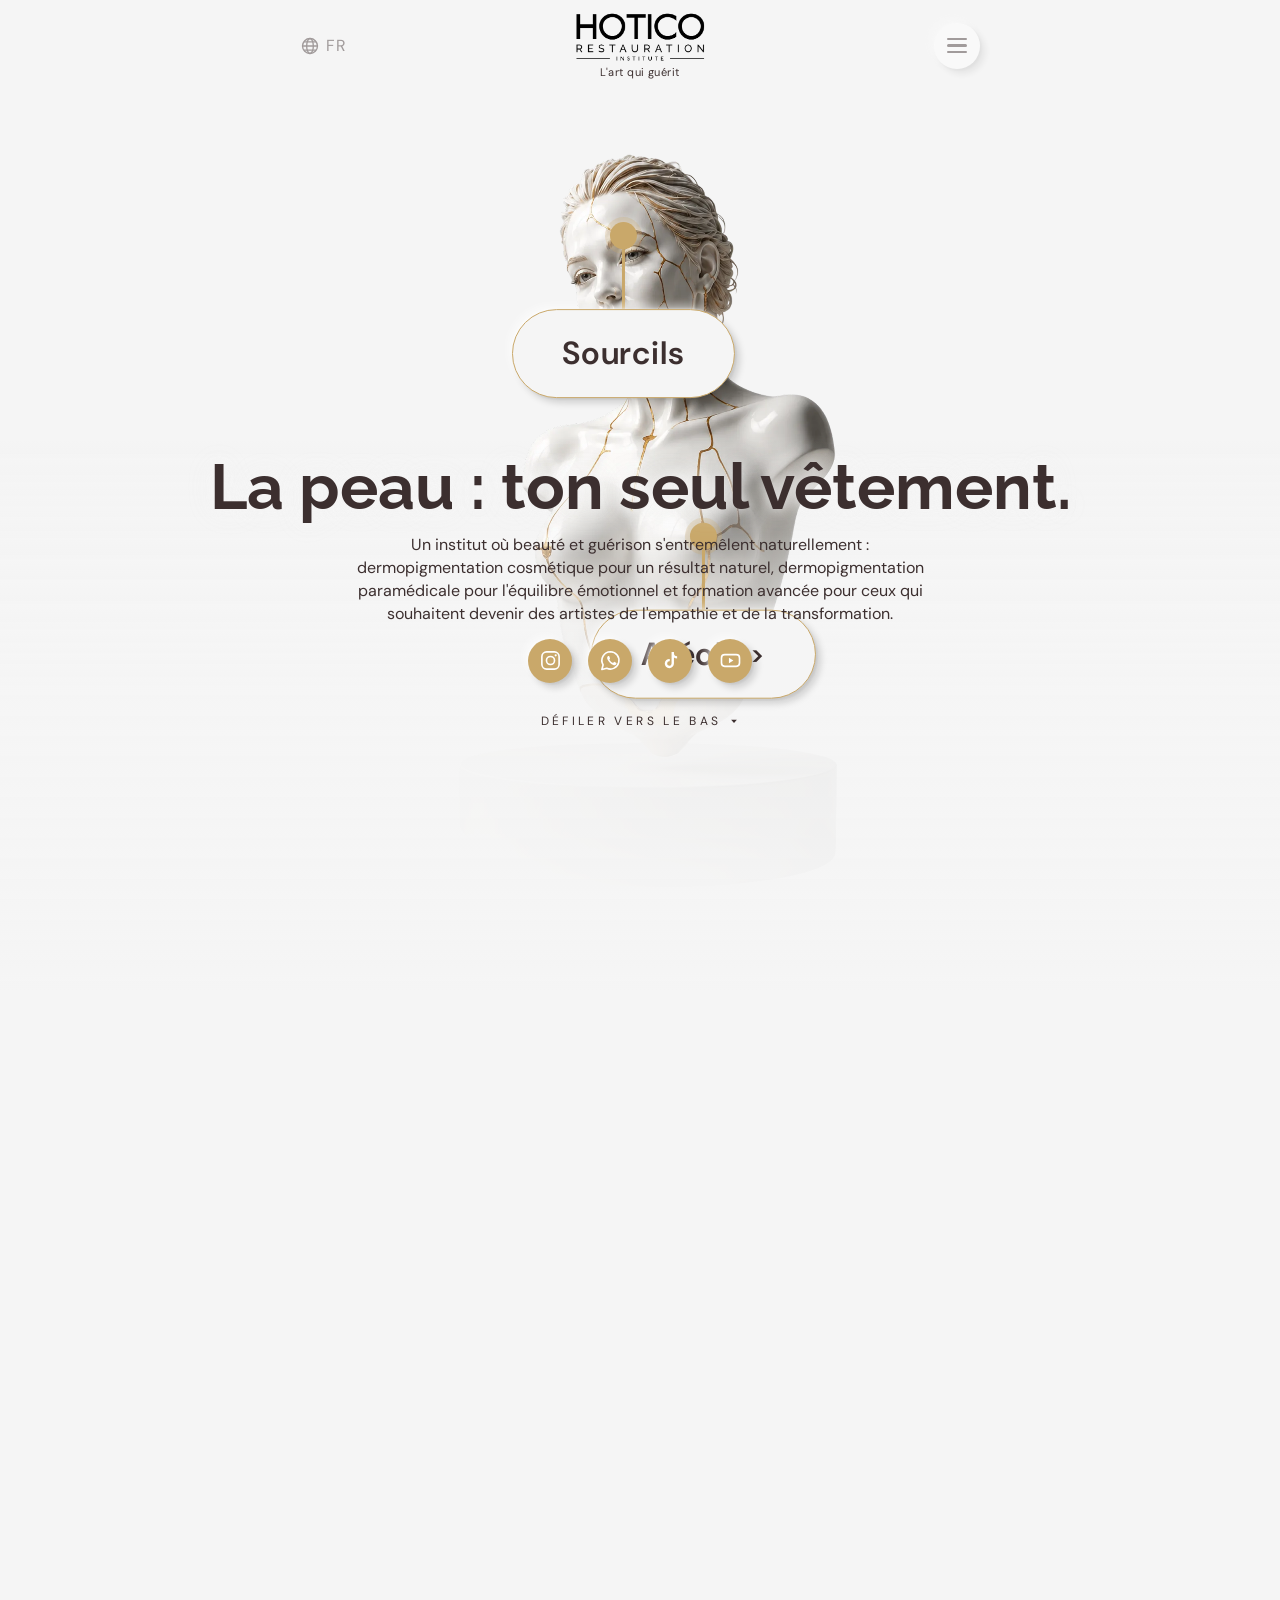
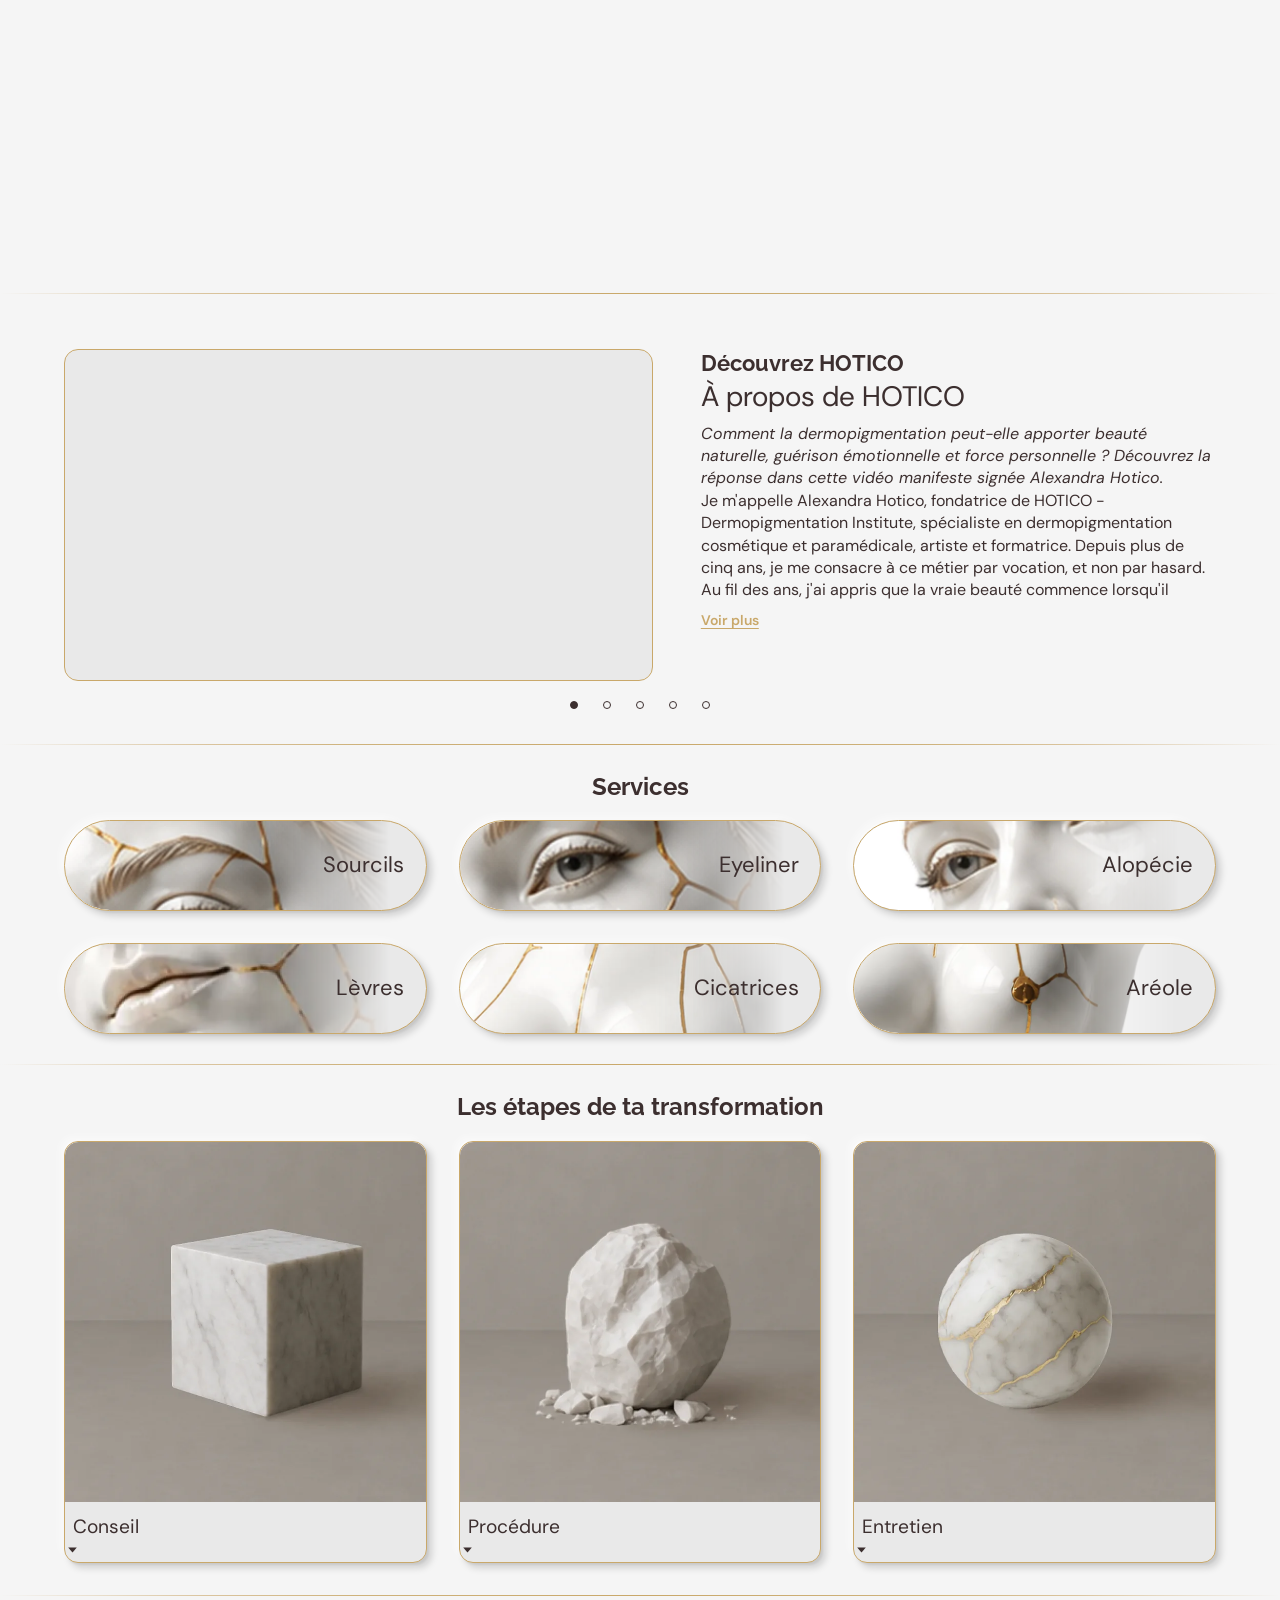
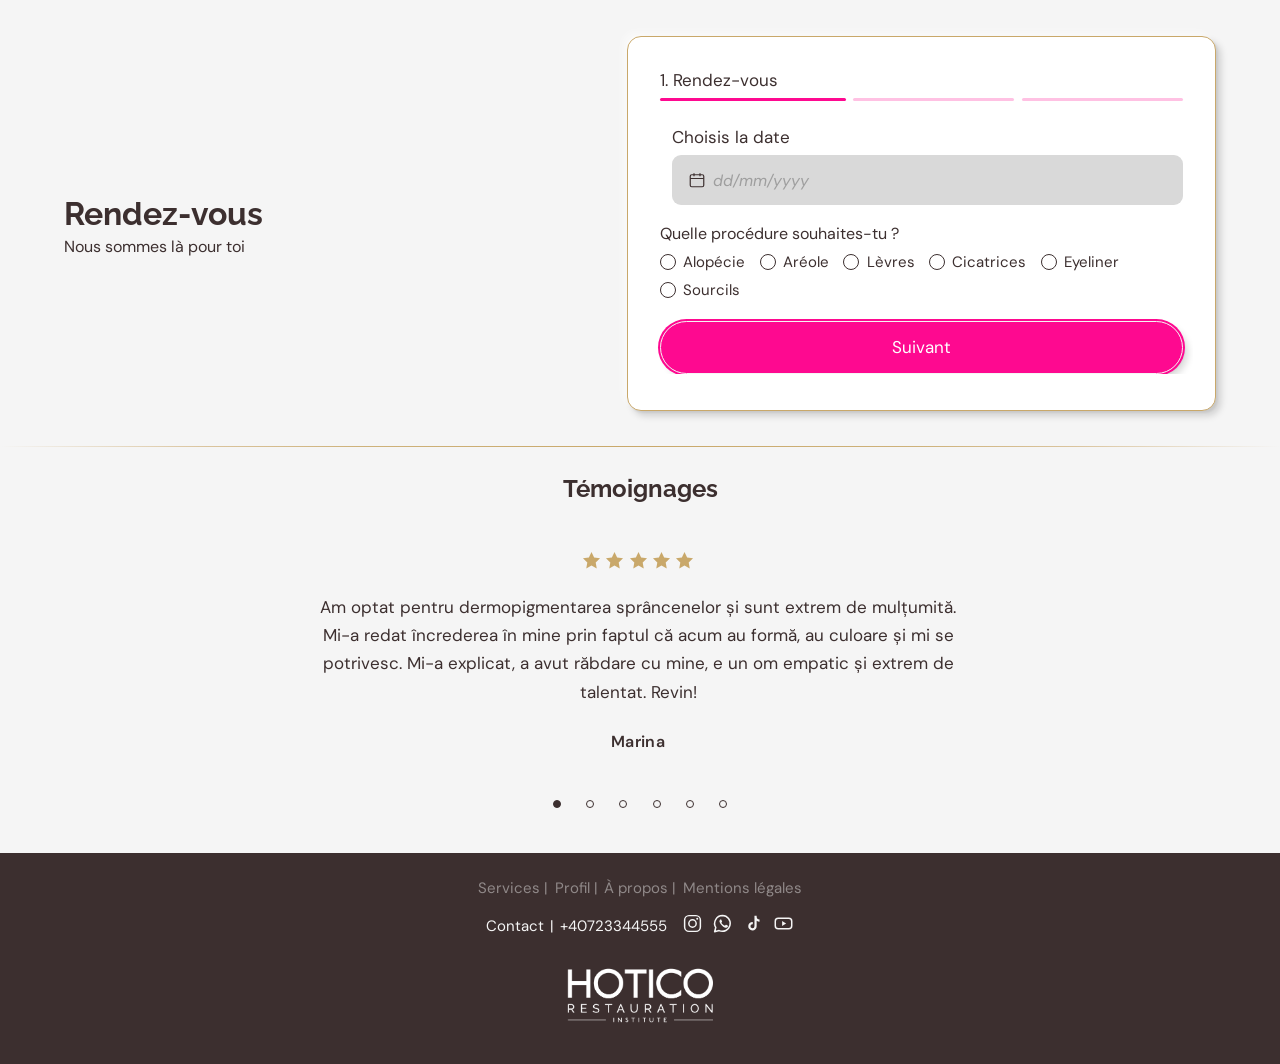
==== index.html @ 6eb9f05f "LAP F-2d: cream rejected — confirmation inherits ivory; in-curand skew repair Cream ground was off-c" ====
<!DOCTYPE html>
<html lang="fr">
<head>
  <meta charset="utf-8">
  <meta name="viewport" content="width=device-width, initial-scale=1">
  <meta name="robots" content="noindex,nofollow">
  <title>HOTICO — prototype</title>
  <!-- K-1: gate class set before paint so the static/no-JS baseline never
       flashes into the scrub-enhanced layout. -->
  <script>(function(){try{if(!window.matchMedia('(prefers-reduced-motion: reduce)').matches){document.documentElement.classList.add('js-kh');}}catch(e){}}());</script>
  <link rel="preload" as="image" href="assets/img/statue-kintsugi-v3.webp" type="image/webp">
  <link rel="preconnect" href="https://fonts.googleapis.com">
  <link rel="preconnect" href="https://fonts.gstatic.com" crossorigin>
  <link href="https://fonts.googleapis.com/css2?family=Raleway:wght@300;500;600;700&family=DM+Sans:wght@400;500;600&display=swap" rel="stylesheet">
  <link rel="stylesheet" href="css/tokens.css?v=10">
  <link rel="stylesheet" href="css/main.css?v=46">
</head>
<body>

  <!-- a. HEADER -->
  <header class="hdr">
    <button class="hdr__lang is-deferred" type="button" aria-disabled="true" title="Langue : Français">
      <svg viewBox="0 0 24 24" aria-hidden="true" focusable="false">
        <circle cx="12" cy="12" r="9"/>
        <ellipse cx="12" cy="12" rx="4" ry="9"/>
        <path d="M3 12h18M4.5 7h15M4.5 17h15"/>
      </svg>
      <span>FR</span>
    </button>

    <a class="hdr__home" href="/" aria-label="HOTICO — page d'accueil">
      <img class="hdr__logo" src="assets/brand/logo-black.png"
           alt="HOTICO Restauration Institute">
      <p class="hdr__tagline">L'art qui guérit</p>
    </a>

    <button class="hdr__burger is-deferred" type="button" aria-disabled="true" aria-label="Menu">
      <span></span><span></span><span></span>
    </button>
  </header>

  <main>

    <!-- b. HERO — K-1: KINTSUGI SCROLL. Replaces the D-2 split hero on
         ALL tiers by Commander's order (NN1 exception, see LEDGER).
         Two markups coexist: .kh__static is the no-JS / reduced-motion
         baseline (always valid, always in the DOM — H1, intro, socials
         and the Aréole link work with scripts disabled). .kh__scrub is
         the pinned scroll experience; CSS shows it only under html.js-kh
         (set by the gate script in <head> before paint), never both. -->
    <section class="kh" data-kh>

      <div class="kh__static" data-kh-static>
        <div class="kh__static-frame">
          <picture>
            <source srcset="assets/img/statue-kintsugi-v3.webp" type="image/webp">
            <img class="kh__static-img" src="assets/img/statue-kintsugi-v3.webp"
                 width="1365" height="2048" decoding="async"
                 alt="Statue restaurée à la manière du kintsugi, veines d'or sur la peau.">
          </picture>
          <div class="kh__static-veil" aria-hidden="true"></div>
          <div class="kh__static-copy">
            <h1 class="kh__h1">La peau : ton seul vêtement.</h1>
            <p class="kh__intro">Un institut où beauté et guérison
              s'entremêlent naturellement : dermopigmentation cosmétique pour
              un résultat naturel, dermopigmentation paramédicale pour
              l'équilibre émotionnel et formation avancée pour ceux qui
              souhaitent devenir des artistes de l'empathie et de la
              transformation.</p>
            <ul class="socials kh__socials">
              <li><a class="social" href="https://www.instagram.com/hotico.ink/"
                     target="_blank" rel="noopener" aria-label="Instagram">
                <svg viewBox="0 0 24 24" aria-hidden="true" focusable="false">
                  <rect x="3" y="3" width="18" height="18" rx="5"/>
                  <circle cx="12" cy="12" r="4.2"/>
                  <circle cx="17.4" cy="6.6" r="1.15" class="fill"/>
                </svg>
              </a></li>
              <li><a class="social" href="https://wa.me/41796472106"
                     target="_blank" rel="noopener" aria-label="WhatsApp">
                <svg viewBox="0 0 24 24" aria-hidden="true" focusable="false">
                  <path d="M12 2.9a9 9 0 0 0-7.7 13.6L3 21.4l5.1-1.3A9 9 0 1 0 12 2.9Z"/>
                  <path class="fill" d="M9.1 7.9c.2-.5.4-.5.6-.5h.5c.2 0 .4 0 .6.5l.7 1.7c.1.3 0 .5-.1.6l-.4.5c-.1.2-.3.3-.1.6.2.4.8 1.3 1.6 1.9.9.8 1.6 1 1.9 1.2.3.1.5 0 .6-.1l.6-.7c.2-.2.4-.2.6-.1l1.6.8c.2.1.4.2.4.4v.5c0 .3-.2.9-.5 1.1-.3.3-.9.6-1.5.6-.9 0-2.5-.5-4.3-2.1-1.9-1.7-2.9-3.5-3.2-4.4-.3-.9-.1-1.8.2-2.2Z"/>
                </svg>
              </a></li>
              <li><a class="social" href="https://www.tiktok.com/@hotico.ink"
                     target="_blank" rel="noopener" aria-label="TikTok">
                <svg viewBox="0 0 24 24" aria-hidden="true" focusable="false">
                  <path class="fill" d="M15.6 3h-2.5v12.2a2.3 2.3 0 1 1-1.9-2.3v-2.5a4.8 4.8 0 1 0 4.4 4.8V8.9a5.7 5.7 0 0 0 3.3 1.1V7.5a3.4 3.4 0 0 1-3.3-3.4V3Z"/>
                </svg>
              </a></li>
              <li><a class="social" href="https://www.youtube.com/@hotico_ink"
                     target="_blank" rel="noopener" aria-label="YouTube">
                <svg viewBox="0 0 24 24" aria-hidden="true" focusable="false">
                  <rect x="2.6" y="5.9" width="18.8" height="12.2" rx="3.4"/>
                  <path class="fill" d="M10.4 9.2 15 12l-4.6 2.8V9.2Z"/>
                </svg>
              </a></li>
            </ul>
          </div>
        </div>

        <ul class="kh__static-stops">
          <li class="kh__static-stop" style="--fx:47%;--fy:15.9%;--s:1.2">
            <div class="kh__crop" aria-hidden="true"><picture><source srcset="assets/img/statue-kintsugi-v3.webp" type="image/webp"><img src="assets/img/statue-kintsugi-v3.webp" width="1365" height="2048" decoding="async" alt=""></picture></div>
            <span class="kh__caption">
              <span class="kh__caption-dot" aria-hidden="true"></span>
              <span class="kh__caption-line" aria-hidden="true"></span>
              <span class="kh__caption-label">Sourcils</span>
            </span>
          </li>
          <li class="kh__static-stop" style="--fx:50.1%;--fy:18%;--s:1.35">
            <div class="kh__crop" aria-hidden="true"><picture><source srcset="assets/img/statue-kintsugi-v3.webp" type="image/webp"><img src="assets/img/statue-kintsugi-v3.webp" width="1365" height="2048" decoding="async" alt=""></picture></div>
            <span class="kh__caption">
              <span class="kh__caption-dot" aria-hidden="true"></span>
              <span class="kh__caption-line" aria-hidden="true"></span>
              <span class="kh__caption-label">Eyeliner</span>
            </span>
          </li>
          <li class="kh__static-stop" style="--fx:40.1%;--fy:19.2%;--s:1.1">
            <div class="kh__crop" aria-hidden="true"><picture><source srcset="assets/img/statue-kintsugi-v3.webp" type="image/webp"><img src="assets/img/statue-kintsugi-v3.webp" width="1365" height="2048" decoding="async" alt=""></picture></div>
            <span class="kh__caption">
              <span class="kh__caption-dot" aria-hidden="true"></span>
              <span class="kh__caption-line" aria-hidden="true"></span>
              <span class="kh__caption-label">Alopécie</span>
            </span>
          </li>
          <li class="kh__static-stop" style="--fx:46.7%;--fy:25.25%;--s:1.4">
            <div class="kh__crop" aria-hidden="true"><picture><source srcset="assets/img/statue-kintsugi-v3.webp" type="image/webp"><img src="assets/img/statue-kintsugi-v3.webp" width="1365" height="2048" decoding="async" alt=""></picture></div>
            <span class="kh__caption">
              <span class="kh__caption-dot" aria-hidden="true"></span>
              <span class="kh__caption-line" aria-hidden="true"></span>
              <span class="kh__caption-label">Lèvres</span>
            </span>
          </li>
          <li class="kh__static-stop" style="--fx:42.9%;--fy:42.2%;--s:1.1">
            <div class="kh__crop" aria-hidden="true"><picture><source srcset="assets/img/statue-kintsugi-v3.webp" type="image/webp"><img src="assets/img/statue-kintsugi-v3.webp" width="1365" height="2048" decoding="async" alt=""></picture></div>
            <span class="kh__caption">
              <span class="kh__caption-dot" aria-hidden="true"></span>
              <span class="kh__caption-line" aria-hidden="true"></span>
              <span class="kh__caption-label">Cicatrices</span>
            </span>
          </li>
          <li class="kh__static-stop kh__static-stop--areola" style="--fx:61.5%;--fy:52.2%;--s:1.1">
            <div class="kh__crop" aria-hidden="true"><picture><source srcset="assets/img/statue-kintsugi-v3.webp" type="image/webp"><img src="assets/img/statue-kintsugi-v3.webp" width="1365" height="2048" decoding="async" alt=""></picture></div>
            <span class="kh__caption">
              <span class="kh__caption-dot" aria-hidden="true"></span>
              <span class="kh__caption-line" aria-hidden="true"></span>
              <a class="kh__caption-label" href="servicii/areola.html">Aréole <span class="kh__chevron" aria-hidden="true">&gt;</span></a>
            </span>
          </li>
        </ul>
      </div>

      <div class="kh__scrub" data-kh-scrub>
        <div class="kh__scrubwrap" data-kh-wrap>
          <div class="kh__pin" data-kh-pin>
            <div class="kh__stage" data-kh-stage>
              <picture>
                <source srcset="assets/img/statue-kintsugi-v3.webp" type="image/webp">
                <img class="kh__film" data-kh-film src="assets/img/statue-kintsugi-v3.webp"
                     width="1365" height="2048" decoding="async" alt="">
              </picture>

              <div class="kh__establish" data-kh-establish>
                <div class="kh__veil" aria-hidden="true"></div>
                <div class="kh__establish-copy">
                  <h1 class="kh__h1">La peau : ton seul vêtement.</h1>
                  <p class="kh__intro">Un institut où beauté et guérison
                    s'entremêlent naturellement : dermopigmentation cosmétique pour
                    un résultat naturel, dermopigmentation paramédicale pour
                    l'équilibre émotionnel et formation avancée pour ceux qui
                    souhaitent devenir des artistes de l'empathie et de la
                    transformation.</p>
                  <ul class="socials kh__socials">
                    <li><a class="social" href="https://www.instagram.com/hotico.ink/"
                           target="_blank" rel="noopener" aria-label="Instagram">
                      <svg viewBox="0 0 24 24" aria-hidden="true" focusable="false">
                        <rect x="3" y="3" width="18" height="18" rx="5"/>
                        <circle cx="12" cy="12" r="4.2"/>
                        <circle cx="17.4" cy="6.6" r="1.15" class="fill"/>
                      </svg>
                    </a></li>
                    <li><a class="social" href="https://wa.me/41796472106"
                           target="_blank" rel="noopener" aria-label="WhatsApp">
                      <svg viewBox="0 0 24 24" aria-hidden="true" focusable="false">
                        <path d="M12 2.9a9 9 0 0 0-7.7 13.6L3 21.4l5.1-1.3A9 9 0 1 0 12 2.9Z"/>
                        <path class="fill" d="M9.1 7.9c.2-.5.4-.5.6-.5h.5c.2 0 .4 0 .6.5l.7 1.7c.1.3 0 .5-.1.6l-.4.5c-.1.2-.3.3-.1.6.2.4.8 1.3 1.6 1.9.9.8 1.6 1 1.9 1.2.3.1.5 0 .6-.1l.6-.7c.2-.2.4-.2.6-.1l1.6.8c.2.1.4.2.4.4v.5c0 .3-.2.9-.5 1.1-.3.3-.9.6-1.5.6-.9 0-2.5-.5-4.3-2.1-1.9-1.7-2.9-3.5-3.2-4.4-.3-.9-.1-1.8.2-2.2Z"/>
                      </svg>
                    </a></li>
                    <li><a class="social" href="https://www.tiktok.com/@hotico.ink"
                           target="_blank" rel="noopener" aria-label="TikTok">
                      <svg viewBox="0 0 24 24" aria-hidden="true" focusable="false">
                        <path class="fill" d="M15.6 3h-2.5v12.2a2.3 2.3 0 1 1-1.9-2.3v-2.5a4.8 4.8 0 1 0 4.4 4.8V8.9a5.7 5.7 0 0 0 3.3 1.1V7.5a3.4 3.4 0 0 1-3.3-3.4V3Z"/>
                      </svg>
                    </a></li>
                    <li><a class="social" href="https://www.youtube.com/@hotico_ink"
                           target="_blank" rel="noopener" aria-label="YouTube">
                      <svg viewBox="0 0 24 24" aria-hidden="true" focusable="false">
                        <rect x="2.6" y="5.9" width="18.8" height="12.2" rx="3.4"/>
                        <path class="fill" d="M10.4 9.2 15 12l-4.6 2.8V9.2Z"/>
                      </svg>
                    </a></li>
                  </ul>
                  <p class="kh__hint" aria-hidden="true"><span class="kh__hint-label">Défiler vers le bas</span><svg class="kh__hint-arrow" viewBox="0 0 16 16" aria-hidden="true" focusable="false"><path d="M3.4 5.8h9.2L8 11.2 3.4 5.8Z"/></svg></p>
                </div>
              </div>

              <ul class="kh__stops" data-kh-stops>
                <li class="kh__stop" data-kh-stop data-fx="0.4700" data-fy="0.1590" data-s="1.2" aria-hidden="true">
                  <span class="kh__caption">
                    <span class="kh__caption-dot" aria-hidden="true"></span>
                    <span class="kh__caption-line" aria-hidden="true"></span>
                    <span class="kh__caption-label">Sourcils</span>
                  </span>
                </li>
                <li class="kh__stop" data-kh-stop data-fx="0.5010" data-fy="0.1800" data-s="1.35" aria-hidden="true">
                  <span class="kh__caption">
                    <span class="kh__caption-dot" aria-hidden="true"></span>
                    <span class="kh__caption-line" aria-hidden="true"></span>
                    <span class="kh__caption-label">Eyeliner</span>
                  </span>
                </li>
                <li class="kh__stop" data-kh-stop data-fx="0.4010" data-fy="0.1920" data-s="1.1" aria-hidden="true">
                  <span class="kh__caption">
                    <span class="kh__caption-dot" aria-hidden="true"></span>
                    <span class="kh__caption-line" aria-hidden="true"></span>
                    <span class="kh__caption-label">Alopécie</span>
                  </span>
                </li>
                <li class="kh__stop" data-kh-stop data-fx="0.4670" data-fy="0.2525" data-s="1.4" aria-hidden="true">
                  <span class="kh__caption">
                    <span class="kh__caption-dot" aria-hidden="true"></span>
                    <span class="kh__caption-line" aria-hidden="true"></span>
                    <span class="kh__caption-label">Lèvres</span>
                  </span>
                </li>
                <li class="kh__stop" data-kh-stop data-fx="0.4290" data-fy="0.4220" data-s="1.1" aria-hidden="true">
                  <span class="kh__caption">
                    <span class="kh__caption-dot" aria-hidden="true"></span>
                    <span class="kh__caption-line" aria-hidden="true"></span>
                    <span class="kh__caption-label">Cicatrices</span>
                  </span>
                </li>
                <li class="kh__stop kh__stop--areola" data-kh-stop data-fx="0.6150" data-fy="0.5220" data-s="1.1" aria-hidden="true">
                  <span class="kh__caption">
                    <span class="kh__caption-dot" aria-hidden="true"></span>
                    <span class="kh__caption-line" aria-hidden="true"></span>
                    <a class="kh__caption-label" href="servicii/areola.html" tabindex="-1">Aréole <span class="kh__chevron" aria-hidden="true">&gt;</span></a>
                  </span>
                </li>
              </ul>
            </div>
          </div>
        </div>

        <nav class="kh__rail" data-kh-rail aria-label="Étapes du parcours">
          <button class="kh__railbtn" type="button" data-kh-go="0" aria-label="Sourcils"></button>
          <button class="kh__railbtn" type="button" data-kh-go="1" aria-label="Eyeliner"></button>
          <button class="kh__railbtn" type="button" data-kh-go="2" aria-label="Alopécie"></button>
          <button class="kh__railbtn" type="button" data-kh-go="3" aria-label="Lèvres"></button>
          <button class="kh__railbtn" type="button" data-kh-go="4" aria-label="Cicatrices"></button>
          <button class="kh__railbtn" type="button" data-kh-go="5" aria-label="Aréole"></button>
        </nav>
      </div>

    </section>

    <hr class="rule">

    <!-- d. VIDEO BLOCK — 5-slide carousel, real Vimeo embeds -->
    <section class="video wrap">
      <div class="carousel" data-carousel="video">
        <div class="carousel__viewport">
          <ul class="carousel__track" data-track>
          <li class="carousel__slide">
            <div class="video__frame">
              <div class="video__embed">
                <iframe src="https://player.vimeo.com/video/1134716314?h=7dd73b5046&color=C9A86A" title="HOTICO — vidéo 1"
                        allow="autoplay; fullscreen; picture-in-picture"
                        referrerpolicy="strict-origin-when-cross-origin"
                        allowfullscreen loading="lazy"></iframe>
              </div>
            </div>
            <div class="video__text">
              <h2 class="video__band">Découvrez HOTICO</h2>
              <h3 class="video__title">À propos de HOTICO</h3>
              <p class="video__copy video__copy--teaser">Comment la dermopigmentation peut-elle apporter beauté naturelle, guérison émotionnelle et force personnelle ? Découvrez la réponse dans cette vidéo manifeste signée Alexandra Hotico.</p>
              <div class="video__long" data-long>
              <p class="video__copy">Je m'appelle Alexandra Hotico, fondatrice de HOTICO - Dermopigmentation Institute, spécialiste en dermopigmentation cosmétique et paramédicale, artiste et formatrice. Depuis plus de cinq ans, je me consacre à ce métier par vocation, et non par hasard. Au fil des ans, j'ai appris que la vraie beauté commence lorsqu'il existe un espace sûr, où le visage est vu et la peau écoutée.</p>
              <p class="video__copy">Pour moi, la peau n'est pas seulement une enveloppe, mais un espace vivant de mémoire et d'identité. Chaque procédure, qu'il s'agisse des sourcils, des lèvres, de la reconstruction de l'aréole après une mastectomie ou du camouflage des cicatrices, est une rencontre sincère avec vous-même. C'est un pas vers la revendication de votre image dans le miroir et de votre place dans votre propre histoire.</p>
              <p class="video__copy">Je crois en une esthétique empathique, qui n'embellit pas seulement le visage, mais toute la relation avec soi-même. Je crois que la dermopigmentation peut être un acte de guérison, car elle ne corrige pas les imperfections, mais redonne confiance, sécurité et pouvoir personnel. Et je crois en un monde où les femmes sont soutenues, non jugées, et où la beauté authentique est reconnue sous toutes ses formes.</p>
              <p class="video__copy">J'ai acquis mon expertise grâce à des centaines d'heures de pratique, des cours internationaux et des collaborations avec des oncologues, des dermatologues et des psychologues spécialisés dans les traumatismes. J'ai eu le privilège de travailler avec des femmes qui ont subi une mastectomie, des interventions chirurgicales, des accidents ou des changements d'identité majeurs, et j'ai vu comment une procédure bien faite peut leur redonner le sourire et la confiance en elles.</p>
              <p class="video__copy">Mon style de travail est toujours personnalisé. J'écoute, je comprends, je m'adapte. Je respecte le rythme de chaque cliente et j'utilise des techniques avancées, des protocoles médicaux et une sensibilité artistique qui donnent des résultats naturels et harmonieux. Ma mission est de normaliser la reconstruction de l'aréole, le camouflage des cicatrices et la dermopigmentation comme acte de guérison.</p>
              <p class="video__copy">Chaque jour, je me rappelle que ce que je fais n'est pas seulement esthétique. Il s'agit de créer un sanctuaire d'intimité et de reconnexion. Un endroit où chaque femme peut dire avec conviction : « Ici, je retrouve ma beauté. Ici, je rentre chez moi.</p>
              </div>
              <button class="video__more" type="button" data-more aria-expanded="false">Voir plus</button>
            </div>
          </li>
          <li class="carousel__slide">
            <div class="video__frame">
              <div class="video__embed">
                <iframe data-src="https://player.vimeo.com/video/1134716271?h=9def773e63&color=C9A86A" title="HOTICO — vidéo 2"
                        allow="autoplay; fullscreen; picture-in-picture"
                        referrerpolicy="strict-origin-when-cross-origin"
                        allowfullscreen loading="lazy"></iframe>
              </div>
            </div>
            <div class="video__text">
              <p class="video__band" aria-hidden="true">Découvrez HOTICO</p>
              <h3 class="video__title">Comment fonctionne HOTICO</h3>
              <p class="video__copy video__copy--teaser">Découvrez comment chaque procédure commence par vous, votre histoire et un processus personnalisé, sûr et empathique.</p>
              <div class="video__long" data-long>
              <p class="video__copy">Quand je travaille, tout commence par vous et votre histoire. Avant toute intervention, nous avons un entretien au cours duquel je prends le temps de vous écouter, de comprendre ce que vous souhaitez et, surtout, ce dont vous avez besoin. Il n'y a pas deux interventions identiques, car il n'y a pas deux personnes identiques. Chaque résultat est personnalisé en fonction de vos traits, de votre teint, de vos antécédents médicaux et du rythme auquel vous vous sentez prête à opérer ce changement.</p>
              <p class="video__copy">J'utilise uniquement des pigments de la plus haute qualité, spécialement formulés pour la dermopigmentation cosmétique et paramédicale, sûrs sur le plan médical et testés pour leur stabilité dans le temps. Je choisis les nuances avec précision, afin qu'elles s'intègrent naturellement et harmonieusement à la peau.</p>
              <p class="video__copy">Le matériel avec lequel je travaille est à la pointe de la technologie, car je souhaite que vous obteniez non seulement un beau résultat, mais aussi un processus sûr, confortable et sans risque. Tous les instruments sont stériles, à usage unique et respectent les protocoles d'hygiène les plus stricts, conformément aux normes internationales.</p>
              <p class="video__copy">Mon éthique de travail est simple : rien n'est précipité, rien n'est forcé. Je préfère en faire moins, mais parfaitement, plutôt que de tout faire d'un seul coup. J'aime travailler par petites étapes, afin de m'assurer que chaque étape est exactement comme vous le souhaitez et que votre peau a le temps de guérir correctement.</p>
              <p class="video__copy">Pour moi, les normes élevées ne sont pas facultatives, elles sont la seule option. Je traite chaque cliente avec l'attention et le respect que j'accorderais à une personne qui m'est très chère. Et peut-être le plus important : lorsque vous vous allongez sur mon lit, vous savez que vous êtes entre de bonnes mains et que chaque détail, du choix du pigment à la dernière ligne tracée, est réalisé avec soin, précision et cœur.</p>
              </div>
              <button class="video__more" type="button" data-more aria-expanded="false">Voir plus</button>
            </div>
          </li>
          <li class="carousel__slide">
            <div class="video__frame">
              <div class="video__embed">
                <iframe data-src="https://player.vimeo.com/video/1134716322?h=39c3d035fb&color=C9A86A" title="HOTICO — vidéo 3"
                        allow="autoplay; fullscreen; picture-in-picture"
                        referrerpolicy="strict-origin-when-cross-origin"
                        allowfullscreen loading="lazy"></iframe>
              </div>
            </div>
            <div class="video__text">
              <p class="video__band" aria-hidden="true">Découvrez HOTICO</p>
              <h3 class="video__title">Apprenez avec HOTICO</h3>
              <p class="video__copy video__copy--teaser">Découvrez pourquoi la dermopigmentation paramédicale est l'avenir de votre métier et comment une formation dédiée peut changer votre parcours professionnel.</p>
              <div class="video__long" data-long>
              <p class="video__copy">Je suis formatrice en dermopigmentation paramédicale parce que c'est ce domaine qui m'a choisie, et non l'inverse. J'en suis arrivée là grâce à ma propre expérience, qui m'a permis de constater à quel point une procédure réalisée avec soin, précision et respect peut être importante. Des années de travail auprès de femmes ayant subi une mastectomie, des opérations ou des accidents m'ont appris qu'en tant que spécialistes, nous pouvons faire bien plus qu'obtenir un beau résultat esthétique : nous pouvons changer la façon dont une personne se perçoit.</p>
              <p class="video__copy">Pourquoi suis-je le formateur qu'il vous faut si vous souhaitez apprendre ? Parce que je possède une combinaison rare de compétences : une technique perfectionnée au fil des années, une compréhension approfondie du contexte médical et une approche humaine qui ne s'apprend pas dans les manuels. Je peux vous montrer non seulement comment travailler de manière impeccable, mais aussi comment devenir le spécialiste que les clients recherchent instinctivement pour les procédures les plus délicates.</p>
              <p class="video__copy">Si vous souhaitez élargir votre gamme de services, la dermopigmentation paramédicale vous ouvre des portes que l'esthétique seule ne peut ouvrir. Elle vous apporte un statut professionnel plus élevé, vous met en relation avec des médecins, des cliniques et des ONG, et vous offre la satisfaction de travailler dans un secteur où la demande est forte, la concurrence faible, mais où la spécialisation compte énormément.</p>
              <p class="video__copy">Et si vous souhaitez passer d'autres domaines de la beauté à la dermopigmentation paramédicale, vous découvrirez une nouvelle dimension de votre métier, dans laquelle vous travaillez avec un sens, où chaque procédure devient une histoire de reconstruction et un pas vers la guérison pour quelqu'un.</p>
              <p class="video__copy">En tant que formatrice, je vous offre tout ce que j'ai accumulé : des procédures testées et perfectionnées, des protocoles sûrs, des techniques adaptées à chaque type de peau, mais aussi la bonne façon de communiquer avec des clientes qui se trouvent dans une période vulnérable. Car au-delà du résultat, ce qui reste, c'est leur confiance en vous. Et c'est la chose la plus précieuse que vous puissiez gagner dans ce métier.</p>
              </div>
              <button class="video__more" type="button" data-more aria-expanded="false">Voir plus</button>
            </div>
          </li>
          <li class="carousel__slide">
            <div class="video__frame">
              <div class="video__embed">
                <iframe data-src="https://player.vimeo.com/video/1134716302?h=e86de2235d&color=C9A86A" title="HOTICO — vidéo 4"
                        allow="autoplay; fullscreen; picture-in-picture"
                        referrerpolicy="strict-origin-when-cross-origin"
                        allowfullscreen loading="lazy"></iframe>
              </div>
            </div>
            <div class="video__text">
              <p class="video__band" aria-hidden="true">Découvrez HOTICO</p>
              <h3 class="video__title">Qu'est-ce que la dermopigmentation paramédicale ?</h3>
              <p class="video__copy video__copy--teaser">Découvrez étape par étape où s'applique la dermopigmentation paramédicale et pourquoi elle a un impact émotionnel énorme.</p>
              <div class="video__long" data-long>
              <p class="video__copy">Je te réponds de tout cœur, car je sais que c'est un sujet peu connu, mais qui a une énorme charge émotionnelle. La dermopigmentation paramédicale est une procédure spécialisée qui utilise des pigments et des techniques avancées pour restaurer ou corriger l'apparence de la peau après un traumatisme, une intervention chirurgicale ou une affection médicale.</p>
              <p class="video__copy">Elle peut être utilisée pour reconstruire l'aréole après une mastectomie, camoufler des cicatrices, uniformiser la peau affectée par le vitiligo ou restaurer l'apparence des sourcils et des cils là où ils ont été perdus. Contrairement à la dermopigmentation cosmétique, qui met en valeur les traits naturels du visage, la dermopigmentation paramédicale a un objectif profondément fonctionnel et émotionnel : restaurer l'identité et aider au processus de guérison.</p>
              <p class="video__copy">Je sais que beaucoup de gens associent le mot « pigmentation » au tatouage classique, mais la différence est essentielle. Dans la dermopigmentation paramédicale, les pigments sont introduits dans la couche superficielle de la peau, et non en profondeur, et sont spécialement formulés pour s'intégrer naturellement au teint de la peau, sans couleurs vives ni bords visibles. La procédure n'est pas permanente : avec le temps, le pigment s'estompe progressivement, ce qui nous permet d'ajuster le résultat si votre peau ou vos besoins changent.</p>
              <p class="video__copy">Ce qui rend cette technique si particulière, c'est la combinaison entre la précision médicale et la sensibilité artistique. Chaque travail est adapté non seulement à votre peau, mais aussi à votre histoire. Je travaille avec des équipements de pointe, des pigments de qualité médicale et je respecte les protocoles d'hygiène et de sécurité les plus stricts, afin que chaque client soit traité avec un professionnalisme absolu.</p>
              <p class="video__copy">Le résultat final n'est pas seulement visible dans le miroir, il se ressent dans la façon dont vous vous voyez et vous vous sentez. La dermopigmentation paramédicale peut être le début d'un nouveau chapitre, dans lequel votre corps et votre histoire continuent, selon vos propres termes.</p>
              </div>
              <button class="video__more" type="button" data-more aria-expanded="false">Voir plus</button>
            </div>
          </li>
          <li class="carousel__slide">
            <div class="video__frame">
              <div class="video__embed">
                <iframe data-src="https://player.vimeo.com/video/1134716283?h=e908106d14&color=C9A86A" title="HOTICO — vidéo 5"
                        allow="autoplay; fullscreen; picture-in-picture"
                        referrerpolicy="strict-origin-when-cross-origin"
                        allowfullscreen loading="lazy"></iframe>
              </div>
            </div>
            <div class="video__text">
              <p class="video__band" aria-hidden="true">Découvrez HOTICO</p>
              <h3 class="video__title">Qu'est-ce que la dermopigmentation cosmétique ?</h3>
              <p class="video__copy video__copy--teaser">Découvrez comment la dermopigmentation cosmétique met en valeur votre beauté naturelle, de manière discrète et harmonieuse, sans effet tatouage.</p>
              <div class="video__long" data-long>
              <p class="video__copy">Je te réponds avec plaisir, car je sais qu'il y a beaucoup de curiosité, mais aussi de réticences à ce sujet. La dermopigmentation cosmétique est une procédure fine et délicate, par laquelle j'introduis des pigments spéciaux dans la couche superficielle de la peau afin de corriger, mettre en valeur ou harmoniser tes traits naturels. Vous l'entendrez également appeler maquillage semi-permanent ou micropigmentation, et elle est le plus souvent utilisée pour les sourcils, les lèvres et l'eyeliner.</p>
              <p class="video__copy">Et oui, je sais que parfois le mot « pigmentation » vous fait penser à un tatouage, mais la différence est grande. Dans la dermopigmentation, les pigments ne pénètrent pas profondément dans la peau, mais restent à la surface, ce qui leur permet de s'estomper progressivement avec le temps, sans laisser de traces inesthétiques. J'utilise des pigments spécialement formulés pour le visage, qui respectent le teint de la peau et offrent un aspect naturel, sans couleurs vives ni contours rigides comme dans le tatouage classique.</p>
              <p class="video__copy">Ce que j'aime dans cette technique, c'est qu'elle ne crée pas un maquillage chargé, mais met en valeur votre beauté naturelle. Elle peut redessiner la forme des sourcils, uniformiser et illuminer les lèvres, ou accentuer discrètement la ligne des cils, pour que vous vous réveilliez chaque jour avec un regard frais et harmonieux.</p>
              <p class="video__copy">Je travaille avec des appareils de dernière génération et des pigments de qualité médicale, sélectionnés en fonction de votre teint et de vos souhaits. La procédure est personnalisée, sûre et conçue pour vous faire sentir belle et confiante, sans avoir l'impression de porter un maquillage artificiel.</p>
              <p class="video__copy">Le résultat peut durer entre 1 et 3 ans, selon le type de peau et la zone traitée, après quoi nous pouvons faire une séance de rafraîchissement. C'est le choix idéal si vous souhaitez gagner du temps le matin, avoir toujours une apparence soignée et profiter d'une beauté naturelle, sans compromis et sans craindre d'être « tatouée à vie ».</p>
              </div>
              <button class="video__more" type="button" data-more aria-expanded="false">Voir plus</button>
            </div>
          </li>
          </ul>
        </div>
        <ul class="dots" data-dots>
          <li><button class="dot is-active" type="button" data-go="0" aria-label="Vidéo 1"></button></li>
          <li><button class="dot" type="button" data-go="1" aria-label="Vidéo 2"></button></li>
          <li><button class="dot" type="button" data-go="2" aria-label="Vidéo 3"></button></li>
          <li><button class="dot" type="button" data-go="3" aria-label="Vidéo 4"></button></li>
          <li><button class="dot" type="button" data-go="4" aria-label="Vidéo 5"></button></li>
        </ul>
      </div>
    </section>

    <hr class="rule">

    <!-- e. SERVICII — six pills, CLOSED state -->
    <section class="servicii wrap">
      <h2 class="h-section">Services</h2>

      <ul class="pills">
        <li class="pill-wrap">
          <div class="pill">
            <a class="pill__body" href="servicii/in-curand.html?s=Sourcils">
              <img class="pill__img" src="assets/img/pill-sourcils.webp?v=1" alt="">
              <span class="pill__label">Sourcils</span>
            </a>
          </div>
        </li>
        <li class="pill-wrap">
          <div class="pill">
            <a class="pill__body" href="servicii/in-curand.html?s=Eyeliner">
              <img class="pill__img" src="assets/img/pill-eyeliner.webp?v=1" alt="">
              <span class="pill__label">Eyeliner</span>
            </a>
          </div>
        </li>
        <li class="pill-wrap">
          <div class="pill">
            <a class="pill__body" href="servicii/in-curand.html?s=Alopécie">
              <img class="pill__img" src="assets/img/pill-alopecie.webp?v=1" alt="">
              <span class="pill__label">Alopécie</span>
            </a>
          </div>
        </li>
        <li class="pill-wrap">
          <div class="pill">
            <a class="pill__body" href="servicii/in-curand.html?s=Lèvres">
              <img class="pill__img" src="assets/img/pill-levres.webp?v=1" alt="">
              <span class="pill__label">Lèvres</span>
            </a>
          </div>
        </li>
        <li class="pill-wrap">
          <div class="pill">
            <a class="pill__body" href="servicii/in-curand.html?s=Cicatrices">
              <img class="pill__img" src="assets/img/pill-cicatrices.webp?v=1" alt="">
              <span class="pill__label">Cicatrices</span>
            </a>
          </div>
        </li>
        <li class="pill-wrap">
          <div class="pill">
            <a class="pill__body" href="servicii/areola.html">
              <img class="pill__img" src="assets/img/pill-areole.webp?v=2" alt="">
              <span class="pill__label">Aréole</span>
            </a>
          </div>
        </li>
      </ul>
    </section>

    <hr class="rule">

    <!-- f. PASII TRANSFORMARII -->
    <section class="pasii wrap">
      <h2 class="h-section">Les étapes de ta transformation</h2>

      <ul class="steps-cards" data-cards>
        <li class="scard" data-step="0">
          <button class="scard__btn" type="button" aria-expanded="false"
                  aria-controls="walk" aria-label="Ouvrir Conseil">
            <div class="scard__imgbox"><img src="assets/img/etapes-conseil.webp" alt=""></div>
            <span class="scard__label">Conseil</span>
            <span class="scard__arrow" aria-hidden="true"><svg viewBox="0 0 16 16"><path d="M3.4 5.8h9.2L8 11.2 3.4 5.8Z"/></svg></span>
          </button>
        </li>
        <li class="scard" data-step="1">
          <button class="scard__btn" type="button" aria-expanded="false"
                  aria-controls="walk" aria-label="Ouvrir Procédure">
            <div class="scard__imgbox"><img src="assets/img/etapes-procedure.webp" alt=""></div>
            <span class="scard__label">Procédure</span>
            <span class="scard__arrow" aria-hidden="true"><svg viewBox="0 0 16 16"><path d="M3.4 5.8h9.2L8 11.2 3.4 5.8Z"/></svg></span>
          </button>
        </li>
        <li class="scard" data-step="2">
          <button class="scard__btn" type="button" aria-expanded="false"
                  aria-controls="walk" aria-label="Ouvrir Entretien">
            <div class="scard__imgbox"><img src="assets/img/etapes-entretien.webp" alt=""></div>
            <span class="scard__label">Entretien</span>
            <span class="scard__arrow" aria-hidden="true"><svg viewBox="0 0 16 16"><path d="M3.4 5.8h9.2L8 11.2 3.4 5.8Z"/></svg></span>
          </button>
        </li>
      </ul>

      <div class="walk" id="walk" hidden>
        <div class="walk__head">
          <img class="walk__img" data-walk-img alt="">
          <span class="walk__label" data-walk-label></span>
        </div>
          <div class="walk__body" data-phase="0">
              <div class="walk__step">
                <p class="walk__p">1. Choisissez le service qui répond le mieux à vos besoins. Chaque catégorie de services est accompagnée d'explications claires afin que vous sachiez exactement en quoi consiste la procédure et à quoi vous attendre.</p>
              </div>
              <div class="walk__step">
                <p class="walk__p">2. Prends rendez-vous en fonction de ton agenda. Choisis le jour et l'heure qui te conviennent et envoie ta demande. Je te confirmerai ma disponibilité et nous déterminerons ensemble le temps nécessaire, en fonction de ton histoire et de tes besoins.</p>
              </div>
              <div class="walk__step">
                <p class="walk__p">3. C'est maintenant à mon tour de faire le premier pas vers vous. Après avoir reçu votre demande de rendez-vous, je vous contacterai pour un entretien personnalisé afin de connaître exactement vos souhaits et vous guider dans la préparation de la procédure.</p>
              </div>
          </div>
          <div class="walk__body" data-phase="1" hidden>
              <div class="walk__step">
                <p class="walk__p">1. Analyse et préparation personnalisée. Nous nous asseyons, discutons de vos attentes et de vos souhaits, j'analyse votre peau et la zone à traiter, en tenant compte de vos antécédents médicaux, de votre type de peau et de votre sous-ton. Ensuite, nous dessinons ensemble la forme idéale, nous l'analysons visuellement et nous l'ajustons jusqu'à ce que nous estimions toutes les deux qu'elle vous convient parfaitement. Nous choisissons la nuance appropriée, un pigment qui s'intègre naturellement, en harmonie avec votre peau.</p>
              </div>
              <div class="walk__step">
                <p class="walk__p">2. La forme et l'implantation du pigment. Une fois la forme déterminée, j'applique l'anesthésique topique, puis je commence à tracer les premières lignes ou points de repère, avec une intensité très faible. J'efface le contour temporaire et j'applique à nouveau un anesthésique topique, afin de préparer la peau pour l'étape de pigmentation proprement dite. Je travaille ensuite par couches contrôlées, en adaptant la pression, la profondeur et la densité du pigment en fonction du type et de l'état de la peau, afin que chaque zone ait l'intensité nécessaire.</p>
              </div>
              <div class="walk__step">
                <p class="walk__p">3. Finition et soins post-traitement. Une fois le traitement terminé, nous analysons le résultat et vous expliquons étape par étape comment prendre soin de la zone pigmentée pendant la période de cicatrisation. En fonction de votre type de peau et du traitement, vous recevrez des recommandations personnalisées pour l'entretien, afin que le résultat reste naturel, stable et beau au fil du temps.</p>
              </div>
          </div>
          <div class="walk__body" data-phase="2" hidden>
              <div class="walk__step">
                <p class="walk__p">1. Analyse post-guérison. Après 4 à 6 semaines, lorsque la peau est complètement guérie, nous nous revoyons pour effectuer les retouches. Nous analysons ensemble la façon dont le pigment s'est fixé et discutons des éventuels ajustements : forme, nuance ou intensité finale. À ce stade, vous jouez un rôle actif, car après avoir observé comment la couleur a changé progressivement pendant la cicatrisation, vous pouvez désormais exprimer clairement vos préférences quant à l'intensité finale souhaitée.</p>
              </div>
              <div class="walk__step">
                <p class="walk__p">2. Retouche. Il s'agit de l'étape de consolidation, au cours de laquelle nous intervenons à nouveau sur la zone, en appliquant le pigment là où cela est nécessaire pour obtenir uniformité et stabilité. La procédure se déroule de la même manière que lors de la première séance, mais sans redessiner la forme, nous travaillons déjà avec une belle base, agréée, que nous perfectionnons. L'objectif est de fixer la couleur et d'obtenir un résultat uniforme, naturel et durable.</p>
              </div>
              <div class="walk__step">
                <p class="walk__p">3. Rafraîchissement de la couleur. Après quelques années, en fonction du type de peau et de la procédure, je recommande une séance d'entretien. À ce stade, la couleur est légèrement rafraîchie afin de conserver un aspect frais et harmonieux. Nous ne redessinons ni ne reconstruisons, nous revitalisons simplement le pigment afin que le résultat reste naturel et élégant au fil du temps.</p>
              </div>
          </div>
        <button class="walk__collapse" type="button" data-walk-collapse
                aria-label="Fermer">
          <svg viewBox="0 0 16 16"><path d="M3.4 10.2h9.2L8 4.8 3.4 10.2Z"/></svg>
        </button>
      </div>
    </section>

    <hr class="rule">

    <!-- g. PROGRAMARE — step 1 costume, inert this lap -->
    <section class="programare wrap">
      <div class="programare__text">
        <h2 class="h-section programare__h">Rendez-vous</h2>
        <p class="programare__sub">Nous sommes là pour toi</p>
      </div>

      <div class="programare__form">
      <div class="stepper">
        <span class="stepper__label" data-step-label>1. Rendez-vous</span>
        <div class="stepper__bars" aria-hidden="true">
          <i class="is-active"></i><i></i><i></i>
        </div>
      </div>

      <div class="steps" data-steps>
        <div class="steps__track" data-steps-track>
          <div class="step" data-step="1">
            <div class="field">
              <span class="field__label">Choisis la date</span>
              <div class="field__box">
                <svg class="field__caret" viewBox="0 0 24 24" aria-hidden="true"
                     style="width:18px;height:18px;fill:none;stroke:currentColor;stroke-width:1.6">
                  <rect x="3" y="5" width="18" height="16" rx="2"/>
                  <path d="M3 10h18M8 3v4M16 3v4"/>
                </svg>
                <span class="field__ph">dd/mm/yyyy</span>
              </div>
            </div>

            <div class="q">
              <span class="q__label">Quelle procédure souhaites-tu ?</span>
              <ul class="opts" data-group role="radiogroup"
                  aria-label="Quelle procédure souhaites-tu ?">
                <li><span class="opt__dot" data-val="Alopécie" role="radio" aria-checked="false" tabindex="0"></span>Alopécie</li>
                <li><span class="opt__dot" data-val="Aréole" role="radio" aria-checked="false" tabindex="0"></span>Aréole</li>
                <li><span class="opt__dot" data-val="Lèvres" role="radio" aria-checked="false" tabindex="0"></span>Lèvres</li>
                <li><span class="opt__dot" data-val="Cicatrices" role="radio" aria-checked="false" tabindex="0"></span>Cicatrices</li>
                <li><span class="opt__dot" data-val="Eyeliner" role="radio" aria-checked="false" tabindex="0"></span>Eyeliner</li>
                <li><span class="opt__dot" data-val="Sourcils" role="radio" aria-checked="false" tabindex="0"></span>Sourcils</li>
              </ul>
            </div>

            <div class="stepnav">
              <button class="btn-pink" type="button" data-next>Suivant</button>
            </div>
          </div>
          <div class="step" data-step="2">

      <div class="field">
        <span class="field__label">Nom (obligatoire)</span>
        <div class="field__box"><input class="field__input" type="text" placeholder="Popescu"></div>
      </div>

      <div class="field">
        <span class="field__label">Prénom (obligatoire)</span>
        <div class="field__box"><input class="field__input" type="text" placeholder="Ana"></div>
      </div>

      <div class="field">
        <span class="field__label">E-mail (obligatoire)</span>
        <div class="field__box"><input class="field__input" type="email" placeholder="anapopescu@gmail.com"></div>
      </div>

      <div class="field">
        <span class="field__label">Téléphone (obligatoire)</span>
        <div class="field__box">
          <span class="field__flag" aria-hidden="true">
            <i></i><i></i><i></i>
          </span>
          <svg class="field__caret" viewBox="0 0 16 16" aria-hidden="true">
            <path d="M3.4 5.8h9.2L8 11.2 3.4 5.8Z"/>
          </svg>
          <input class="field__input" type="tel" placeholder="072 123 456 789">
        </div>
      </div>


      <ul class="checks">
        <li><span class="checks__box" aria-hidden="true"></span>
          <span>J'accepte le traitement de mes données personnelles conformément à la <span class="is-deferred">politique de confidentialité</span> (obligatoire)</span></li>
        <li><span class="checks__box" aria-hidden="true"></span>
          <span>J'accepte <span class="is-deferred">la politique d'annulation des rendez-vous</span></span></li>
        <li><span class="checks__box" aria-hidden="true"></span>
          <span>Je confirme que toutes les données du formulaire sont correctes</span></li>
      </ul>

      <div class="stepnav">
              <button class="backbtn" type="button" data-back aria-label="Retour">
                <svg viewBox="0 0 16 16"><path d="M10.2 3.4v9.2L4.8 8l5.4-4.6Z"/></svg>
              </button>
              <button class="btn-pink" type="button" data-confirm>Confirmer le rendez-vous</button>
            </div>
          </div>
        </div>
      </div>

      <div class="success" data-success hidden>
        <div class="conf">
          <h3 class="conf__h">Merci.</h3>
          <p class="conf__subline">Ta demande est bien arrivée chez moi.</p>
          <p class="conf__lead">Je te réponds personnellement sur WhatsApp,
            dans les 24 heures.</p>

          <div class="conf__block">
            <p class="conf__kicker">TROIS ÉTAPES AVANT TA SÉANCE</p>
            <ol class="conf__steps">
              <li><span class="conf__num">01</span> <span class="conf__step-h">La confirmation</span> — Je t'écris avec l'heure exacte et la durée de la séance.</li>
              <li><span class="conf__num">02</span> <span class="conf__step-h">La préparation</span> — Tu reçois les instructions adaptées à ta procédure.</li>
              <li><span class="conf__num">03</span> <span class="conf__step-h">La séance</span> — On se voit à l'institut, à Genève.</li>
            </ol>
          </div>

          <div class="conf__block conf__block--gold">
            <p class="conf__kicker">DES FEMMES QUI SONT DÉJÀ PASSÉES PAR ICI</p>
            <div class="conf__carousel" data-conf-carousel>
              <div class="conf__carousel-track" data-conf-track>
                <div class="conf__slide" data-conf-slide>
                  <blockquote class="conf__quote">« Je me suis regardée dans le miroir et j'ai reconnu celle d'avant. »</blockquote>
                  <p class="conf__who">Marie L., Genève</p>
                </div>
                <div class="conf__slide" data-conf-slide>
                  <blockquote class="conf__quote">« Je me suis regardée dans le miroir et j'ai reconnu celle d'avant. »</blockquote>
                  <p class="conf__who">Marie L., Genève</p>
                </div>
                <div class="conf__slide" data-conf-slide>
                  <blockquote class="conf__quote">« Je me suis regardée dans le miroir et j'ai reconnu celle d'avant. »</blockquote>
                  <p class="conf__who">Marie L., Genève</p>
                </div>
              </div>
              <div class="conf__dots" data-conf-dots>
                <button class="conf__dot is-active" type="button" data-conf-dot aria-label="Témoignage 1"></button>
                <button class="conf__dot" type="button" data-conf-dot aria-label="Témoignage 2"></button>
                <button class="conf__dot" type="button" data-conf-dot aria-label="Témoignage 3"></button>
              </div>
            </div>
          </div>

          <div class="conf__block">
            <p class="conf__copy">En attendant mon message, tu peux voir mes résultats.</p>
            <a class="btn-pink conf__cta" href="https://www.instagram.com/hotico.ink/"
               target="_blank" rel="noopener">Voir les résultats →</a>
          </div>

          <div class="conf__block">
            <p class="conf__copy">Besoin d'une autre date ? Écris-moi <a href="https://wa.me/41796472106"
               target="_blank" rel="noopener">sur WhatsApp</a> et on trouve ensemble un moment qui te convient.</p>
          </div>

          <div class="conf__sig">
            <p class="conf__sig-name">Alexandra Hotico</p>
            <p class="conf__sig-role">HOTICO · Institut de Restauration · Genève</p>
          </div>
        </div>

        <p class="success__note">Prototype — aucune donnée n'est envoyée.</p>

        <button class="success__back" type="button" data-reset>&lsaquo; retour</button>
      </div>

      </div>
</section>

    <hr class="rule">

    <!-- h. REVIEWS — two cards. The duplicate "Marina" ships as
         designed (DOSSIER D15 content debt). -->
    <section class="reviews wrap">
      <h2 class="h-section">Témoignages</h2>

      <div class="carousel carousel--reviews" data-carousel="reviews">
        <div class="carousel__viewport">
          <ul class="carousel__track" data-track>
            <li class="carousel__slide">
              <article class="review">
                <div class="stars" aria-label="5 sur 5">
                  <svg viewBox="0 0 16 16" aria-hidden="true"><path d="m8 1.6 2 4.1 4.5.6-3.3 3.2.8 4.5L8 11.9l-4 2.1.8-4.5L1.5 6.3 6 5.7 8 1.6Z"/></svg><svg viewBox="0 0 16 16" aria-hidden="true"><path d="m8 1.6 2 4.1 4.5.6-3.3 3.2.8 4.5L8 11.9l-4 2.1.8-4.5L1.5 6.3 6 5.7 8 1.6Z"/></svg><svg viewBox="0 0 16 16" aria-hidden="true"><path d="m8 1.6 2 4.1 4.5.6-3.3 3.2.8 4.5L8 11.9l-4 2.1.8-4.5L1.5 6.3 6 5.7 8 1.6Z"/></svg><svg viewBox="0 0 16 16" aria-hidden="true"><path d="m8 1.6 2 4.1 4.5.6-3.3 3.2.8 4.5L8 11.9l-4 2.1.8-4.5L1.5 6.3 6 5.7 8 1.6Z"/></svg><svg viewBox="0 0 16 16" aria-hidden="true"><path d="m8 1.6 2 4.1 4.5.6-3.3 3.2.8 4.5L8 11.9l-4 2.1.8-4.5L1.5 6.3 6 5.7 8 1.6Z"/></svg>
                </div>
                <p class="review__text">Am optat pentru dermopigmentarea sprâncenelor
                și sunt extrem de mulțumită. Mi-a redat încrederea în mine prin
                faptul că acum au formă, au culoare și mi se potrivesc. Mi-a
                explicat, a avut răbdare cu mine, e un om empatic și extrem de
                talentat. Revin!</p>
                <p class="review__who">Marina</p>
              </article>
            </li>
            <li class="carousel__slide">
              <article class="review">
                <div class="stars" aria-label="5 sur 5">
                  <svg viewBox="0 0 16 16" aria-hidden="true"><path d="m8 1.6 2 4.1 4.5.6-3.3 3.2.8 4.5L8 11.9l-4 2.1.8-4.5L1.5 6.3 6 5.7 8 1.6Z"/></svg><svg viewBox="0 0 16 16" aria-hidden="true"><path d="m8 1.6 2 4.1 4.5.6-3.3 3.2.8 4.5L8 11.9l-4 2.1.8-4.5L1.5 6.3 6 5.7 8 1.6Z"/></svg><svg viewBox="0 0 16 16" aria-hidden="true"><path d="m8 1.6 2 4.1 4.5.6-3.3 3.2.8 4.5L8 11.9l-4 2.1.8-4.5L1.5 6.3 6 5.7 8 1.6Z"/></svg><svg viewBox="0 0 16 16" aria-hidden="true"><path d="m8 1.6 2 4.1 4.5.6-3.3 3.2.8 4.5L8 11.9l-4 2.1.8-4.5L1.5 6.3 6 5.7 8 1.6Z"/></svg><svg viewBox="0 0 16 16" aria-hidden="true"><path d="m8 1.6 2 4.1 4.5.6-3.3 3.2.8 4.5L8 11.9l-4 2.1.8-4.5L1.5 6.3 6 5.7 8 1.6Z"/></svg>
                </div>
                <p class="review__text">Am optat pentru dermopigmentarea sprâncenelor
                și sunt extrem de mulțumită. Mi-a redat încrederea în mine prin
                faptul că acum au formă, au culoare și mi se potrivesc. Mi-a
                explicat, a avut răbdare cu mine, e un om empatic și extrem de
                talentat. Revin!</p>
                <p class="review__who">Marina</p>
              </article>
            </li>
            <li class="carousel__slide">
              <article class="review">
                <div class="stars" aria-label="5 sur 5">
                  <svg viewBox="0 0 16 16" aria-hidden="true"><path d="m8 1.6 2 4.1 4.5.6-3.3 3.2.8 4.5L8 11.9l-4 2.1.8-4.5L1.5 6.3 6 5.7 8 1.6Z"/></svg><svg viewBox="0 0 16 16" aria-hidden="true"><path d="m8 1.6 2 4.1 4.5.6-3.3 3.2.8 4.5L8 11.9l-4 2.1.8-4.5L1.5 6.3 6 5.7 8 1.6Z"/></svg><svg viewBox="0 0 16 16" aria-hidden="true"><path d="m8 1.6 2 4.1 4.5.6-3.3 3.2.8 4.5L8 11.9l-4 2.1.8-4.5L1.5 6.3 6 5.7 8 1.6Z"/></svg><svg viewBox="0 0 16 16" aria-hidden="true"><path d="m8 1.6 2 4.1 4.5.6-3.3 3.2.8 4.5L8 11.9l-4 2.1.8-4.5L1.5 6.3 6 5.7 8 1.6Z"/></svg><svg viewBox="0 0 16 16" aria-hidden="true"><path d="m8 1.6 2 4.1 4.5.6-3.3 3.2.8 4.5L8 11.9l-4 2.1.8-4.5L1.5 6.3 6 5.7 8 1.6Z"/></svg>
                </div>
                <p class="review__text">Am optat pentru dermopigmentarea sprâncenelor
                și sunt extrem de mulțumită. Mi-a redat încrederea în mine prin
                faptul că acum au formă, au culoare și mi se potrivesc. Mi-a
                explicat, a avut răbdare cu mine, e un om empatic și extrem de
                talentat. Revin!</p>
                <p class="review__who">Marina</p>
              </article>
            </li>
            <li class="carousel__slide">
              <article class="review">
                <div class="stars" aria-label="5 sur 5">
                  <svg viewBox="0 0 16 16" aria-hidden="true"><path d="m8 1.6 2 4.1 4.5.6-3.3 3.2.8 4.5L8 11.9l-4 2.1.8-4.5L1.5 6.3 6 5.7 8 1.6Z"/></svg><svg viewBox="0 0 16 16" aria-hidden="true"><path d="m8 1.6 2 4.1 4.5.6-3.3 3.2.8 4.5L8 11.9l-4 2.1.8-4.5L1.5 6.3 6 5.7 8 1.6Z"/></svg><svg viewBox="0 0 16 16" aria-hidden="true"><path d="m8 1.6 2 4.1 4.5.6-3.3 3.2.8 4.5L8 11.9l-4 2.1.8-4.5L1.5 6.3 6 5.7 8 1.6Z"/></svg><svg viewBox="0 0 16 16" aria-hidden="true"><path d="m8 1.6 2 4.1 4.5.6-3.3 3.2.8 4.5L8 11.9l-4 2.1.8-4.5L1.5 6.3 6 5.7 8 1.6Z"/></svg><svg viewBox="0 0 16 16" aria-hidden="true"><path d="m8 1.6 2 4.1 4.5.6-3.3 3.2.8 4.5L8 11.9l-4 2.1.8-4.5L1.5 6.3 6 5.7 8 1.6Z"/></svg>
                </div>
                <p class="review__text">Am optat pentru dermopigmentarea sprâncenelor
                și sunt extrem de mulțumită. Mi-a redat încrederea în mine prin
                faptul că acum au formă, au culoare și mi se potrivesc. Mi-a
                explicat, a avut răbdare cu mine, e un om empatic și extrem de
                talentat. Revin!</p>
                <p class="review__who">Marina</p>
              </article>
            </li>
            <li class="carousel__slide">
              <article class="review">
                <div class="stars" aria-label="5 sur 5">
                  <svg viewBox="0 0 16 16" aria-hidden="true"><path d="m8 1.6 2 4.1 4.5.6-3.3 3.2.8 4.5L8 11.9l-4 2.1.8-4.5L1.5 6.3 6 5.7 8 1.6Z"/></svg><svg viewBox="0 0 16 16" aria-hidden="true"><path d="m8 1.6 2 4.1 4.5.6-3.3 3.2.8 4.5L8 11.9l-4 2.1.8-4.5L1.5 6.3 6 5.7 8 1.6Z"/></svg><svg viewBox="0 0 16 16" aria-hidden="true"><path d="m8 1.6 2 4.1 4.5.6-3.3 3.2.8 4.5L8 11.9l-4 2.1.8-4.5L1.5 6.3 6 5.7 8 1.6Z"/></svg><svg viewBox="0 0 16 16" aria-hidden="true"><path d="m8 1.6 2 4.1 4.5.6-3.3 3.2.8 4.5L8 11.9l-4 2.1.8-4.5L1.5 6.3 6 5.7 8 1.6Z"/></svg><svg viewBox="0 0 16 16" aria-hidden="true"><path d="m8 1.6 2 4.1 4.5.6-3.3 3.2.8 4.5L8 11.9l-4 2.1.8-4.5L1.5 6.3 6 5.7 8 1.6Z"/></svg>
                </div>
                <p class="review__text">Am optat pentru dermopigmentarea sprâncenelor
                și sunt extrem de mulțumită. Mi-a redat încrederea în mine prin
                faptul că acum au formă, au culoare și mi se potrivesc. Mi-a
                explicat, a avut răbdare cu mine, e un om empatic și extrem de
                talentat. Revin!</p>
                <p class="review__who">Marina</p>
              </article>
            </li>
            <li class="carousel__slide">
              <article class="review">
                <div class="stars" aria-label="5 sur 5">
                  <svg viewBox="0 0 16 16" aria-hidden="true"><path d="m8 1.6 2 4.1 4.5.6-3.3 3.2.8 4.5L8 11.9l-4 2.1.8-4.5L1.5 6.3 6 5.7 8 1.6Z"/></svg><svg viewBox="0 0 16 16" aria-hidden="true"><path d="m8 1.6 2 4.1 4.5.6-3.3 3.2.8 4.5L8 11.9l-4 2.1.8-4.5L1.5 6.3 6 5.7 8 1.6Z"/></svg><svg viewBox="0 0 16 16" aria-hidden="true"><path d="m8 1.6 2 4.1 4.5.6-3.3 3.2.8 4.5L8 11.9l-4 2.1.8-4.5L1.5 6.3 6 5.7 8 1.6Z"/></svg><svg viewBox="0 0 16 16" aria-hidden="true"><path d="m8 1.6 2 4.1 4.5.6-3.3 3.2.8 4.5L8 11.9l-4 2.1.8-4.5L1.5 6.3 6 5.7 8 1.6Z"/></svg><svg viewBox="0 0 16 16" aria-hidden="true"><path d="m8 1.6 2 4.1 4.5.6-3.3 3.2.8 4.5L8 11.9l-4 2.1.8-4.5L1.5 6.3 6 5.7 8 1.6Z"/></svg>
                </div>
                <p class="review__text">Am optat pentru dermopigmentarea sprâncenelor
                și sunt extrem de mulțumită. Mi-a redat încrederea în mine prin
                faptul că acum au formă, au culoare și mi se potrivesc. Mi-a
                explicat, a avut răbdare cu mine, e un om empatic și extrem de
                talentat. Revin!</p>
                <p class="review__who">Marina</p>
              </article>
            </li>
          </ul>
        </div>
        <ul class="dots" data-dots>
            <li><button class="dot is-active" type="button" data-go="0" aria-label="Avis 1"></button></li>
            <li><button class="dot" type="button" data-go="1" aria-label="Avis 2"></button></li>
            <li><button class="dot" type="button" data-go="2" aria-label="Avis 3"></button></li>
            <li><button class="dot" type="button" data-go="3" aria-label="Avis 4"></button></li>
            <li><button class="dot" type="button" data-go="4" aria-label="Avis 5"></button></li>
            <li><button class="dot" type="button" data-go="5" aria-label="Avis 6"></button></li>
        </ul>
      </div>
    </section>

  </main>

  <!-- i. FOOTER -->
  <footer class="ftr">
    <div class="wrap">
      <nav class="ftr__nav" aria-label="Navigation footer">
        <span class="is-deferred" aria-disabled="true">Services</span>
        <span class="is-deferred" aria-disabled="true">Profil</span>
        <span class="is-deferred" aria-disabled="true">À propos</span>
        <span class="is-deferred" aria-disabled="true">Mentions légales</span>
      </nav>

      <div class="ftr__contact">
        <span class="ftr__contact-label">Contact</span>
        <span class="ftr__sep">|</span>
        <a href="tel:+40723344555">+40723344555</a>

        <ul class="ftr__socials">
          <li><a href="https://www.instagram.com/hotico.ink/" target="_blank"
                 rel="noopener" aria-label="Instagram">
            <svg viewBox="0 0 24 24" aria-hidden="true">
              <rect x="3" y="3" width="18" height="18" rx="5"/>
              <circle cx="12" cy="12" r="4.2"/>
              <circle cx="17.4" cy="6.6" r="1.15" class="fill"/>
            </svg></a></li>
          <li><a href="https://wa.me/41796472106" target="_blank"
                 rel="noopener" aria-label="WhatsApp">
            <svg viewBox="0 0 24 24" aria-hidden="true">
              <path d="M12 2.9a9 9 0 0 0-7.7 13.6L3 21.4l5.1-1.3A9 9 0 1 0 12 2.9Z"/>
              <path class="fill" d="M9.1 7.9c.2-.5.4-.5.6-.5h.5c.2 0 .4 0 .6.5l.7 1.7c.1.3 0 .5-.1.6l-.4.5c-.1.2-.3.3-.1.6.2.4.8 1.3 1.6 1.9.9.8 1.6 1 1.9 1.2.3.1.5 0 .6-.1l.6-.7c.2-.2.4-.2.6-.1l1.6.8c.2.1.4.2.4.4v.5c0 .3-.2.9-.5 1.1-.3.3-.9.6-1.5.6-.9 0-2.5-.5-4.3-2.1-1.9-1.7-2.9-3.5-3.2-4.4-.3-.9-.1-1.8.2-2.2Z"/>
            </svg></a></li>
          <li><a href="https://www.tiktok.com/@hotico.ink" target="_blank"
                 rel="noopener" aria-label="TikTok">
            <svg viewBox="0 0 24 24" aria-hidden="true">
              <path class="fill" d="M15.6 3h-2.5v12.2a2.3 2.3 0 1 1-1.9-2.3v-2.5a4.8 4.8 0 1 0 4.4 4.8V8.9a5.7 5.7 0 0 0 3.3 1.1V7.5a3.4 3.4 0 0 1-3.3-3.4V3Z"/>
            </svg></a></li>
          <li><a href="https://www.youtube.com/@hotico_ink" target="_blank"
                 rel="noopener" aria-label="YouTube">
            <svg viewBox="0 0 24 24" aria-hidden="true">
              <rect x="2.6" y="5.9" width="18.8" height="12.2" rx="3.4"/>
              <path class="fill" d="M10.4 9.2 15 12l-4.6 2.8V9.2Z"/>
            </svg></a></li>
        </ul>
      </div>

      <img class="ftr__logo" src="assets/brand/logo-white.png"
           alt="HOTICO Restauration Institute">
    </div>
  </footer>

  <script src="js/main.js?v=10"></script>
  <script src="js/form.js?v=5"></script>
  <script src="js/hero-scroll.js?v=25"
    onerror="document.documentElement.classList.remove('js-kh')"></script>
</body>
</html>
---- css/tokens.css ----
:root{
  --ivory:#F5F5F5; --cocoa:#3C2F2F; --gold:#C9A86A;
  --hotico-pink:#FE0990; --field-gray:#D9D9D9;
  --font-head:'Raleway',sans-serif;
  --font-body:'DM Sans',sans-serif;
  --shadow-neo: 5px 5px 7px rgba(0,0,0,.15),
    2px 2px 2px rgba(0,0,0,.05),
    -5px -5px 7px rgba(255,255,255,.4),
    -1px -1px 2px rgba(255,255,255,.4);

  /* --- canon v1.1.2 — ratified 2026-08-02 by Commander's eye.
         All values MEASURED from docs/reference/Homepage A.png. --- */

  /* FLAT GOLD LAW: every gold surface is flat --gold. Pill borders,
     arrow circles, social circles and the video frame all measured
     #C9A86A with no gradient. --gold-grad is the DIVIDER ONLY. */

  /* Section divider rule. Measured at y=570, span x=26..363 (337px):
     symmetric fade, ivory ends, #C9A86A core plateau 37.1%-62.9%. */
  --gold-grad: linear-gradient(90deg,
    var(--ivory) 0%, #DAC49E 16%, #CEB27B 28%,
    #C9A86A 50%,
    #CEB27B 72%, #DAC49E 84%, var(--ivory) 100%);

  /* 1px borders, flat. */
  --gold-line:#C9A86A;

  --white:#FFFFFF;

  /* Pill / card / review grounds. A deliberate step DARKER than the
     ivory page — the neomorphic separation rests on it. */
  --card:#E9E9E9;

  /* Field placeholder glyphs. */
  --placeholder:#9E9E9E;

  /* ===== Desktop campaign D, brief 2026-08-04 — spacing/width scaffold.
     Colors/fonts already covered above (--font-head serves the
     --font-display role); only new tokens land here. ===== */
  --bp-desktop:768px; /* reference only — CSS vars don't work in media queries */
  --bp-split:1024px; /* reference only — split tier gate */
  --width-grade:1440px;
  --content-max:1200px; /* provisional, Commander re-pours at will */
  --column-read:720px; /* canvas column — 720 ratified at D-1 eye-gate, still re-pourable */
}
body{max-width:480px;margin:0 auto;background:var(--ivory);}
/* max-width container is LAW: desktop grace floor */
---- css/main.css ----
/* main.css — layout and components. Tokens live in tokens.css only.
   Lap 1a: STATIC. Frame A resting states. No JS this lap. */

*,*::before,*::after{box-sizing:border-box;}

body{
  font-family:var(--font-body);
  color:var(--cocoa);
  margin:0 auto;
  padding:0 0 0;
  -webkit-font-smoothing:antialiased;
}

img{max-width:100%;display:block;}

button{
  font:inherit;color:inherit;border:0;background:none;
  padding:0;cursor:default;
}

/* Inert this lap — every control below is costume, not choreography. */
[aria-disabled="true"]{cursor:default;}

/* The deferred costume — one class, worn by everything that is
   present but not yet wired. It reads as "later", not as "broken". */
.is-deferred{opacity:.45;box-shadow:none;cursor:default;}

.wrap{padding:0 1.5rem;}

/* Section divider — the measured gold rule.
   D. Soft-shadow bloom, measured from frame A: ~14.7% black adjacent
   to the rule, fading to nothing at ~46px. In frame A the bloom sits
   on one side only and which side alternates per divider; rendered
   here beneath, per the Commander's note. */
.rule{
  border:0;height:1px;margin:0;
  background:var(--gold-grad);
  position:relative;
}

.rule::after{
  content:"";
  position:absolute;left:0;right:0;top:100%;
  height:46px;
  pointer-events:none;
  background:linear-gradient(180deg,
    rgba(0,0,0,.147) 0%,
    rgba(0,0,0,.090) 25%,
    rgba(0,0,0,.035) 55%,
    rgba(0,0,0,0)   100%);
}

/* ---------- a. HEADER ---------- */

.hdr{
  display:grid;
  grid-template-columns:1fr auto 1fr;
  align-items:center;
  padding:.75rem 1.25rem;
  background:var(--ivory);
}

.hdr__lang{
  display:flex;align-items:center;gap:.4rem;
  justify-self:start;
  font-family:var(--font-body);
  font-size:1rem;
  letter-spacing:.01em;
}

.hdr__lang svg{
  width:20px;height:20px;
  fill:none;stroke:var(--cocoa);stroke-width:1.6;
}

.hdr__home{justify-self:center;display:block;cursor:pointer;text-decoration:none;}

.hdr__logo{
  width:132px;
  justify-self:center;
}

.hdr__tagline{
  margin:.15rem 0 0;
  text-align:center;
  font-family:var(--font-body);
  font-size:.6875rem;
  letter-spacing:.04em;
  color:var(--cocoa);
  text-decoration:none;
}

.hdr__burger{
  justify-self:end;
  width:46px;height:46px;border-radius:50%;
  background:var(--white);
  box-shadow:var(--shadow-neo);
  display:flex;flex-direction:column;
  align-items:center;justify-content:center;gap:4px;
}

.hdr__burger span{
  display:block;width:20px;height:2.5px;border-radius:2px;
  background:var(--cocoa);
}

/* ---------- b. HERO — K-1 KINTSUGI SCROLL ----------
   Replaces the old .hero (torso/tagline/intro) on ALL tiers, mobile
   included — Commander's order, NN1 exception, see LEDGER entry #22.
   .kh carries no .wrap: full-bleed falls out naturally (body has no
   max-width from 768px up; below that, body's 480px cap already
   equals the phone viewport), satisfying GATE 1 without extra rules.

   Two markups share the section: .kh__static (no-JS / reduced-motion
   baseline, always in the DOM) and .kh__scrub (the pinned experience).
   CSS shows exactly one at a time via html.js-kh, set by the gate
   script in <head> before first paint. */

.kh{position:relative;background:var(--ivory);}

/* R-2c — the film's exit handoff. .kh__pin is a 100vh/100dvh sticky
   child of .kh__scrubwrap. .kh__scrubwrap's own height must equal
   TOTAL_VH in hero-scroll.js — 428vh at this lap's start, now 478vh
   (R-2c EXIT EXTENSION: +50vh, additive, all of it landing in the
   exit segment — see EXIT_BONUS_VH in that file for the full
   reasoning and the byte-identical proof for every other segment).
   By construction of ANY sticky-pin-in-a-tall-wrapper pattern, the
   pin's sticky offset maxes out (the "release", progress===1)
   exactly one pin-height BEFORE .kh__scrubwrap's own bottom edge —
   past that point the pin is just an ordinary flow box occupying the
   wrapper's OWN last 100vh, no longer scrubbed. .kh, un-shrunk, would
   reserve (and paint its ivory background across) that same trailing
   100vh — which is exactly the dead gap this lap exists to close, and,
   tried first: painting an opaque section over that gap instead
   doesn't work either, because .kh (position:relative) still
   outranks any plain in-flow sibling there regardless, hiding that
   section's own content underneath .kh's background instead of the
   reverse.
   Fix: give .kh itself a height of exactly one pin-height LESS than
   .kh__scrubwrap's (478vh - 100vh = 378vh, tracking hero-scroll.js's
   R_NEW exactly, not a tuned figure) with overflow:visible. The
   wrapper and its sticky pin are completely unaffected — sticky
   positioning is governed by .kh__scrubwrap's own box, a level
   below, never by .kh's. What changes is only whichever box's edge
   the REST of the page treats as "where .kh ends": now the release
   point exactly, instead of 100vh later. The section after .kh lands
   there in plain normal flow — no margin pull, no z-index dance.
   The pin's own painted content (statue + ivory stage) still renders
   past .kh's new edge via the overflow (sticky doesn't care about an
   ancestor's box); hero-scroll.js dissolves it — a scroll-linked,
   two-phase opacity fade (statue first, then the ivory stage itself,
   through white — see .kh__film/.kh__stage's own opacity and this
   file's .is-fading/is-dissolved below), timed to finish BEFORE this
   point is even reached (that file's fadeT/FADE_END_OFFSET_VH), so
   nothing opaque is ever left rendering into the reclaimed space.
   Gated to html.js-kh: the no-JS/reduced-motion .kh__static fallback
   has no sticky pin and needs .kh's natural (auto) height for its
   own, differently-sized content — untouched. */
html.js-kh .kh{height:378vh;height:378dvh;overflow:visible;}

/* R-2c — .kh__scrubwrap and .kh__scrub (both auto-sized to their
   478vh content) still physically span the full height even though
   .kh's own box above now ends 100vh earlier; overflow:visible means
   they (and the unstuck pin inside them, once past release) still
   render into that reclaimed space, just as before. Neither paints
   anything of its own there (nothing is EVER visually painted once
   the pin is hidden — see above), but every ancestor from .kh down
   is still hit-testable there by default (confirmed via
   elementsFromPoint — even with .kh__scrubwrap alone opted out,
   .kh__scrub was still catching it), silently swallowing clicks
   meant for whatever section now occupies that reclaimed space.
   Cut it off at .kh itself, the common ancestor, rather than
   patching each wrapper level piecemeal. .kh__pin opts back in below
   so the stop links / Aréole CTA and the rail nav stay reachable
   during the actual scrub (.kh__rail already manages its own
   pointer-events independently, via .is-visible — untouched, that
   override still wins over this). */
html.js-kh .kh{pointer-events:none;}

.kh__scrub{display:none;}
html.js-kh .kh__scrub{display:block;}
html.js-kh .kh__static{display:none;}

/* K-3 FIX 1 — hero H1 positioned over her lower half, no block.
   K-5 FIX 2 — the K-3 serif experiment was REJECTED at gate; reverted
   to the brand heading font (see LEDGER for what it briefly was).
   Size/position/composition otherwise unchanged from K-3. Legibility
   comes from the local gradients below + a soft ivory text-glow, not
   a hard-edged background. */
.kh__h1{
  margin:0 0 .6rem;font-family:var(--font-head);font-weight:700;
  font-size:clamp(2.25rem,9vw,3.25rem);line-height:1.12;
  color:var(--cocoa);text-align:center;
  text-shadow:0 0 28px rgba(245,245,245,.85),0 0 12px rgba(245,245,245,.85);
}
.kh__intro{font-size:.8125rem;line-height:1.45;text-align:center;
  margin:0 0 .85rem;max-width:55ch;color:var(--cocoa);}

/* K-2 FIX 3 / K-3 FIX 5 — the big pill, sized up again. ALL six stops
   share this look: rounded, ivory-filled, gold-bordered, neo shadow.
   Aréole (an <a>) is the ONE live CTA — it alone carries the chevron
   and gets a pointer cursor for free from being a real link. The
   other five are <span>s: no href, no chevron, no pointer, nothing
   pretends to be clickable. */
.kh__caption{
  display:flex;flex-direction:column;align-items:center;
  --kh-dot-r:13.5px; /* half of .kh__caption-dot's diameter below —
    keep in sync. K-6: the DOT's own center, not the group's bounding-
    box center, is the true anchor; see .kh__stop .kh__caption. */
}
.kh__caption-dot{
  width:calc(var(--kh-dot-r) * 2);height:calc(var(--kh-dot-r) * 2);
  border-radius:50%;background:var(--gold);
  box-shadow:0 0 0 5px rgba(201,168,106,.25);
}
.kh__caption-line{width:3px;height:51px;background:var(--gold-line);margin:.5rem 0;}
.kh__caption-label{
  display:inline-flex;align-items:center;gap:.5rem;
  font-family:var(--font-body);font-weight:600;font-size:2rem;
  letter-spacing:.03em;color:var(--cocoa);text-decoration:none;
  background:var(--ivory);border:1px solid var(--gold-line);
  border-radius:999px;padding:1.42rem 3.04rem;
  box-shadow:var(--shadow-neo);white-space:nowrap;
}
.kh__chevron{font-size:1.6rem;line-height:1;}

/* ---- .kh__static — no-JS / reduced-motion baseline ----
   K-3: rebuilt to mirror the scrub establishing frame's composition —
   statue in normal flow (sets the frame's height), copy overlaid on
   her lower half via a local gradient, same as the pinned version. */

.kh__static-frame{position:relative;}
.kh__static-img{width:100%;height:auto;display:block;}
.kh__static-veil{
  position:absolute;inset:0;pointer-events:none;
  background:linear-gradient(to top,
    var(--ivory) 0%, rgba(245,245,245,.9) 30%, rgba(245,245,245,0) 58%);
}
.kh__static-copy{
  position:absolute;left:0;right:0;bottom:0;
  display:flex;flex-direction:column;align-items:center;
  padding:1.5rem 1.5rem 2rem;
}

.kh__static-stops{list-style:none;margin:0;padding:0 1.5rem 2rem;}

.kh__static-stop{
  position:relative;aspect-ratio:4/5;overflow:hidden;
  border-radius:10px;margin:0 0 .9rem;background:var(--card);
}
.kh__static-stop .kh__caption{
  position:absolute;left:50%;bottom:.9rem;transform:translateX(-50%);
}

.kh__crop{position:absolute;inset:0;}
.kh__crop img{
  width:100%;height:100%;object-fit:cover;
  transform-origin:var(--fx) var(--fy);
  transform:scale(var(--s));
}

/* ---- .kh__scrub — the pinned scroll experience ---- */

/* K-6 FIX 1 — dvh with a vh fallback throughout. iOS Safari's `vh`
   sizes against the LAYOUT viewport (as if the address/tab bar were
   permanently hidden); the user sees the smaller VISUAL viewport.
   `dvh` tracks whichever is actually on screen. Browsers that don't
   parse `dvh` drop the whole declaration and keep the `vh` line
   above it — standard fallback order, not a typo. */
/* R-2 B — runway shortened 760vh→400vh, one knob scaling hold/trans/
   dwell/exit together (their ratios are still the locked timeline).
   At 400vh, one inter-stop cycle (trans+dwell) is ~55.7vh — under one
   mobile screen, so a normal flick's momentum clears the ~28vh midpoint
   into the next stop's territory, while a lazy partial drag (no real
   momentum) falls short and snap-on-settle (hero-scroll.js) puts it
   back. Tune target for the Commander's device walk, not a hard law.
   R-2 tune pass, finding 2 — +28vh (400→428), all of it added to the
   establish->Sourcils transition only (TOTAL_VH/FIRST_TRANS_BONUS_VH
   in hero-scroll.js); every other stop's absolute-vh cadence from B is
   unchanged.
   R-2c EXIT EXTENSION — +50vh (428→478), same additive precedent,
   all of it landing in the exit segment this time
   (TOTAL_VH/EXIT_BONUS_VH in hero-scroll.js — that file's comment
   there has the byte-identical proof for every other segment).
   Must match hero-scroll.js's TOTAL_VH exactly. */
.kh__scrubwrap{position:relative;height:478vh;height:478dvh;}

.kh__pin{
  position:sticky;top:0;height:100vh;height:100dvh;overflow:hidden;
  /* R-2c — restores pointer-events under the blanket
     .kh__scrubwrap{pointer-events:none} above (see that rule's
     comment), so the stop links / Aréole CTA stay reachable during
     the actual scrub. */
  pointer-events:auto;
  /* R-2c — measured, not theoretical: .video's carousel carries its
     own position:relative internals (.carousel/.video__frame/
     .video__embed), and confirmed via elementsFromPoint, that local
     promotion was enough to win screen-space priority over this
     sticky pin mid-scrub (Cicatrices dwell, well before release) —
     .kh being position:relative one level up did NOT protect against
     it. An explicit z-index sidesteps the whole "whose ancestor is
     positioned" question: while the pin is visible it must win
     against literally anything it happens to share screen space
     with, not just .kh's specific siblings. */
  z-index:1;
  /* R-1 Anchor C — one shared connector length for all six scrub
     stops, 0.066 of the rendered statue frame (this pin) height. */
  --kh-connector-len:6.6vh;
  --kh-connector-len:6.6dvh;
}

/* R-2c TUNE — THE DISSOLVE, through white. Commander's C2: never a
   crossfade (no frame may show statue-over-video) — .kh__film and
   .kh__stage (below) each carry their OWN opacity, driven per-frame
   from JS as plain inline styles (see update()'s phase1T/phase2T),
   so the statue fades to nothing first while the stage's opaque
   ivory background holds — a pure white veil — before THAT fades in
   turn to reveal whatever's beneath. Deliberately no `transition`
   property anywhere near either: a CSS transition would race/lag the
   scroll-driven value instead of tracking it exactly, breaking the
   "reverse the scroll, she re-materializes symmetrically" requirement.
   .is-fading (pointer-events) and .is-dissolved (visibility) stay on
   .kh__pin itself — the outer container, unaffected by which of its
   two children is currently fading — both dictated by exact
   thresholds on the same fadeT, not by feel; see their comments in
   hero-scroll.js for why each threshold is where it is. */
.kh__pin.is-fading{pointer-events:none;}
.kh__pin.is-dissolved{visibility:hidden;}

.kh__stage{position:relative;width:100%;height:100%;background:var(--ivory);}

.kh__film{
  position:absolute;top:0;left:0;
  width:1365px;height:2048px;max-width:none;
  transform-origin:0 0;
  will-change:transform;
  /* K-3 FIX 2 — permanent bottom-edge fade. Travels WITH the image
     (baked into the film layer itself, pre-transform), so it stays
     aligned to the statue's actual bottom edge at every keyframe —
     establishing and exit included — regardless of current pan/zoom. */
  -webkit-mask-image:linear-gradient(to bottom,#000 0%,#000 88%,transparent 100%);
  mask-image:linear-gradient(to bottom,#000 0%,#000 88%,transparent 100%);
}

/* K-3 FIX 1 — establishing frame rebuilt. Commander's reference: a
   large, fully-present statue, centered, un-washed; serif headline
   over her lower half; identity content beneath. No global veil this
   time — content is pushed to the bottom of the frame (flex-end) so
   it naturally lands over the lower body, and .kh__veil is now a
   single LOCAL gradient scoped to that same bottom zone: fully
   transparent by her mid-torso (head/shoulders/upper torso stay
   completely clear), ~90% ivory by the time it reaches the paragraph/
   socials. */
/* R-3b — the 40vh/40dvh top padding below is the DESKTOP/fallback value
   (>=768px, LAW). Below 768px, hero-scroll.js's recalc() sets an inline
   padding-top that lifts this up as part of the mobile establishing-frame
   lift (see ESTABLISH_LIFT_PX_MOBILE) and clears the override back to
   this rule at 768px and up — so this declaration is never edited for
   the mobile case, only overridden inline. */
.kh__establish{
  position:absolute;inset:0;
  display:flex;flex-direction:column;align-items:center;justify-content:flex-start;
  text-align:center;padding:40vh 1.75rem 1.5rem;padding-top:40dvh;
  opacity:1;transition:none;
}
.kh__establish.is-hidden{pointer-events:none;}

.kh__veil{
  position:absolute;inset:0;pointer-events:none;
  background:linear-gradient(to top,
    var(--ivory) 0%, rgba(245,245,245,.94) 34%, rgba(245,245,245,0) 62%);
}

.kh__establish-copy{
  position:relative;z-index:1;
  display:flex;flex-direction:column;align-items:center;
  width:100%;
}

/* K-2 FIX 2 — the scroll invitation: flows right below the socials
   (not pinned to the pin's absolute bottom, which lands off-screen
   before sticky engages — see K-2 LEDGER). K-5 FIX 3 — switched from
   gold to the brand ink; gold read as inconsistent against the
   heading/body color system. Size/tracking/position unchanged.
   R-3 — the bare line becomes a labeled invitation: text + arrow,
   inline, same label type tokens carried over from the old stack. */
.kh__hint{
  margin:1rem 0 0;display:flex;flex-direction:row;align-items:center;gap:.5em;
  color:var(--cocoa);
}
.kh__hint-label{
  font-family:var(--font-body);font-size:.75rem;letter-spacing:.28em;
  text-transform:uppercase;color:var(--cocoa);
}
.kh__hint-arrow{width:.625rem;height:.625rem;fill:currentColor;flex:none;}

.kh__stops{position:absolute;inset:0;list-style:none;margin:0;padding:0;pointer-events:none;}

/* K-6 FIX 2 — .kh__stop is now a zero-size anchor: JS places it (via
   transform:translate3d, set in hero-scroll.js) at the exact screen
   pixel the film's OWN tx/ty/scale projects this stop's (fx,fy) to —
   the same numbers used to draw the film, not a parallel CSS-centering
   calculation. Old approach centered the marker via flexbox inside a
   100vh box and relied on that box's rendered height exactly matching
   the JS `vh` — true on desktop, false on iOS Safari's layout-vs-
   visual-viewport split, which is what put every dot ~one body-zone
   too high. */
.kh__stop{position:absolute;left:0;top:0;pointer-events:none;}
.kh__stop .kh__caption-line{height:var(--kh-connector-len);margin:0;}

.kh__stop .kh__caption{
  /* center horizontally, then shift up by the dot's own radius so the
     DOT's center (not the caption group's) lands on the anchor point;
     connector + label flow downward from there. +14px = the rise-in
     start offset, folded into the same transform. */
  transform:translate(-50%, calc(14px - var(--kh-dot-r)));
  opacity:0;transition:none;pointer-events:none;
}
.kh__stop.is-active .kh__caption{
  opacity:1;transform:translate(-50%, calc(-1 * var(--kh-dot-r)));
  pointer-events:auto;
  transition:opacity .45s ease .3s,transform .45s ease .3s;
}
/* R-2c TUNE — measured: ACTIVE_PAD's hysteresis (LAW, hero-scroll.js)
   keeps a just-left stop .is-active — and so this rule's own
   pointer-events:auto — alive for a few vh past its literal dwell
   end, which the dissolve's compressed window now overlaps (see
   hero-scroll.js's own comment by stopsWrap.style.opacity for the
   measured numbers). .kh__stops's opacity fades in step with the
   statue already (JS), but opacity never disables clicks — this
   backstops pointer-events specifically, at higher specificity than
   the rule above so it always wins regardless of is-active. */
.kh__pin.is-fading .kh__stop.is-active .kh__caption{pointer-events:none;}

/* K-6 SECONDARY RULE — per-stop escape hatch: if a pill (default
   below the dot) would cover its own featured zone, flip it above.
   Opt-in via data-flip="above" on the specific <li>; none set by
   default. */
.kh__stop[data-flip="above"] .kh__caption{
  flex-direction:column-reverse;
  transform:translate(-50%, calc(var(--kh-dot-r) - 14px));
}
.kh__stop[data-flip="above"].is-active .kh__caption{
  transform:translate(-50%, var(--kh-dot-r));
}

/* K-3 FIX 4 — dot rail, bigger and moved inboard. Real hit area is
   44px via ::after regardless of the smaller visual dot. */
.kh__rail{
  position:fixed;left:1.75rem;top:50%;transform:translateY(-50%);
  display:flex;flex-direction:column;gap:1.3rem;z-index:20;
  opacity:0;pointer-events:none;transition:opacity .3s ease;
}
.kh__rail.is-visible{opacity:1;pointer-events:auto;}

.kh__railbtn{
  position:relative;
  width:18px;height:18px;border-radius:50%;
  border:2px solid var(--gold);background:transparent;
  transition:transform .25s ease,background-color .25s ease;
}
.kh__railbtn::after{
  content:"";position:absolute;top:50%;left:50%;
  transform:translate(-50%,-50%);width:44px;height:44px;
}
.kh__railbtn.is-active{background:var(--gold);transform:scale(1.22);}
.kh__railbtn:focus-visible{outline:2px solid var(--gold);outline-offset:3px;}
.kh__caption-label:focus-visible{outline:2px solid var(--gold);outline-offset:2px;}

.socials{
  list-style:none;margin:0 0 .85rem;padding:0;
  display:flex;justify-content:center;gap:1rem;
}

.social{
  display:flex;align-items:center;justify-content:center;
  width:44px;height:44px;border-radius:50%;
  background:var(--gold);
  box-shadow:var(--shadow-neo);
}

.social svg{
  width:23px;height:23px;
  fill:none;stroke:var(--white);stroke-width:1.7;
  stroke-linejoin:round;
}

.social svg .fill{fill:var(--white);stroke:none;}

/* ---------- d. VIDEO BLOCK ---------- */

/* R-4 — replaces the vertical space the retired gold band used to own
   (its own padding-top+padding-bottom summed to 3.4rem — ratified
   here at that same value, so the page reads byte-equivalent to the
   pre-lap spacing even though the band itself is gone). */
.video{
  padding-top:3.4rem;
  padding-bottom:1.6rem;
}

/* Real Vimeo embeds now, so the gold frame is token-driven again and
   the baked "3mn" badge retires with the temp thumb. */
.video__frame{
  position:relative;
  border:1px solid var(--gold-line);
  border-radius:14px;
  overflow:hidden;
  background:var(--card);
}

.video__frame img{width:100%;}

.video__embed{
  position:relative;
  aspect-ratio:16/9;
}

.video__embed iframe{
  position:absolute;inset:0;
  width:100%;height:100%;
  border:0;
  display:block;
}

/* R-4 — the retired gold band's own title type, now living atop the
   text column instead of its own full-width band. h2 (slide 1 only —
   the canonical heading for the a11y tree) and p (slides 2-5, visual
   repeats, aria-hidden) are normalised to identical rendering so all
   five slides read pixel-identical regardless of which tag carries it. */
.video__band{
  font-family:var(--font-head);
  font-weight:700;
  font-size:1.375rem;
  line-height:1.3;
  margin:0;
}

.video__title{
  font-family:var(--font-body);
  font-weight:400;
  font-size:1rem;
  margin:1rem 0 .15rem;
}

.video__copy{
  font-size:1rem;
  line-height:1.4;
  margin:0;
}

.video__copy--teaser{font-style:italic;}

/* R-4 — closed state clamps to 5 lines. Not -webkit-line-clamp:
   unreliable across multiple block children, and every slide here
   carries five or six <p>s. main.js drives the open/close transition
   via the height property (not max-height) so it can hand off to the
   page's existing settle()/DUR engine, same as every other panel
   here — then releases the inline height once settled so this em-
   based clamp stays in control at rest and recomputes correctly
   across a resize or rotation. */
.video__long{
  overflow:hidden;
  height:calc(1.4em * 5);
  transition:height .34s ease;
}

@media (prefers-reduced-motion:reduce){
  .video__long{transition:none;}
}

.video__more{
  display:inline-block;
  margin-top:.6rem;
  font-family:var(--font-body);
  font-size:.875rem;
  font-weight:600;
  color:var(--gold-line);
  text-decoration:underline;
  text-underline-offset:.2em;
  cursor:pointer;
}

.video__more:focus-visible{outline:2px solid var(--gold);outline-offset:3px;}

.dots{
  list-style:none;margin:.7rem 0 0;padding:0;
  display:flex;justify-content:center;gap:.45rem;
}

.dot{
  display:block;
  position:relative;
  width:8px;height:8px;border-radius:50%;
  border:1px solid var(--cocoa);
  background:transparent;
  cursor:pointer;
}

/* The tap target is bigger than the ink. The ink stays 8px; the
   thumb gets 44x44. Carried on a pseudo-element so the row's
   geometry never moves — the click still lands on the button. */
.dot::after{
  content:"";
  position:absolute;top:50%;left:50%;
  transform:translate(-50%,-50%);
  width:44px;height:44px;
}

.dots li{
  display:flex;align-items:center;justify-content:center;
  width:26px;height:26px;
}

.dot.is-active{background:var(--cocoa);}

/* ---------- shared carousel (video + reviews) ---------- */

.carousel{position:relative;}

.carousel__viewport{
  overflow:hidden;
  touch-action:pan-y;   /* vertical scroll stays the page's */
}

.carousel__track{
  list-style:none;margin:0;padding:0;
  display:flex;
  transition:transform .38s ease;
  will-change:transform;
}

.carousel.is-dragging .carousel__track{transition:none;}

.carousel__slide{
  flex:0 0 100%;
  min-width:0;
}

@media (prefers-reduced-motion:reduce){
  .carousel__track{transition:none;}
}

/* reviews read one card per view; give the text room to breathe */
.carousel--reviews .carousel__slide{padding-right:.25rem;}

/* ---------- shared section heading ---------- */

.h-section{
  font-family:var(--font-head);
  font-weight:700;
  font-size:1.5rem;
  text-align:center;
  margin:1.7rem 0 1.2rem;
}

/* ---------- e. SERVICII — pills, CLOSED state ---------- */

.pills{
  list-style:none;margin:0 0 1.9rem;padding:0;
  display:flex;flex-direction:column;gap:1.3rem;
}

.pill{
  position:relative;
  display:flex;align-items:center;
  aspect-ratio:379/95;height:auto;
  width:100%;max-width:480px;margin-inline:auto;
  padding-right:.5rem;
  border:1px solid var(--gold-line);
  border-radius:999px;
  background:var(--card);
  box-shadow:var(--shadow-neo);
  overflow:hidden;
}

/* the pill body is the link to the service page */
.pill__body{
  position:relative;
  display:flex;align-items:center;
  flex:1;min-width:0;height:100%;
  color:inherit;text-decoration:none;
}

/* strip image sits left and fades into the pill ground */
.pill__img{
  position:absolute;left:0;top:0;
  width:100%;height:100%;
  object-fit:contain;object-position:left center;
  border-radius:999px 0 0 999px;
  /* #000 here is mask alpha, not a colour — outside the colour law. */
  -webkit-mask-image:linear-gradient(90deg,#000 55%,transparent 92%);
          mask-image:linear-gradient(90deg,#000 55%,transparent 92%);
}

.pill__label{
  position:relative;
  margin-left:auto;
  padding-right:.85rem;
  font-family:var(--font-body);
  font-size:1.375rem;
  line-height:1;
}

/* ---------- f. PASII TRANSFORMARII ---------- */

.steps-cards{
  list-style:none;margin:0 0 2rem;padding:0;
  display:grid;grid-template-columns:1fr;gap:.75rem;   /* LA PILE — below
                           768 the closed grid stacks single-column;
                           768+ restores the 3-across grid, see media
                           query below. */
}

.scard{
  border:1px solid var(--gold-line);
  border-radius:14px;
  background:var(--card);
  box-shadow:var(--shadow-neo);
  overflow:hidden;
  isolation:isolate;   /* WEBKIT CLIPPING FIX — without this, iOS Safari
                           fails to clip the transformed/scaled img under
                           this element's border-radius; corners bleed
                           square. Certifies only on Commander iPhone glass. */
}

.scard__btn{
  display:flex;flex-direction:column;
  width:100%;
  cursor:pointer;
}

.scard__imgbox{
  width:100%;
  aspect-ratio:16/9;   /* LA PILE BOUNCE 1 — closed = open. Below 768
                           the card has one image state, period; this
                           is the mobile-open geometry, now also the
                           mobile-closed geometry. Restored to 1/1 for
                           768-1023 and 1024+ below, where the closed
                           grid keeps its own established crop. */
  overflow:hidden;
  isolation:isolate;   /* WEBKIT CLIPPING FIX — see .scard note above. */
  border-radius:14px 14px 0 0;   /* top corners only — the label row
                           sits below, uncovered, in every state. */
}

.scard__imgbox img{
  display:block;
  width:100%;
  height:100%;
  object-fit:cover;
  transform:scale(2.6);   /* LA PILE BOUNCE 1 — the picture does not
                           move, resize, or re-crop between closed and
                           open below 768; this is the certified
                           mobile-open value, now the only mobile
                           value. No dial left to taste — restored to
                           scale(3) for 768-1023 and scale(3.4) for
                           1024+ below. */
}

.scard__label{
  text-align:center;
  font-size:.875rem;
  padding:.5rem .25rem .1rem;
}

.scard__arrow{
  display:flex;justify-content:center;
  padding-bottom:.3rem;
}

.scard__arrow svg{width:15px;height:15px;fill:var(--cocoa);}

/* --- C. FOCUS MODE: the chosen card holds the stage --- */

.steps-cards.is-focused{
  grid-template-columns:1fr;
  margin-bottom:0;          /* the walk block continues the card */
}

.scard.is-hidden{display:none;}

.steps-cards.is-focused .scard{
  border-bottom-left-radius:0;
  border-bottom-right-radius:0;
  border-bottom:0;
  box-shadow:none;
}

.steps-cards.is-focused .scard__imgbox{
  aspect-ratio:16/9;   /* LA PILE BOUNCE 1 — redundant-but-harmless
                           below 768 now that the base .scard__imgbox
                           already carries 16/9 (closed=open); kept
                           for the 768-1023 zone, where the base
                           reverts to 1/1 and this is what still
                           produces the banner crop on open. Left for
                           the tidy lap to fold, not touched here. */
}

.steps-cards.is-focused .scard__imgbox img{
  transform:scale(2.6);   /* mobile-open loupe, Commander-certified —
                           instant apply/release, same reasoning as V0
                           of the original lap report. Redundant-but-
                           harmless below 768 now that the base rule
                           already resolves to the same value; still
                           load-bearing for the 768-1023 zone, where
                           closed reverts to scale(3). */
}

.steps-cards.is-focused .scard__arrow{display:none;}

.steps-cards.is-focused .scard__label{
  font-size:1rem;
  padding-bottom:.6rem;
}

.walk{
  overflow:hidden;
  height:0;
  transition:height .34s ease;
  margin:0 0 2rem;
}

.walk[hidden]{display:none;}

.walk__head{display:none;}   /* the card itself carries image + label */

.walk__body{
  border:1px solid var(--gold-line);
  border-top:0;
  padding:1.4rem 0 .4rem;
  background:var(--ivory);
}

.walk__step{margin-bottom:1.5rem;padding:0 1rem;}

.walk__h{
  font-family:var(--font-head);
  font-weight:700;
  font-size:1.375rem;
  margin:0 0 .5rem;
}

.walk__p{
  font-size:.9375rem;
  line-height:1.35;
  margin:0;
}

.walk__collapse{
  display:flex;align-items:center;justify-content:center;
  width:100%;height:20px;
  background:var(--gold);
  cursor:pointer;
}

.walk__collapse svg{width:15px;height:15px;fill:var(--ivory);}

/* ---------- g. PROGRAMARE (static costume) ---------- */

.programare{padding-bottom:2.2rem;}

.programare__h{margin-bottom:.25rem;}

.programare__sub{
  text-align:center;
  font-size:1rem;
  margin:0 0 1.4rem;
}

.stepper{margin-bottom:1.6rem;}

.stepper__label{
  display:block;
  font-size:1.0625rem;
  margin-bottom:.4rem;
}

.stepper__bars{display:flex;gap:.45rem;}

.stepper__bars i{
  height:3px;border-radius:2px;flex:1;
  /* inactive rules measured #F7BADC = --hotico-pink at 25% on ivory */
  background:rgba(254,9,144,.25);
}

.stepper__bars i.is-active{
  flex:1.15;
  background:var(--hotico-pink);
}

/* ---------- Lap 2b: 3-step form ---------- */

/* RIDER A: the track clips at its own box, and btn-pink carries a 2px
   ring plus shadow-neo beyond its border. Widen the clipping box by
   10px each side and pad the steps back, so the pill and its shadow
   render whole while the content stays aligned with the rest of the
   form. */
.steps{
  overflow:hidden;
  transition:height .34s ease;
  margin:0 -10px;
}

.steps__track{
  display:flex;
  align-items:flex-start;
  transition:transform .34s ease;
}

.step{flex:0 0 100%;min-width:0;padding:0 10px;}

@media (prefers-reduced-motion:reduce){
  .steps,.steps__track{transition:none;}
}

.stepnav{
  display:flex;align-items:center;gap:.75rem;
  margin-top:.4rem;
}

.stepnav .btn-pink{flex:1;}

.backbtn{
  flex:0 0 auto;
  width:46px;height:46px;border-radius:50%;
  display:flex;align-items:center;justify-content:center;
  background:var(--card);
  border:1px solid var(--gold-line);
  box-shadow:var(--shadow-neo);
  cursor:pointer;
}

.backbtn svg{width:16px;height:16px;fill:var(--gold);}

/* question blocks */
.q{margin:0 0 1.3rem;}

.q__label{display:block;font-size:1rem;margin-bottom:.5rem;}

.q__h{
  font-family:var(--font-head);font-weight:700;font-size:1.25rem;
  margin:0 0 1.1rem;
}

.opts{
  list-style:none;margin:0;padding:0;
  display:flex;flex-wrap:wrap;gap:.5rem .9rem;
}

.opts li{display:flex;align-items:center;gap:.45rem;font-size:.9375rem;}

.opt__dot{
  width:16px;height:16px;border-radius:50%;
  border:1.5px solid var(--cocoa);
  flex:0 0 auto;
  cursor:pointer;
}

.opt__dot.is-on{
  border-color:var(--hotico-pink);
  box-shadow:inset 0 0 0 3px var(--hotico-pink);
}

.reveal[hidden]{display:none;}

.warn{
  color:var(--hotico-pink);
  font-size:.875rem;
  line-height:1.4;
  margin:.2rem 0 .9rem;
}

.ta{
  width:100%;height:96px;
  border-radius:9px;
  background:var(--field-gray);
  padding:.7rem 1rem;
  font-size:1rem;
  color:var(--placeholder);
  font-style:italic;
}

.upload{
  display:flex;align-items:center;justify-content:center;gap:.5rem;
  width:100%;padding:1.1rem;
  border:1px dashed var(--gold-line);
  border-radius:12px;
  background:var(--card);
  font-size:.9375rem;
  margin:.9rem 0 1.3rem;
}

.upload svg{width:19px;height:19px;fill:none;stroke:var(--gold);stroke-width:1.6;}

/* D. confirmation */
.success{text-align:center;padding:1.5rem 0 .5rem;}

.success[hidden]{display:none;}

.success__note{font-size:.875rem;color:var(--placeholder);margin:0 0 .8rem;}

.success__back{
  background:none;font-size:.875rem;color:var(--cocoa);
  cursor:pointer;text-decoration:underline;
}

/* D-2. confirmation screen — F-2, Alexandra's mock */

.conf{text-align:left;}

.conf__h{
  font-family:var(--font-head);font-weight:700;font-size:1.75rem;
  margin:0 0 .5rem;
}

.conf__subline{font-size:1rem;margin:0 0 .35rem;}

.conf__lead{font-size:.9375rem;line-height:1.45;color:var(--cocoa);margin:0 0 1.6rem;}

.conf__block{
  position:relative;
  background:var(--white);
  border-radius:14px;
  padding:1.4rem 1.1rem 1.2rem 1.1rem;
  margin-bottom:1rem;
  box-shadow:var(--shadow-neo);
}

/* FLAT GOLD LAW: flat --gold ground, no --gold-grad. */
.conf__block--gold{background:var(--gold);}

.conf__kicker{
  font-family:var(--font-body);font-size:.75rem;letter-spacing:.28em;
  text-transform:uppercase;color:var(--cocoa);margin:0 0 1rem;
}

.conf__steps{list-style:none;margin:0;padding:0;display:flex;flex-direction:column;gap:.9rem;}

.conf__steps li{font-size:.9375rem;line-height:1.45;}

.conf__num{
  font-family:var(--font-head);font-weight:700;font-size:1.0625rem;
  color:var(--gold);margin-right:.3rem;
}

.conf__step-h{font-weight:700;}

/* testimonial carousel — flat gold ground, all text cocoa */
.conf__carousel{position:relative;overflow:hidden;}

.conf__carousel-track{
  display:flex;
  transition:transform .34s ease;
  touch-action:pan-y;
}

@media (prefers-reduced-motion:reduce){
  .conf__carousel-track{transition:none;}
}

.conf__slide{flex:0 0 100%;min-width:0;}

.conf__quote{
  font-style:italic;font-size:.9375rem;line-height:1.45;
  color:var(--cocoa);margin:0 0 .6rem;
}

.conf__who{font-size:.875rem;color:var(--cocoa);margin:0;}

.conf__dots{display:flex;justify-content:center;gap:.5rem;margin-top:1rem;}

.conf__dots[hidden]{display:none;}

.conf__dot{
  width:8px;height:8px;border-radius:50%;padding:0;border:none;
  background:var(--cocoa);opacity:.35;cursor:pointer;
}

.conf__dot.is-active{opacity:1;}

.conf__copy{font-size:.9375rem;line-height:1.45;margin:0 0 1rem;}

.conf__copy a{color:var(--cocoa);}

.conf__cta{margin-top:.2rem;text-decoration:none;}

.conf__sig{margin:1.6rem 0 .6rem;text-align:center;}

.conf__sig-name{font-family:var(--font-head);font-weight:700;font-size:1rem;margin:0 0 .2rem;}

.conf__sig-role{font-size:.8125rem;color:var(--placeholder);margin:0;}

.field{margin:0 0 1.1rem;padding-left:.75rem;}

.field__label{
  display:block;
  font-size:1.0625rem;
  margin-bottom:.45rem;
}

.field__box{
  display:flex;align-items:center;gap:.4rem;
  height:50px;
  padding:0 1rem;
  border-radius:9px;
  background:var(--field-gray);
}

.field__ph{
  font-style:italic;
  font-size:1rem;
  color:var(--placeholder);
}

/* Real input, same costume. The placeholder is the old .field__ph
   glyph exactly; what the visitor types is cocoa and upright. */
.field__input{
  flex:1 1 auto;min-width:0;
  border:0;background:transparent;padding:0;
  font-family:var(--font-body);
  font-size:1rem;
  color:var(--cocoa);
}
.field__input:focus{outline:none;}
.field__input::placeholder{
  font-style:italic;
  color:var(--placeholder);
  opacity:1;
}

/* RO flag — three bars, no external asset. National flag colours,
   not brand colours: deliberately outside the tokens.css colour law. */
.field__flag{
  display:flex;width:22px;height:15px;border-radius:2px;overflow:hidden;
  flex:0 0 auto;
}
.field__flag i{flex:1;}
.field__flag i:nth-child(1){background:#002B7F;}
.field__flag i:nth-child(2){background:#FCD116;}
.field__flag i:nth-child(3){background:#CE1126;}

.field__caret{width:14px;height:14px;fill:var(--cocoa);flex:0 0 auto;}

.checks{
  list-style:none;margin:1.5rem 0 1.8rem;padding:0;
  display:flex;flex-direction:column;gap:.7rem;
  font-size:.9375rem;
  line-height:1.35;
}

.checks li{display:flex;gap:.6rem;align-items:flex-start;}

.checks__box{
  flex:0 0 auto;
  width:17px;height:17px;margin-top:.1rem;
  border:1.5px solid var(--cocoa);
  border-radius:3px;
}

.btn-pink{
  display:block;width:100%;
  padding:.9rem 1rem;
  border-radius:999px;
  background:var(--hotico-pink);
  color:var(--white);
  font-size:1.0625rem;
  text-align:center;
  /* Measured frame A (y2516..2519): 2px pink ring, 1px ivory inset,
     then the pink fill. Not a pale-pink border. */
  border:1px solid var(--ivory);
  box-shadow:0 0 0 2px var(--hotico-pink), var(--shadow-neo);
}

/* ---------- h. REVIEWS ---------- */

.reviews{padding-bottom:2.2rem;}


.stars{display:flex;gap:.1rem;margin-bottom:.6rem;}

.stars svg{width:17px;height:17px;fill:var(--gold);}

.review__text{
  font-size:.9375rem;
  line-height:1.45;
  margin:0 0 .9rem;
}

.review__who{
  font-size:1rem;
  margin:0;
}

/* ---------- i. FOOTER ---------- */

.ftr{
  background:var(--cocoa);
  color:var(--ivory);
  padding:1.6rem 0 2.4rem;
}

.ftr__nav{
  display:flex;flex-wrap:wrap;gap:.4rem;
  font-size:.9375rem;
  padding-bottom:.9rem;
}

.ftr__nav span:not(:last-child)::after{content:" |";}

.ftr__contact{
  display:flex;align-items:center;gap:.4rem;
  font-size:.9375rem;
  flex-wrap:wrap;
}

.ftr__contact a{color:var(--ivory);text-decoration:none;}

.ftr__socials{
  list-style:none;margin:0 0 0 .5rem;padding:0;
  display:flex;gap:.6rem;align-items:center;
}

.ftr__socials svg{
  width:21px;height:21px;
  fill:none;stroke:var(--ivory);stroke-width:1.7;stroke-linejoin:round;
}

.ftr__socials svg .fill{fill:var(--ivory);stroke:none;}

.ftr__logo{
  width:150px;
  margin:1.8rem auto 0;
}

/* =========================================================
   SERVICES PAGE — servicii/areola.html (Lap 2a)
   ========================================================= */

/* A. services menu — horizontal, active gets the gold underline */
.svcnav{
  overflow-x:auto;
  -webkit-overflow-scrolling:touch;
  scrollbar-width:none;
}
.svcnav::-webkit-scrollbar{display:none;}

.svcnav ul{
  list-style:none;margin:0;padding:.55rem 1rem .4rem;
  display:flex;gap:1.1rem;
  white-space:nowrap;
}

.svcnav__item{
  color:var(--cocoa);
  text-decoration:none;
  font-size:.9375rem;
  padding-bottom:.3rem;
  display:inline-block;
}

.svcnav__item.is-active{border-bottom:2px solid var(--gold-line);}

.svc-title{
  font-family:var(--font-head);
  font-weight:700;
  font-size:1.75rem;
  text-align:center;
  margin:.5rem 0 1rem;
}

/* A. the stage */
.stage{padding-bottom:1.4rem;}

.stage__now{
  margin:0;
  padding:.4rem .85rem;
  font-size:.8125rem;
  background:var(--card);
  border-top:1px solid var(--gold-line);
}

.stage__now b{font-weight:600;}

/* Carries the weight of a section heading (see .h-section) but keeps
   the copy's left edge — it introduces the paragraph beneath it. */
.stage__h{
  font-family:var(--font-head);
  font-weight:700;
  font-size:1.5rem;
  margin:1rem 0 .15rem;
}

.stage__copy{font-size:1rem;line-height:1.4;margin:0;}

/* B. tab bar — the gold pill slides to the active tab */
.tabs{padding-top:1.3rem;padding-bottom:1.3rem;}

.tabbar{
  position:relative;
  display:grid;grid-template-columns:repeat(3,1fr);
  border:1px solid var(--gold-line);
  border-radius:999px;
  background:var(--card);
  box-shadow:var(--shadow-neo);
  overflow:hidden;
}

.tabbar__pill{
  position:absolute;top:0;bottom:0;left:0;
  width:33.3333%;
  background:var(--gold);
  border-radius:999px;
  transition:transform .32s ease;
  pointer-events:none;
}

@media (prefers-reduced-motion:reduce){
  .tabbar__pill{transition:none;}
}

.tabbar__tab{
  position:relative;
  padding:.85rem .25rem;
  font-size:1rem;
  text-align:center;
  cursor:pointer;
  color:var(--cocoa);
}

.tabbar__tab.is-active{font-weight:600;}

.panel-tab[hidden]{display:none;}

.tabintro{
  text-align:center;
  font-size:.9375rem;
  line-height:1.45;
  margin:0 0 1.5rem;
}

/* C. Detalii — FOCUS MODE accordions */
.faqs{list-style:none;margin:0 0 1.6rem;padding:0;}

.faq{border-bottom:1px solid var(--gold-line);}

.faq__head{
  display:flex;align-items:center;gap:.5rem;
  width:100%;
  padding:.85rem .2rem;
  cursor:pointer;
  text-align:left;
}

.faq__n{font-size:1rem;}
.faq__label{font-size:1rem;flex:1;}

.faq__arrow svg{
  width:16px;height:16px;fill:var(--cocoa);
  transition:transform .28s ease;
}

.faq.is-open .faq__arrow svg{transform:rotate(180deg);}

.faq__body{padding:0 .2rem 1.1rem;}

.faq__copy{
  font-size:.9375rem;line-height:1.45;
  margin:0 0 .9rem;
}

/* gold play button — the jukebox trigger */
.playbtn{
  display:flex;align-items:center;justify-content:center;
  width:44px;height:44px;border-radius:50%;
  background:var(--gold);
  box-shadow:var(--shadow-neo);
  cursor:pointer;
}

.playbtn svg{width:17px;height:17px;fill:var(--white);}

/* The button says what it does out loud — same words as its aria-label. */
.playrow{display:flex;align-items:center;gap:.6rem;}

.playrow__label{
  font-family:var(--font-body);
  font-size:.875rem;
  color:var(--cocoa);
}

/* D. Pret — ABUNDANCE MODE collapsibles */
.price{margin-bottom:1.9rem;}

.price__row{
  display:flex;align-items:center;gap:.5rem;
  width:100%;
  padding:.2rem 0 .5rem;
  border-bottom:1px solid var(--gold-line);
  text-align:left;
}

.price__row--btn{cursor:pointer;}

.price__name{font-size:1.0625rem;flex:1;}
.price__val{font-size:1.0625rem;}
.is-pink{color:var(--hotico-pink);}

.price__arrow svg{
  width:15px;height:15px;fill:var(--hotico-pink);
  transition:transform .28s ease;
}

.price__row--btn:not(.is-open) .price__arrow svg{transform:rotate(180deg);}

.price__sub{
  font-size:.8125rem;
  margin:.25rem 0 0;
}

.price__inc{font-size:.9375rem;margin:.9rem 0 .35rem;}

.price__list{
  margin:0 0 1.2rem;
  padding-left:1.15rem;
  font-size:.9375rem;
  line-height:1.45;
}

.price__list li{margin-bottom:.1rem;}

.tiers{margin:0 0 1.2rem;}

.tiers__row{
  display:flex;justify-content:space-between;
  font-weight:600;
  font-size:1rem;
  padding:.3rem 0;
}

#pr-cont[hidden],#pr-ret[hidden]{display:none;}

/* E. Galerie — grid held pending consent */
.held{
  border:1px solid var(--gold-line);
  border-radius:14px;
  background:var(--card);
  box-shadow:var(--shadow-neo);
  padding:2.2rem 1.5rem;
  text-align:center;
  margin-bottom:2rem;
}

.held__mark svg{
  width:34px;height:34px;
  fill:none;stroke:var(--gold);stroke-width:1.5;
  stroke-linecap:round;
  margin:0 auto .8rem;
  display:block;
}

.held__title{
  font-family:var(--font-head);
  font-weight:600;
  font-size:1.125rem;
  margin:0 0 .45rem;
}

.held__copy{
  font-size:.875rem;
  line-height:1.45;
  margin:0 auto;
  max-width:17rem;
}

.tabintro--ig{margin-bottom:1.1rem;}

.igbtn{
  display:flex;align-items:center;justify-content:center;
  width:58px;height:58px;border-radius:50%;
  margin:0 auto 2rem;
  background:var(--gold);
  box-shadow:var(--shadow-neo);
}

.igbtn svg{
  width:29px;height:29px;
  fill:none;stroke:var(--white);stroke-width:1.7;stroke-linejoin:round;
}

.igbtn svg .fill{fill:var(--white);stroke:none;}

/* ---------- dead-end pattern: servicii/*.html ----------
   Any unbuilt destination wears this costume. Honest facades: both
   actions route somewhere real. */

.soon-body{
  min-height:100vh;
  display:flex;align-items:center;justify-content:center;
}

.soon{
  text-align:center;
  padding:3rem 1.5rem;
}

.soon__logo{width:170px;margin:0 auto 2.4rem;}

.soon__service{
  font-family:var(--font-body);
  font-size:1.375rem;
  margin:0 0 .1rem;
}

.soon__title{
  font-family:var(--font-head);
  font-weight:700;
  font-size:2rem;
  margin:0 0 1rem;
}

.soon__copy{
  font-size:.9375rem;
  line-height:1.5;
  margin:0 auto 2rem;
  max-width:19rem;
}

.soon__actions{
  display:flex;flex-direction:column;align-items:center;gap:.9rem;
  margin-bottom:2.6rem;
}

.soon__btn{
  display:inline-block;
  padding:.8rem 1.9rem;
  border-radius:999px;
  background:var(--gold);
  color:var(--white);
  text-decoration:none;
  font-size:1rem;
  box-shadow:var(--shadow-neo);
}

.soon__tel{color:var(--cocoa);font-size:1rem;}

.soon__back{
  color:var(--cocoa);
  font-size:.9375rem;
  text-decoration:none;
  border-bottom:1px solid var(--gold-line);
  padding-bottom:2px;
}

/* ===== DESKTOP (≥768px) — campaign D, brief 2026-08-04 ===== */
@media (min-width:768px){
  body{max-width:none;}
  .hdr, .wrap, .svcnav{
    max-width:var(--column-read); margin-inline:auto;
  }
  .ftr .wrap{text-align:center;}
  .ftr__nav, .ftr__contact, .ftr__socials{justify-content:center;}

  /* LA PILE — .steps-cards' own 3-across tuning (gap 2rem, zoom 3.4,
     the banner) doesn't land until the 1024px tier below; between
     768-1023 it falls through to the base rule untouched (3 columns,
     .75rem gap, scale(3)). Restoring that fall-through explicitly here
     keeps ≥768 byte-identical to pre-lap main now that the base rule
     itself has been repurposed for the mobile stack. */
  .steps-cards{grid-template-columns:repeat(3,1fr);}
  .scard__imgbox{aspect-ratio:1/1;}   /* LA PILE BOUNCE 1 — the closed
                           card box reverts to its own established
                           square crop at 768+; the closed=open rule
                           is a below-768 law only. */
  .scard__imgbox img{transform:scale(3);}
}

/* ===== SPLIT TIER (≥1024px) — voice left, media right =====
   D-3 carousel and onward share one disease: fixed-px columns that
   could out-measure their own slide/section below the width they
   were tuned at. Gated together here, fluid together. (D-2's own
   hero-split rules retired at K-1 — the hero is a different beast
   now, full-bleed instead of split.) */
@media (min-width:1024px){
  /* ---- K-1 HERO — GATE 1: DESKTOP FULL-BLEED. The pinned scrub
     reads larger; establish/caption type scales up with it. ---- */
  .kh__h1{font-size:clamp(3rem,5vw,4.5rem);}
  .kh__intro{font-size:1rem;}
  .kh__rail{left:3.5rem;gap:1.7rem;}
  .kh__railbtn{width:20px;height:20px;}
  .kh__static-copy{max-width:var(--content-max);margin-inline:auto;padding:2rem 2rem 2.5rem;}
  .kh__static-stops{
    max-width:var(--content-max);margin-inline:auto;padding:0 2rem 2.5rem;
    display:grid;grid-template-columns:repeat(3,minmax(0,1fr));gap:1.5rem;
  }

  /* ---- D-3 CAROUSEL SPLIT — video block adopts the hero's grammar ----
     R-4 FLIP — video LEFT / text RIGHT (Alexandra's redesign, one
     client-annotated document). Columns mirrored so the 600px/46vw
     cap stays on the video, now in column 1.
     TRAP 1 — align-items is `start`, not `center`: with `center` the
     single-row grid recentres vertically as the text column grows
     (expand-in-place), sliding the video down the page and back on
     collapse. `start` pins the video to the row's top edge regardless
     of how tall the text column gets. Ratified — Commander tasted
     `center` on the preview and kept `start`. */
  .video.wrap{
    max-width:var(--content-max);
    margin-inline:auto;
  }
  .carousel[data-carousel="video"] .carousel__slide{
    display:grid;
    grid-template-columns:min(600px,46vw) minmax(0,1fr);
    align-items:start;
    column-gap:3rem;
  }
  .carousel[data-carousel="video"] .video__frame{
    grid-column:1;
    grid-row:1;
    align-self:start;
    width:100%;
    max-width:600px;
  }
  .carousel[data-carousel="video"] .video__text{
    grid-column:2;
    grid-row:1;
    align-self:start;
    min-width:0;
  }
  .carousel[data-carousel="video"] .video__title{
    font-size:clamp(1.5rem,2.2vw,1.9rem);
    margin:0 0 .5rem;
  }

  /* ---- D-4 SERVICES — THE GALLERY: 3-col/2-row card grid,
     scannable institute wall (crowned at the D-4 eye-gate) ---- */
  .servicii.wrap{
    max-width:var(--content-max);
    margin-inline:auto;
  }
  .pills{
    display:grid;
    grid-template-columns:repeat(3,minmax(0,1fr));
    gap:2rem;
  }
  .pill-wrap{min-width:0;}

  /* ---- D-5 PASII — THE WALK: stately 3-across row; opened, the
     focused card becomes a full-width banner (mobile's own fusion
     role, just scaled up — walk__head stays hidden, same as
     mobile, so the introducer is never duplicated) and the walk
     below lays each phase's three steps as columns, all inside
     one continuous gold-framed block. ---- */
  .pasii.wrap{
    max-width:var(--content-max);
    margin-inline:auto;
  }
  .steps-cards{gap:2rem;}
  .scard__label{
    font-size:1.2rem;
    padding:.75rem .5rem .2rem;
  }

  /* LA LOUPE — desktop closed grid gets its own certified magnitude,
     stronger than mobile's, overriding the base-rule scale(3). */
  .scard__imgbox img{
    transform:scale(3.4);
  }

  /* THE BANNER — is-focused card spans full content-max width,
     mirroring the mobile fusion (card carries image+label, walk
     continues the same frame beneath it) instead of the mobile
     16:9 crop, which would be too tall at this width */
  .steps-cards.is-focused .scard__imgbox{
    aspect-ratio:auto;
    height:250px;
  }
  .steps-cards.is-focused .scard__imgbox img{
    object-position:center;
    transform:scale(1);   /* RE-ASSERT — the desktop banner stays
                           untouched, unaffected by the closed-grid
                           desktop override above. */
  }
  .steps-cards.is-focused .scard__label{
    font-size:1.4rem;
  }

  .walk__body{
    display:grid;
    grid-template-columns:repeat(3,1fr);
    gap:2rem;
    align-items:start;
    padding:1.4rem 2rem 2rem;
  }
  .walk__body[hidden]{display:none;}
  .walk__step{margin-bottom:0;padding:0;}

  /* ---- D-6 PROGRAMARE — THE FORM SPLIT: voice left, form right,
     completing the page's decisive moment ---- */
  .programare.wrap{
    max-width:var(--content-max);
    margin-inline:auto;
    display:grid;
    grid-template-columns:minmax(0,1fr) min(600px,46vw);
    align-items:center;
    gap:3rem;
    padding-block-start:2.5rem; /* air above the card — re-pourable */
  }
  .programare__text{min-width:0;}
  .programare__h{
    text-align:left;
    font-size:clamp(1.75rem,2.5vw,2.25rem);
  }
  .programare__sub{
    text-align:left;
    max-width:46ch;
  }
  .programare__form{
    min-width:0;
    border:1px solid var(--gold-line);
    border-radius:14px;
    background:var(--white);
    box-shadow:var(--shadow-neo);
    padding:2rem 2rem 2.25rem;
  }

  /* ---- D-7 TÉMOIGNAGES — THE QUIET MONUMENT: reads, doesn't
     split. Section holds var(--column-read) — a single testimonial
     stage, not a media pairing. ---- */
  .reviews .review{
    max-width:58ch;
    margin-inline:auto;
    text-align:center;
    padding-block:1.75rem;
  }
  .reviews .stars{
    justify-content:center;
    gap:.15rem;
    margin-bottom:1.4rem;
  }
  .reviews .stars svg{
    width:21px;height:21px;
  }
  .reviews .review__text{
    font-size:1.0625rem;
    line-height:1.65;
    margin:0 0 1.6rem;
  }
  .reviews .review__who{
    font-weight:600;
    letter-spacing:.03em;
  }
}
/* ===== GRADE WIDTH 1440 / checked 1280 & 1920 ===== */
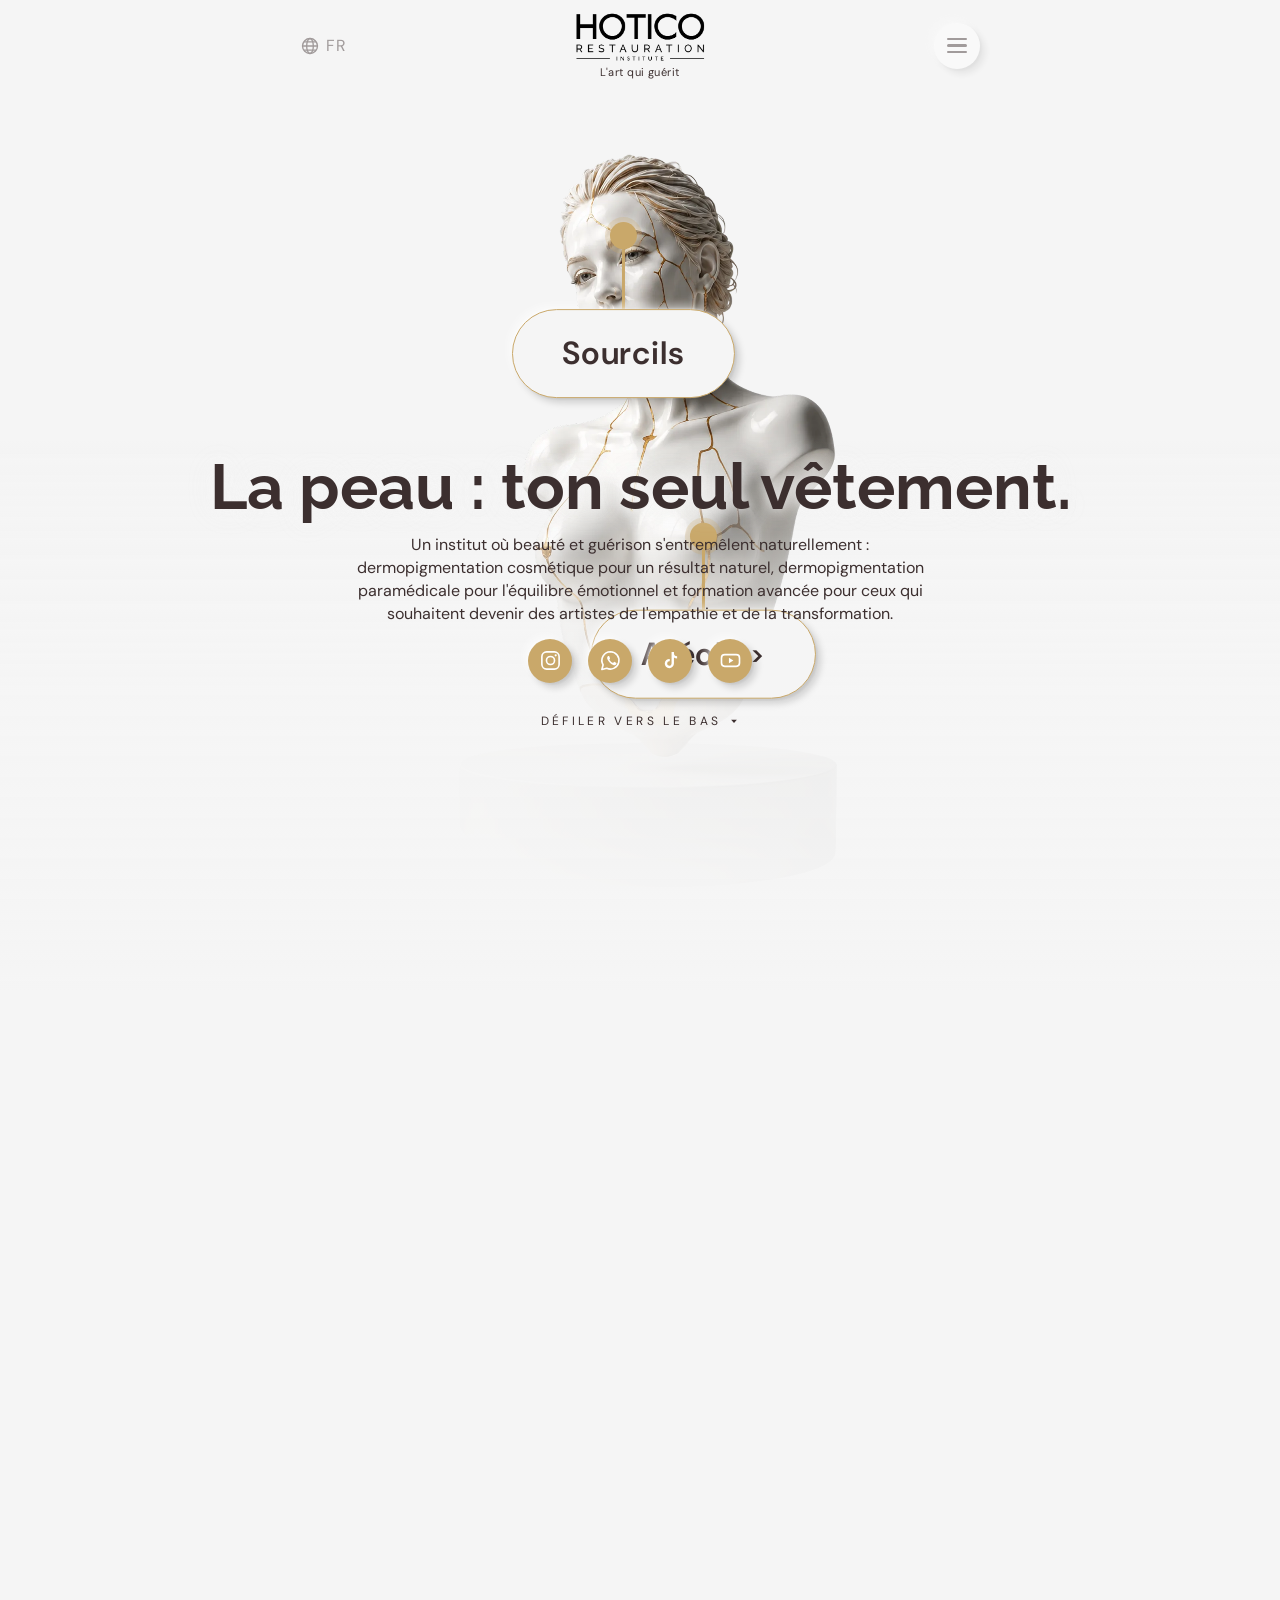
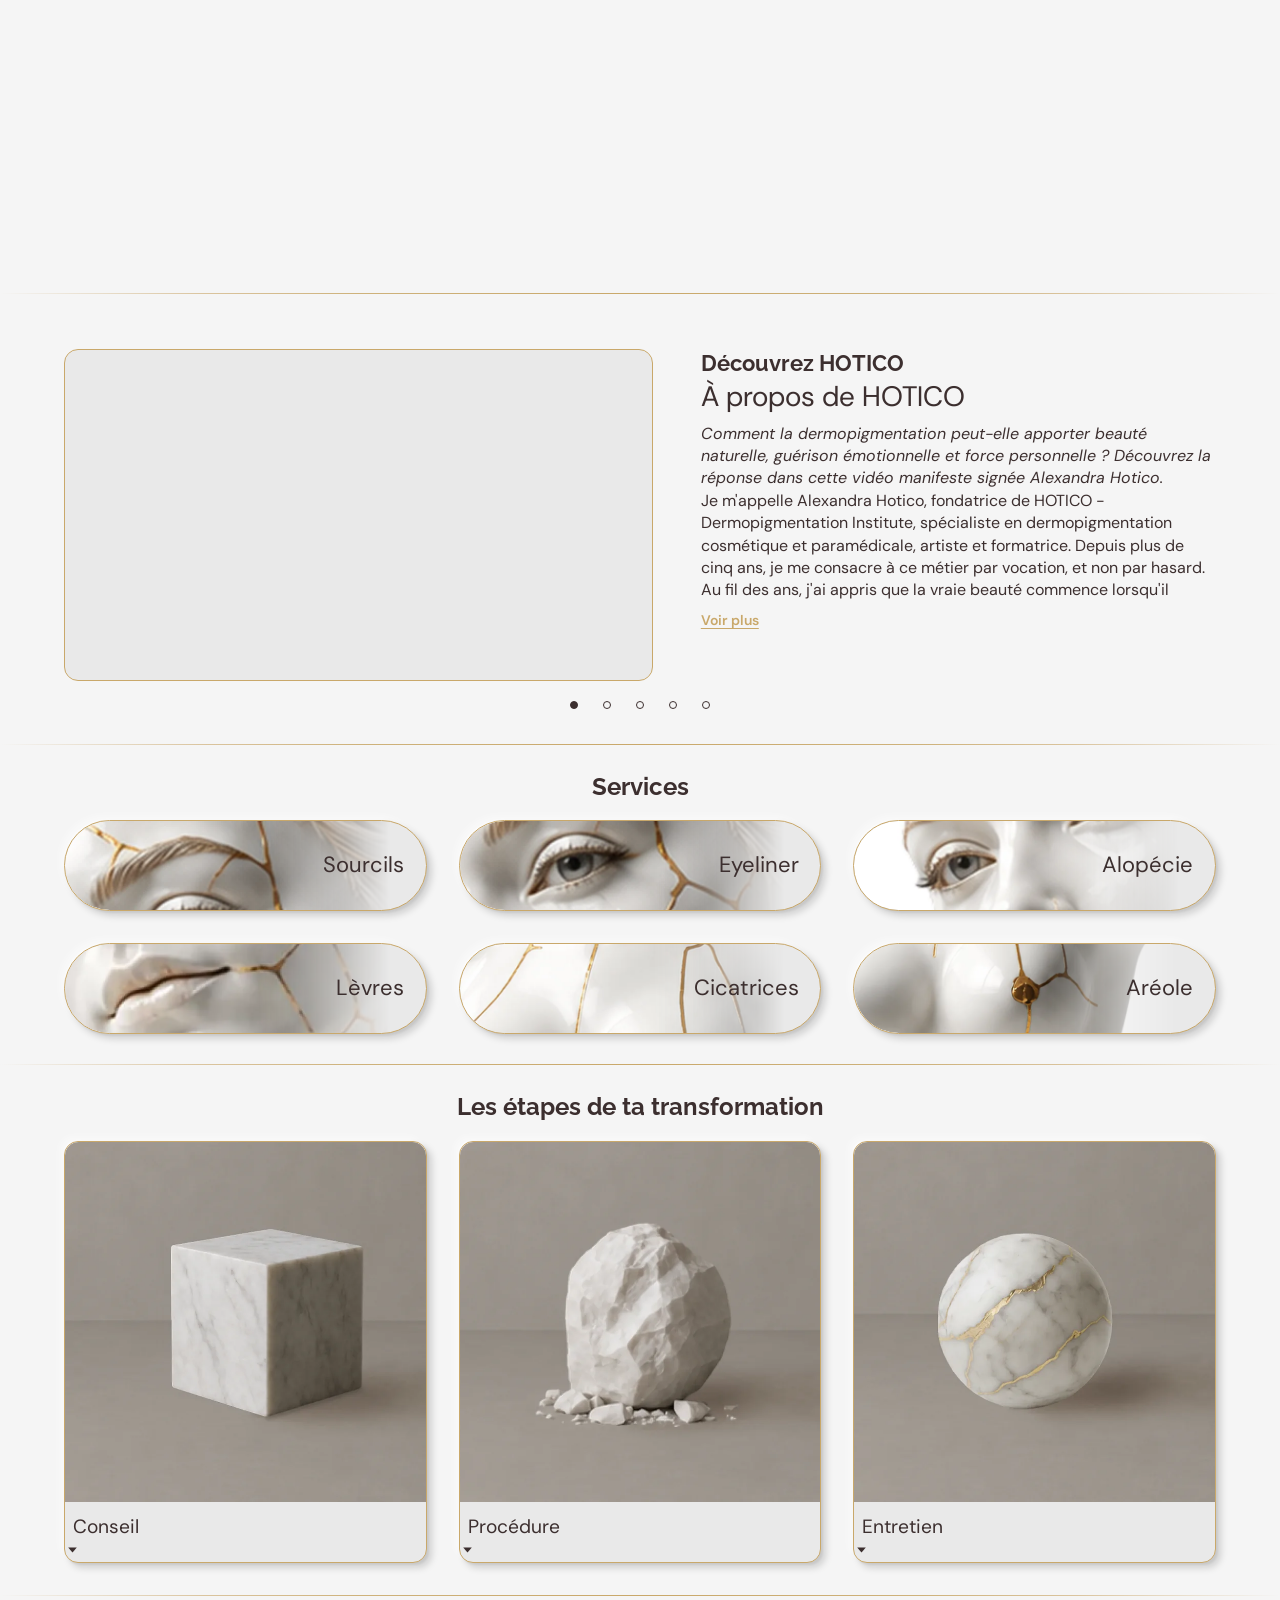
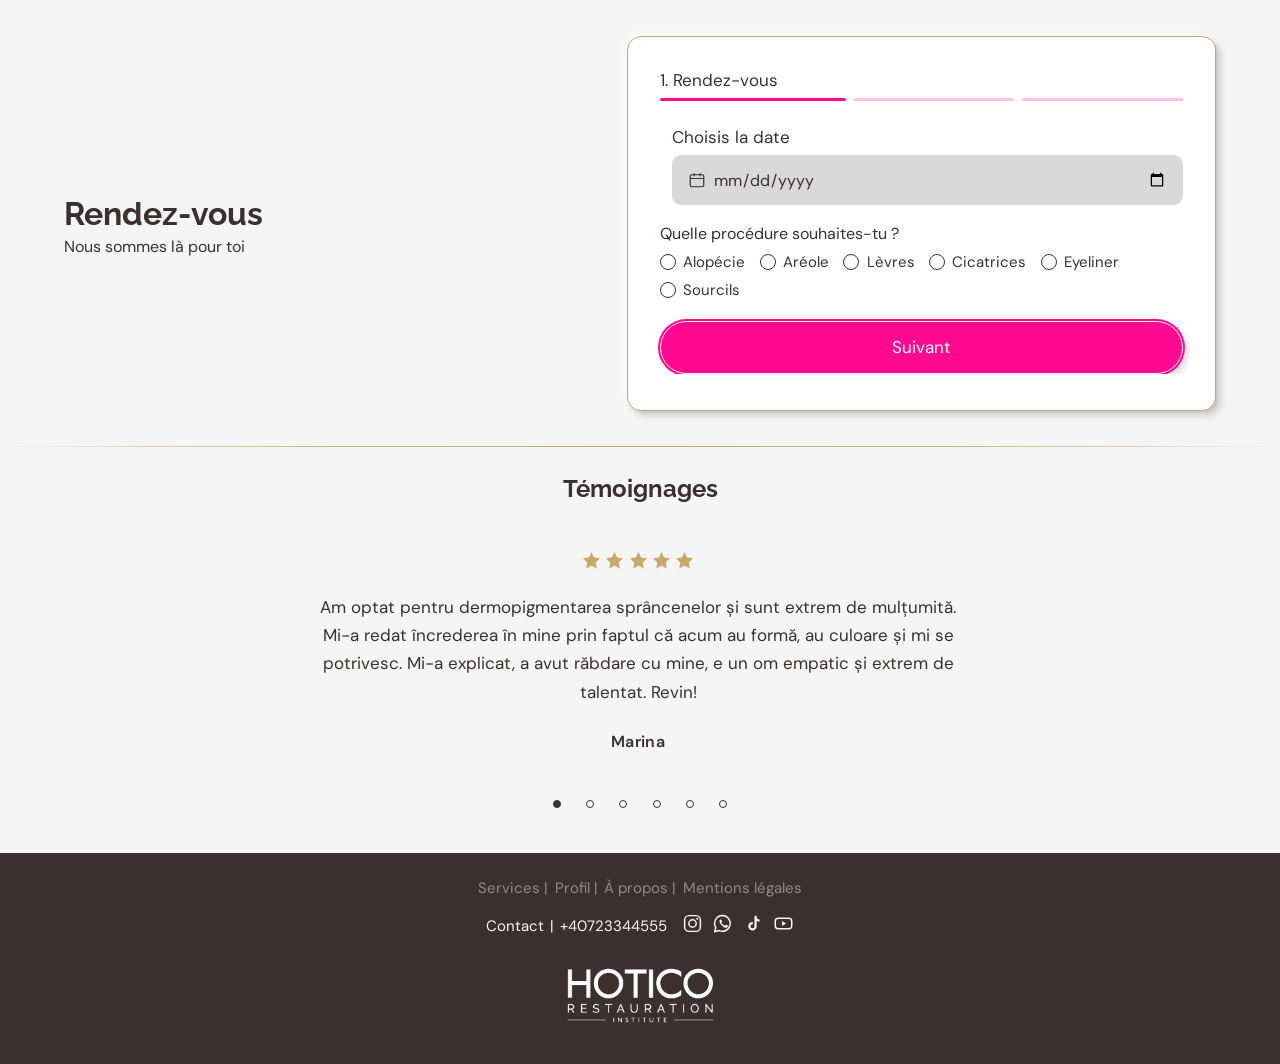
==== commit ac51cbbb: "LAP F-3: WhatsApp handoff — Confirmer button opens wa.me with blessed recap; date field becomes real" ====
--- a/index.html
+++ b/index.html
@@ -13,7 +13,7 @@
   <link rel="preconnect" href="https://fonts.gstatic.com" crossorigin>
   <link href="https://fonts.googleapis.com/css2?family=Raleway:wght@300;500;600;700&family=DM+Sans:wght@400;500;600&display=swap" rel="stylesheet">
   <link rel="stylesheet" href="css/tokens.css?v=10">
-  <link rel="stylesheet" href="css/main.css?v=46">
+  <link rel="stylesheet" href="css/main.css?v=47">
 </head>
 <body>
 
@@ -565,7 +565,7 @@
                   <rect x="3" y="5" width="18" height="16" rx="2"/>
                   <path d="M3 10h18M8 3v4M16 3v4"/>
                 </svg>
-                <span class="field__ph">dd/mm/yyyy</span>
+                <input class="field__input" type="date" data-recap="date">
               </div>
             </div>
 
@@ -590,17 +590,17 @@
 
       <div class="field">
         <span class="field__label">Nom (obligatoire)</span>
-        <div class="field__box"><input class="field__input" type="text" placeholder="Popescu"></div>
+        <div class="field__box"><input class="field__input" type="text" placeholder="Popescu" data-recap="nom"></div>
       </div>
 
       <div class="field">
         <span class="field__label">Prénom (obligatoire)</span>
-        <div class="field__box"><input class="field__input" type="text" placeholder="Ana"></div>
+        <div class="field__box"><input class="field__input" type="text" placeholder="Ana" data-recap="prenom"></div>
       </div>
 
       <div class="field">
         <span class="field__label">E-mail (obligatoire)</span>
-        <div class="field__box"><input class="field__input" type="email" placeholder="anapopescu@gmail.com"></div>
+        <div class="field__box"><input class="field__input" type="email" placeholder="anapopescu@gmail.com" data-recap="email"></div>
       </div>
 
       <div class="field">
@@ -612,7 +612,7 @@
           <svg class="field__caret" viewBox="0 0 16 16" aria-hidden="true">
             <path d="M3.4 5.8h9.2L8 11.2 3.4 5.8Z"/>
           </svg>
-          <input class="field__input" type="tel" placeholder="072 123 456 789">
+          <input class="field__input" type="tel" placeholder="072 123 456 789" data-recap="tel">
         </div>
       </div>
 
@@ -854,7 +854,7 @@
   </footer>
 
   <script src="js/main.js?v=10"></script>
-  <script src="js/form.js?v=5"></script>
+  <script src="js/form.js?v=6"></script>
   <script src="js/hero-scroll.js?v=25"
     onerror="document.documentElement.classList.remove('js-kh')"></script>
 </body>
--- a/css/main.css
+++ b/css/main.css
@@ -1128,6 +1128,17 @@
   opacity:1;
 }
 
+/* Real date input — same costume, native chrome stripped. */
+.field__input[type="date"]{
+  flex:1 1 auto;width:100%;min-height:50px;
+  -webkit-appearance:none;appearance:none;
+  border:0;background:transparent;
+  color:var(--cocoa);
+}
+.field__input[type="date"]::-webkit-date-and-time-value{
+  text-align:left;
+}
+
 /* RO flag — three bars, no external asset. National flag colours,
    not brand colours: deliberately outside the tokens.css colour law. */
 .field__flag{
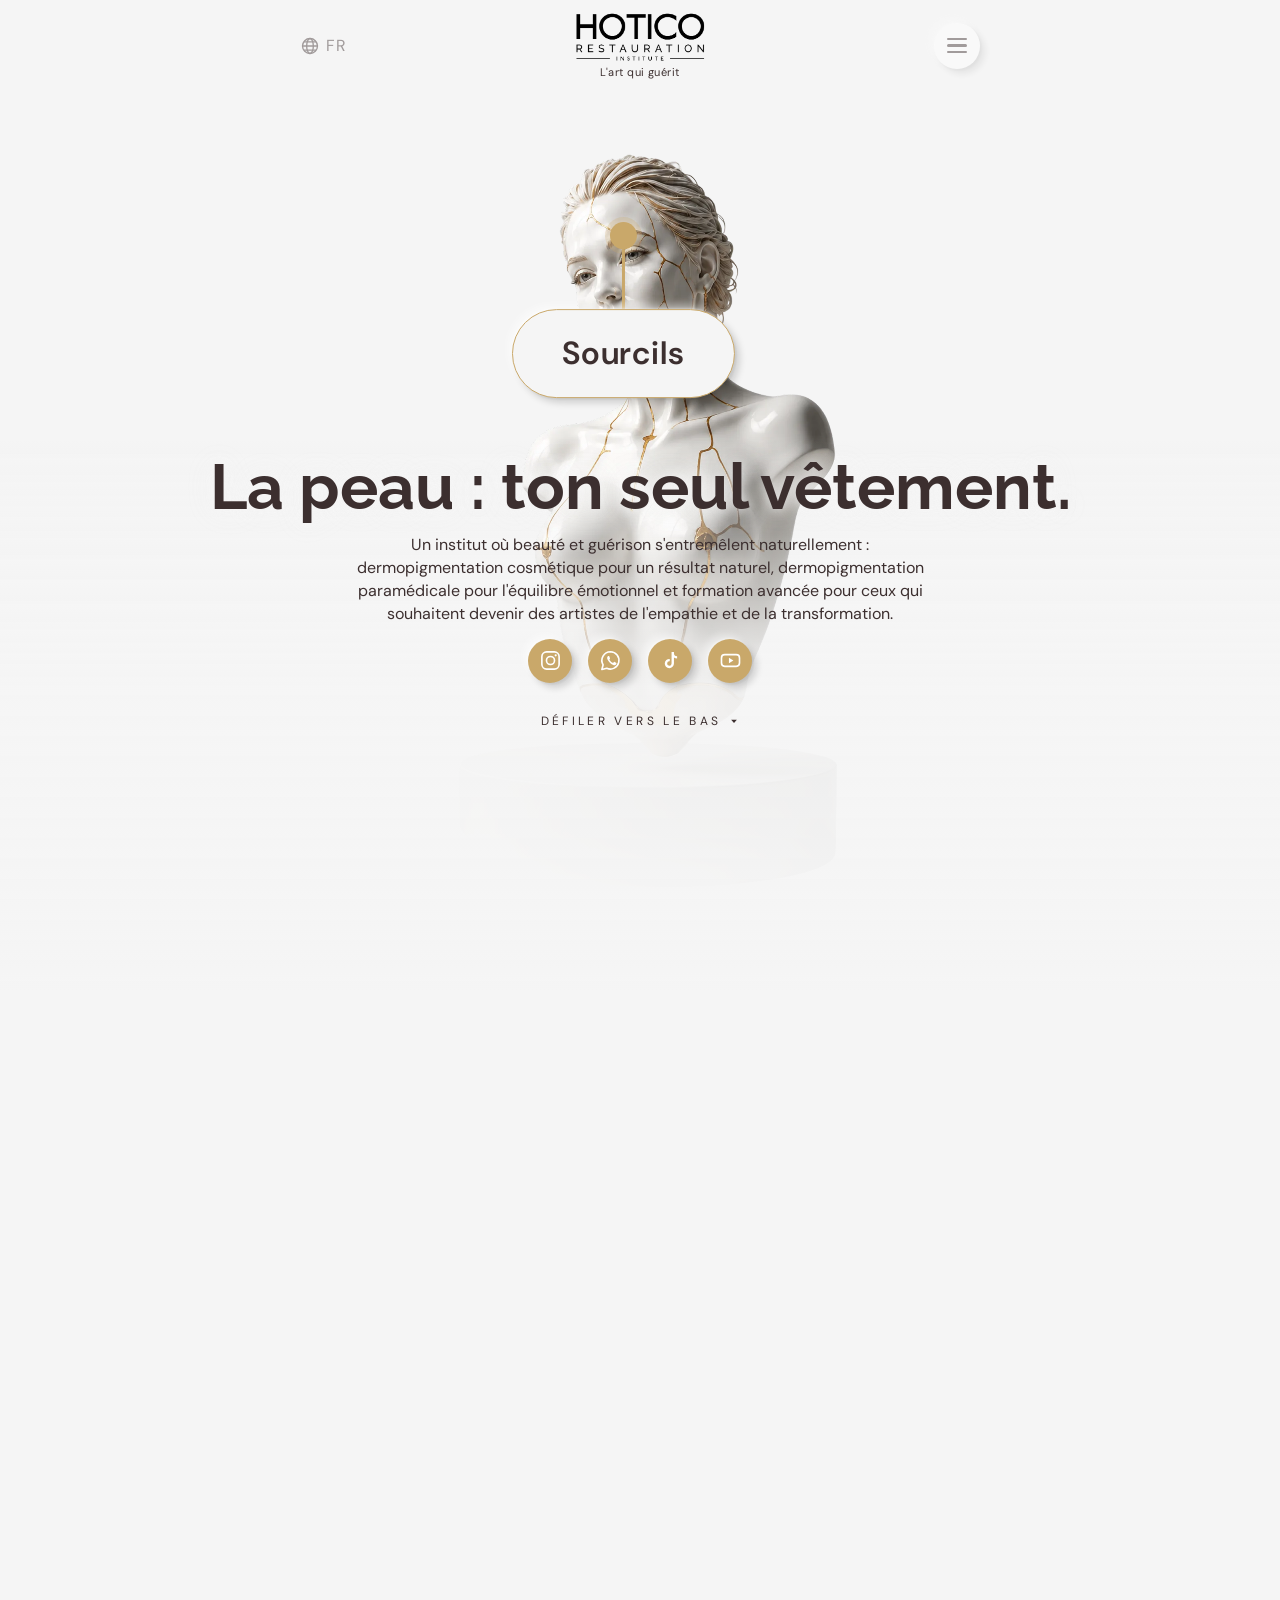
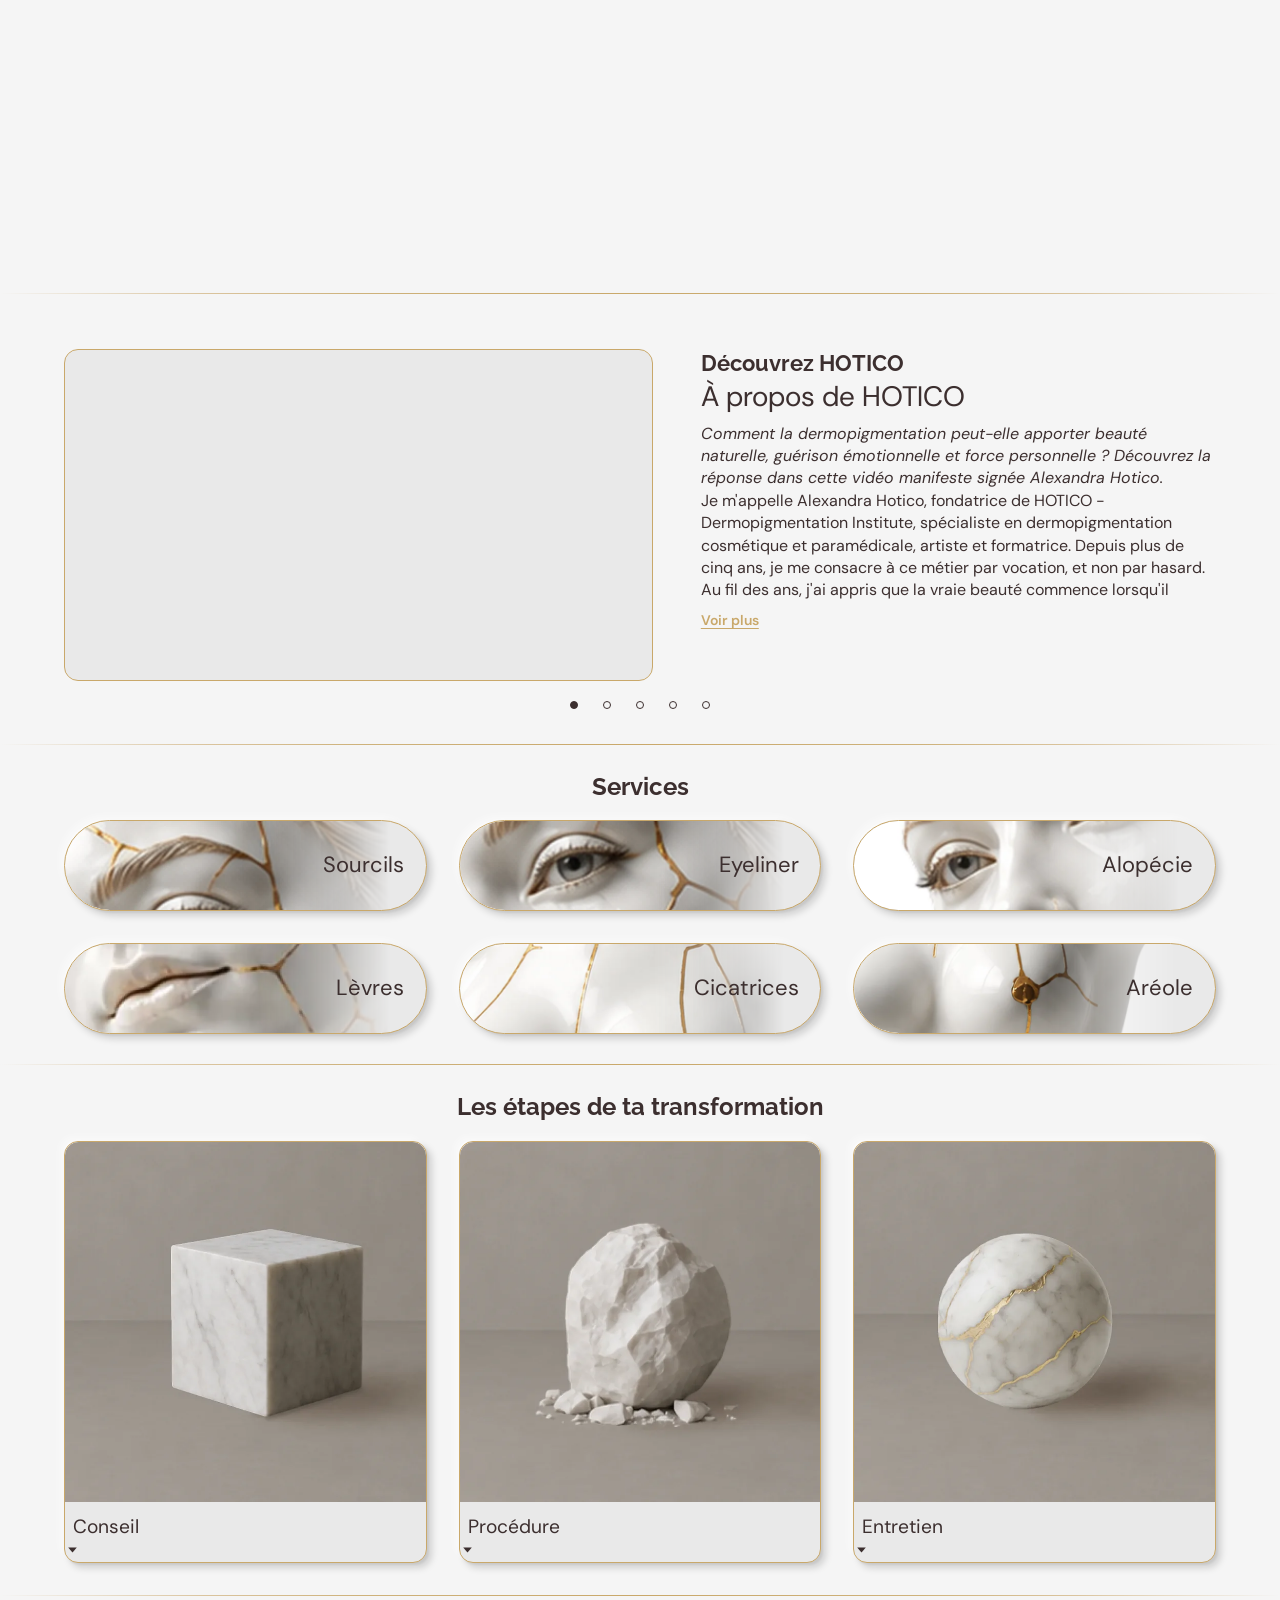
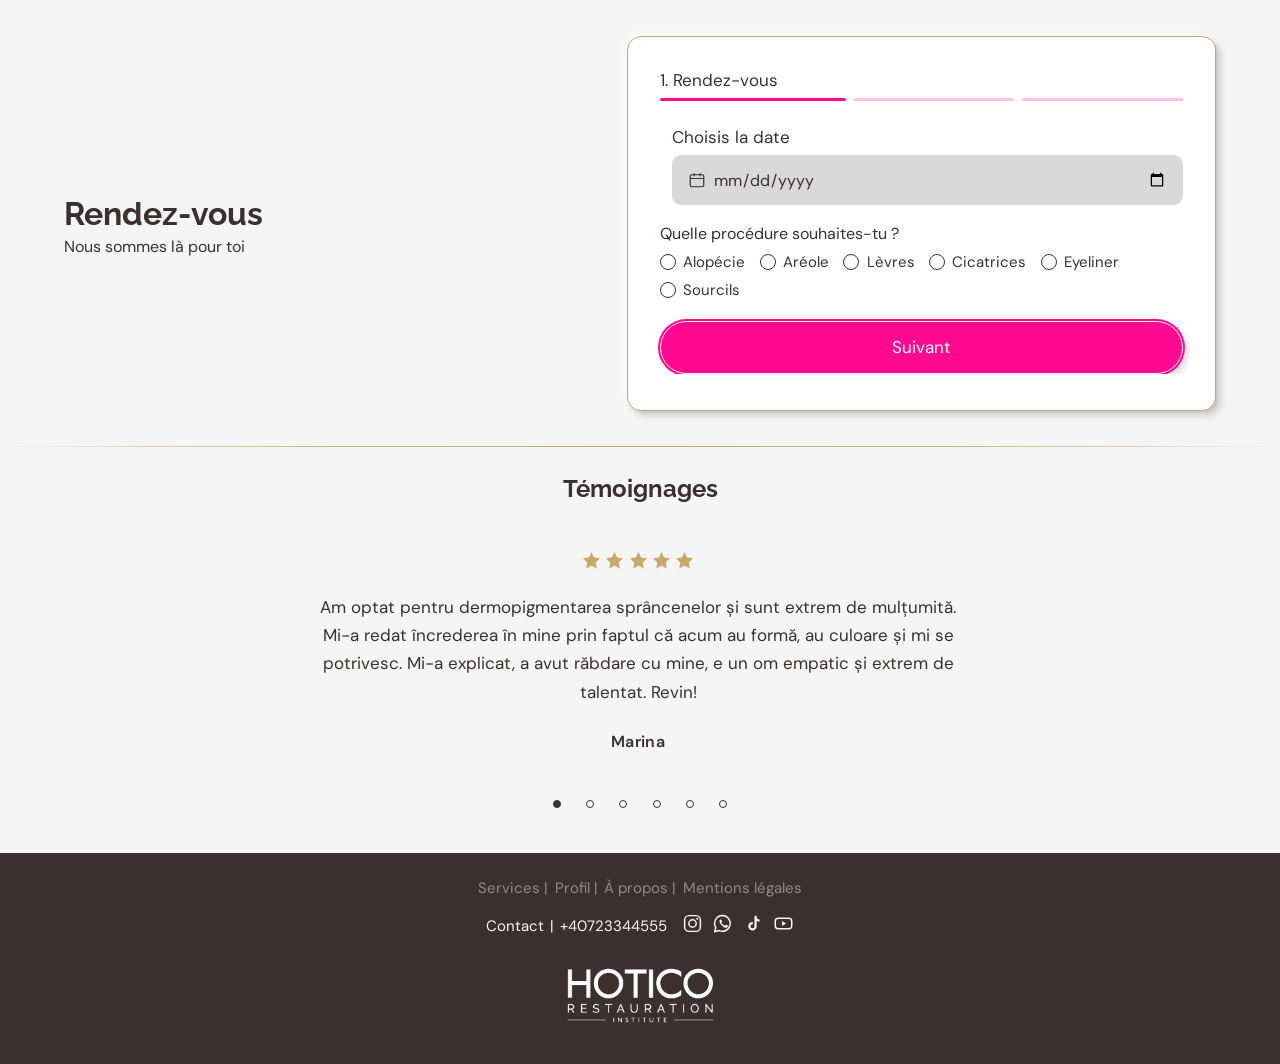
==== commit dcdc8677: "LAP F-3b: thumb-gate correction — auto-open retired for deliberate CTA; retour becomes navigation Co" ====
--- a/index.html
+++ b/index.html
@@ -13,7 +13,7 @@
   <link rel="preconnect" href="https://fonts.gstatic.com" crossorigin>
   <link href="https://fonts.googleapis.com/css2?family=Raleway:wght@300;500;600;700&family=DM+Sans:wght@400;500;600&display=swap" rel="stylesheet">
   <link rel="stylesheet" href="css/tokens.css?v=10">
-  <link rel="stylesheet" href="css/main.css?v=47">
+  <link rel="stylesheet" href="css/main.css?v=48">
 </head>
 <body>
 
@@ -638,10 +638,39 @@
 
       <div class="success" data-success hidden>
         <div class="conf">
-          <h3 class="conf__h">Merci.</h3>
-          <p class="conf__subline">Ta demande est bien arrivée chez moi.</p>
-          <p class="conf__lead">Je te réponds personnellement sur WhatsApp,
-            dans les 24 heures.</p>
+          <h3 class="conf__h">Presque fini.</h3>
+          <p class="conf__subline">Ton message est prêt — il ne reste qu'à l'envoyer.</p>
+
+          <div class="conf__block conf__recap">
+            <div class="conf__recap-row">
+              <span class="conf__recap-label">Date</span>
+              <span class="conf__recap-value" data-recap-out="date">—</span>
+            </div>
+            <div class="conf__recap-row">
+              <span class="conf__recap-label">Procédure</span>
+              <span class="conf__recap-value" data-recap-out="procedure">—</span>
+            </div>
+            <div class="conf__recap-row">
+              <span class="conf__recap-label">Nom</span>
+              <span class="conf__recap-value" data-recap-out="nom">—</span>
+            </div>
+            <div class="conf__recap-row">
+              <span class="conf__recap-label">Prénom</span>
+              <span class="conf__recap-value" data-recap-out="prenom">—</span>
+            </div>
+            <div class="conf__recap-row">
+              <span class="conf__recap-label">E-mail</span>
+              <span class="conf__recap-value" data-recap-out="email">—</span>
+            </div>
+            <div class="conf__recap-row">
+              <span class="conf__recap-label">Téléphone</span>
+              <span class="conf__recap-value" data-recap-out="tel">—</span>
+            </div>
+          </div>
+
+          <a class="btn-pink conf__cta" data-wa-cta href="#"
+             target="_blank" rel="noopener noreferrer">Envoyer ma demande sur WhatsApp</a>
+          <p class="conf__lead">Je te réponds personnellement, dans les 24 heures.</p>
 
           <div class="conf__block">
             <p class="conf__kicker">TROIS ÉTAPES AVANT TA SÉANCE</p>
@@ -854,7 +883,7 @@
   </footer>
 
   <script src="js/main.js?v=10"></script>
-  <script src="js/form.js?v=6"></script>
+  <script src="js/form.js?v=7"></script>
   <script src="js/hero-scroll.js?v=25"
     onerror="document.documentElement.classList.remove('js-kh')"></script>
 </body>
--- a/css/main.css
+++ b/css/main.css
@@ -1082,7 +1082,27 @@
 
 .conf__copy a{color:var(--cocoa);}
 
-.conf__cta{margin-top:.2rem;text-decoration:none;}
+.conf__cta{margin-top:.2rem;margin-bottom:1rem;text-decoration:none;display:inline-block;}
+
+.conf__recap{display:flex;flex-direction:column;gap:.7rem;}
+
+.conf__recap-row{
+  display:flex;justify-content:space-between;align-items:baseline;gap:1rem;
+  padding-top:.7rem;
+  border-top:1px solid var(--field-gray);
+}
+
+.conf__recap-row:first-child{padding-top:0;border-top:0;}
+
+.conf__recap-label{
+  font-family:var(--font-body);font-size:.75rem;letter-spacing:.1em;
+  text-transform:uppercase;color:var(--placeholder);flex:0 0 auto;
+}
+
+.conf__recap-value{
+  font-size:.9375rem;color:var(--cocoa);text-align:right;
+  word-break:break-word;
+}
 
 .conf__sig{margin:1.6rem 0 .6rem;text-align:center;}
 
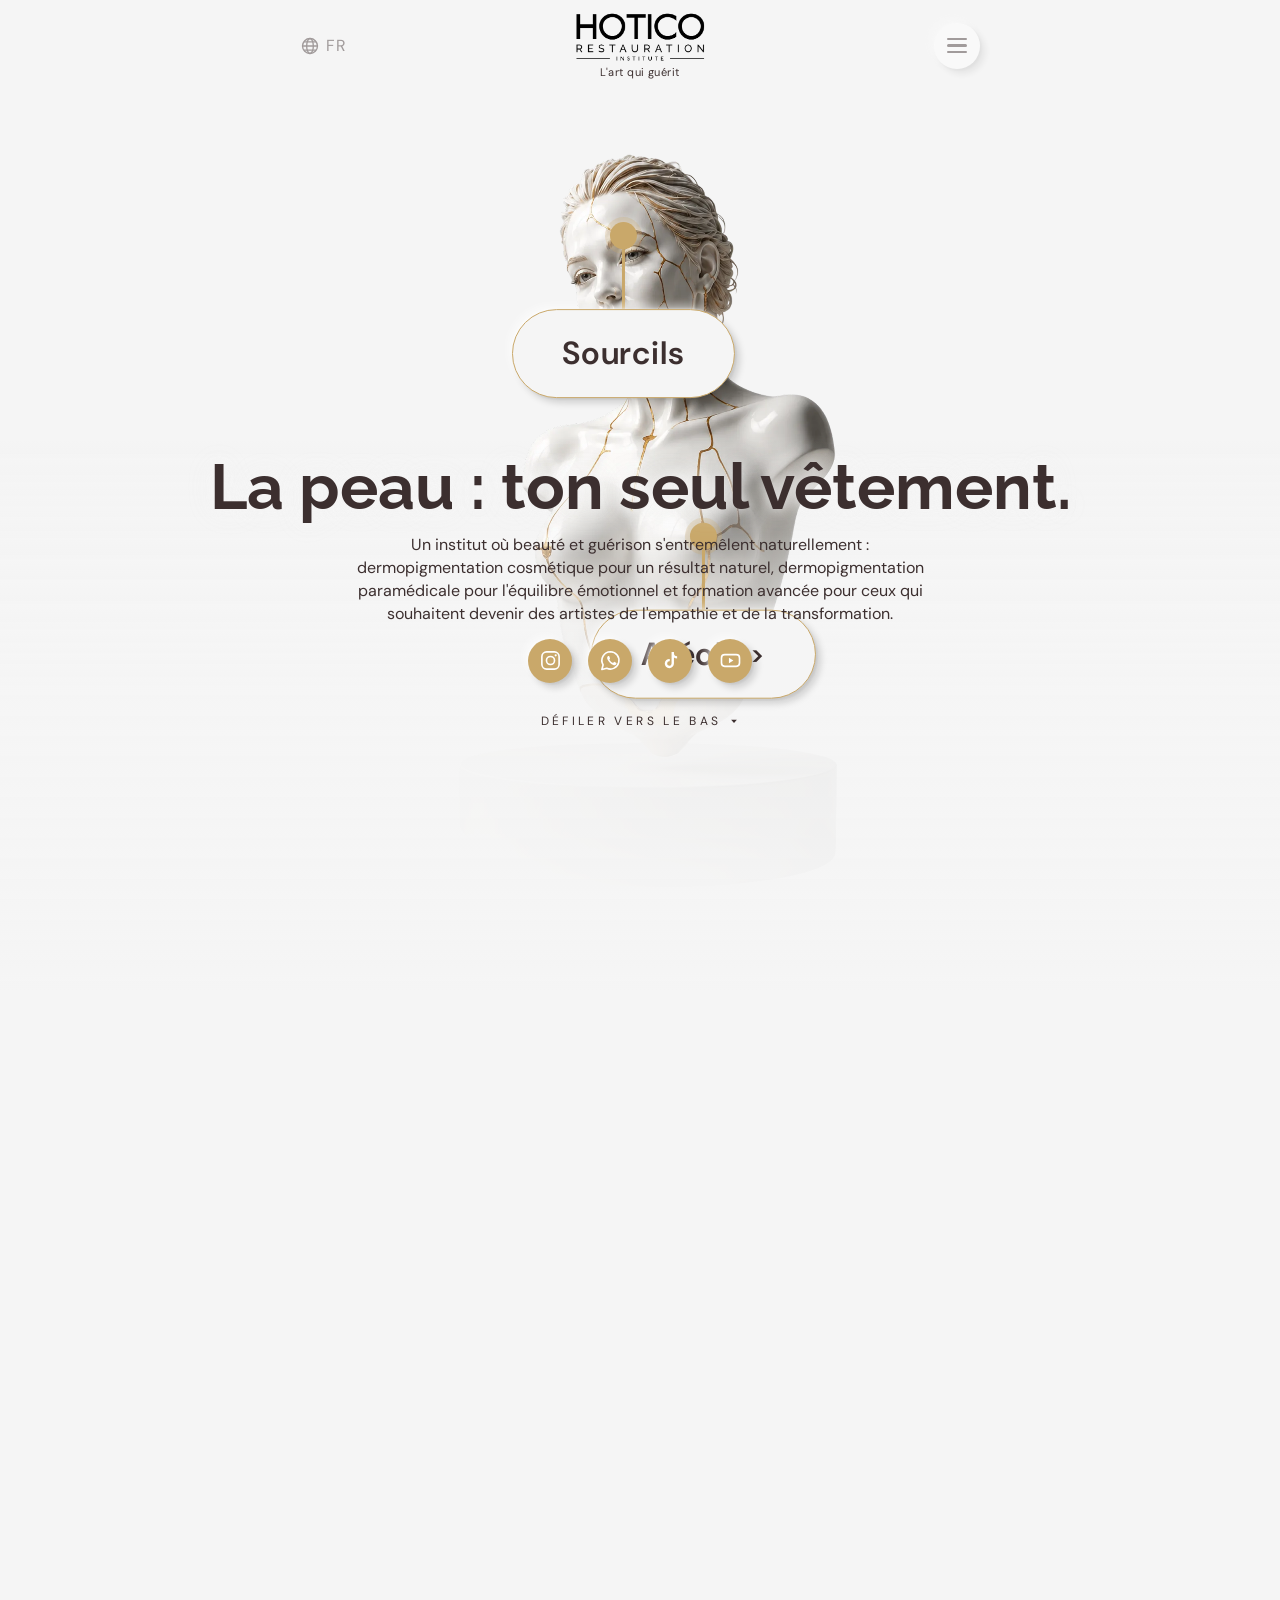
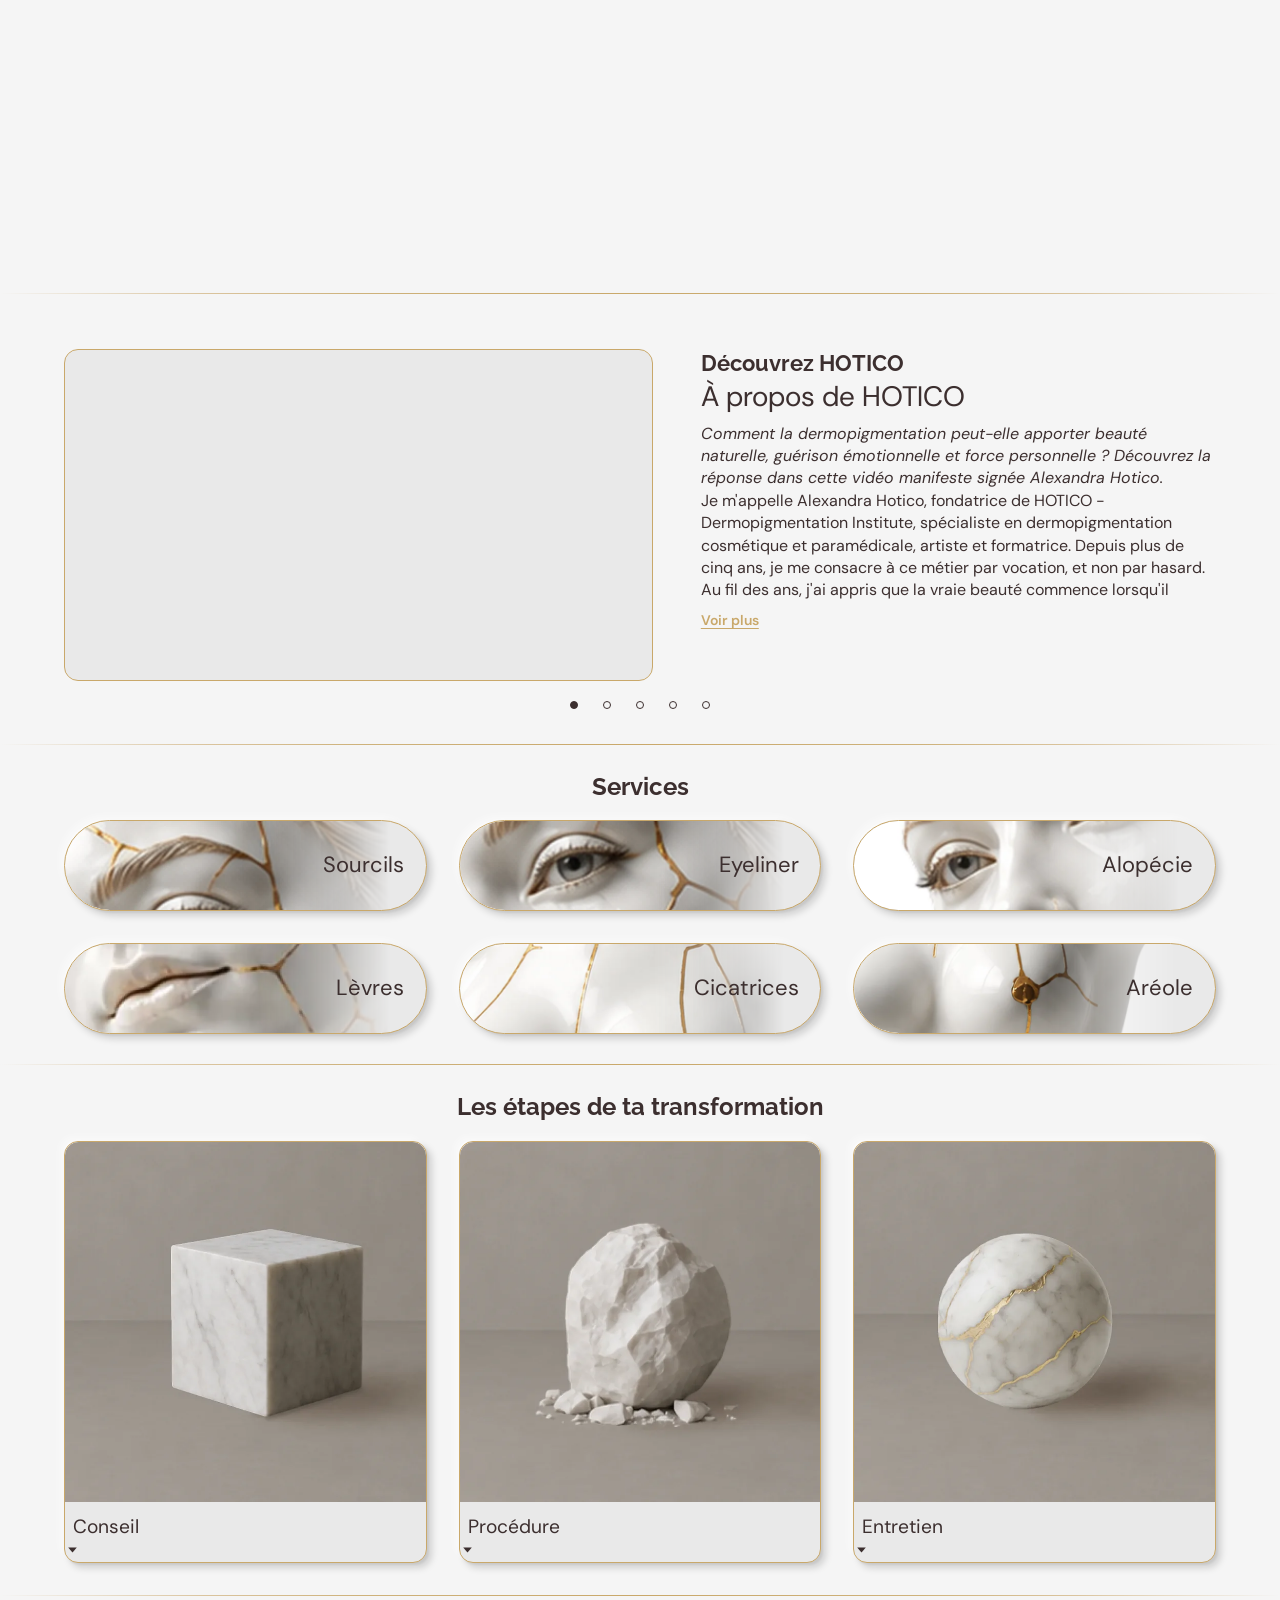
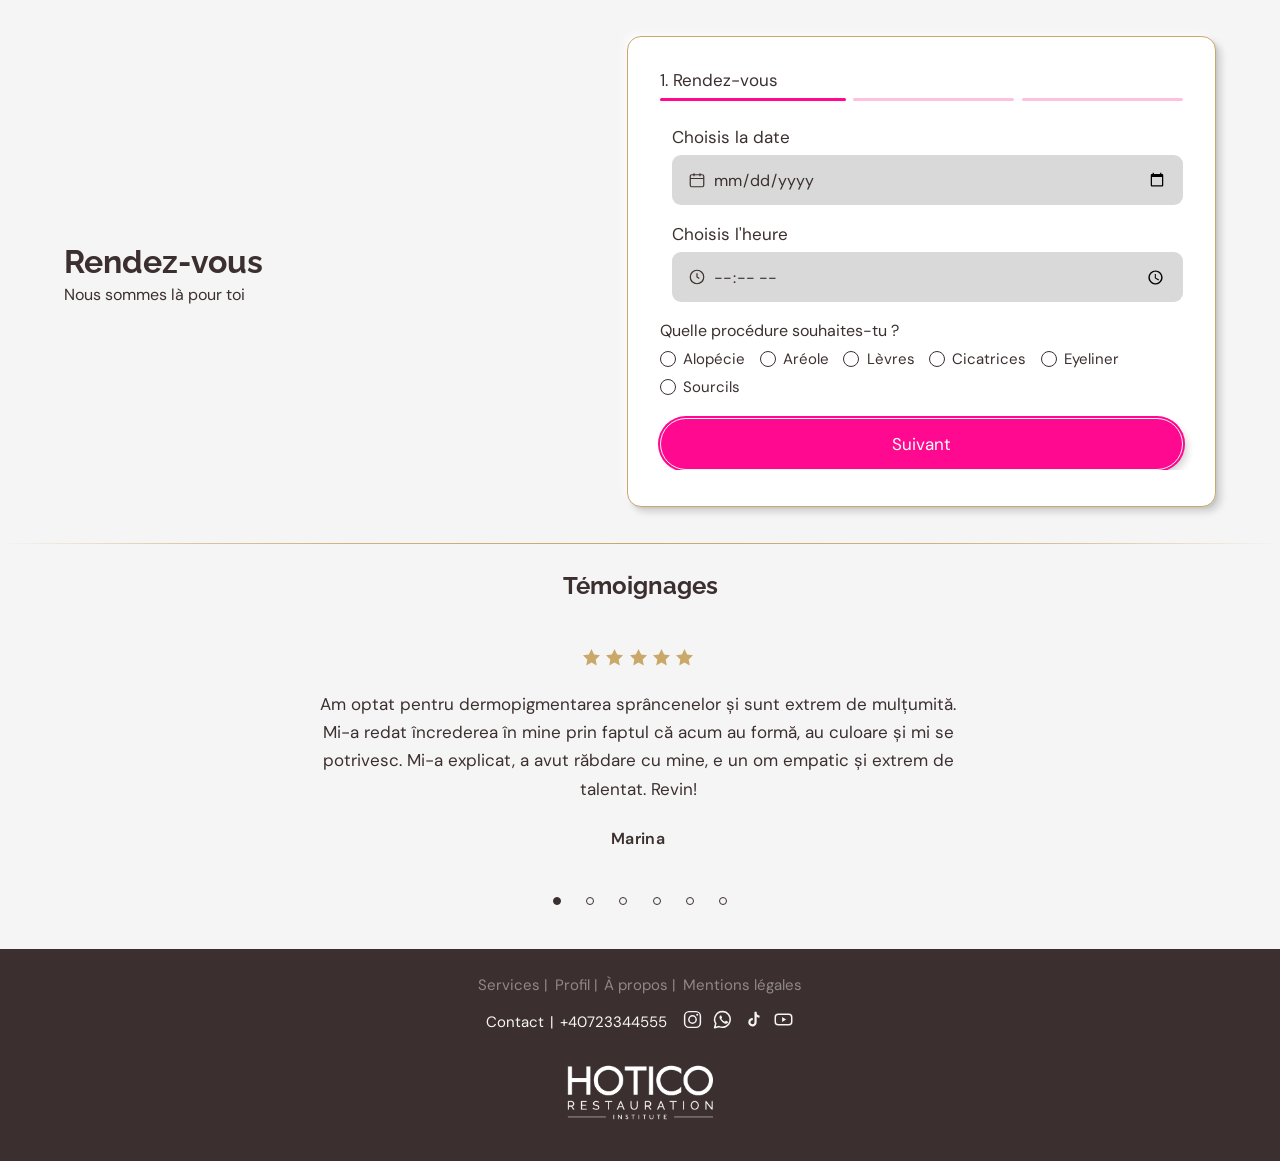
==== commit 2155b815: "LAP F-4: Alexandra's gate — review screen retired, Heure picker, Swiss phone Client-ruled batch: the" ====
--- a/index.html
+++ b/index.html
@@ -13,7 +13,7 @@
   <link rel="preconnect" href="https://fonts.gstatic.com" crossorigin>
   <link href="https://fonts.googleapis.com/css2?family=Raleway:wght@300;500;600;700&family=DM+Sans:wght@400;500;600&display=swap" rel="stylesheet">
   <link rel="stylesheet" href="css/tokens.css?v=10">
-  <link rel="stylesheet" href="css/main.css?v=48">
+  <link rel="stylesheet" href="css/main.css?v=49">
 </head>
 <body>
 
@@ -569,6 +569,18 @@
               </div>
             </div>
 
+            <div class="field">
+              <span class="field__label">Choisis l'heure</span>
+              <div class="field__box">
+                <svg class="field__caret" viewBox="0 0 24 24" aria-hidden="true"
+                     style="width:18px;height:18px;fill:none;stroke:currentColor;stroke-width:1.6">
+                  <circle cx="12" cy="12" r="9"/>
+                  <path d="M12 7v5l3 2"/>
+                </svg>
+                <input class="field__input" type="time" data-recap="heure">
+              </div>
+            </div>
+
             <div class="q">
               <span class="q__label">Quelle procédure souhaites-tu ?</span>
               <ul class="opts" data-group role="radiogroup"
@@ -606,13 +618,11 @@
       <div class="field">
         <span class="field__label">Téléphone (obligatoire)</span>
         <div class="field__box">
-          <span class="field__flag" aria-hidden="true">
-            <i></i><i></i><i></i>
-          </span>
+          <span class="field__flag" aria-hidden="true"></span>
           <svg class="field__caret" viewBox="0 0 16 16" aria-hidden="true">
             <path d="M3.4 5.8h9.2L8 11.2 3.4 5.8Z"/>
           </svg>
-          <input class="field__input" type="tel" placeholder="072 123 456 789" data-recap="tel">
+          <input class="field__input" type="tel" placeholder="079 123 45 67" data-recap="tel">
         </div>
       </div>
 
@@ -638,39 +648,9 @@
 
       <div class="success" data-success hidden>
         <div class="conf">
-          <h3 class="conf__h">Presque fini.</h3>
-          <p class="conf__subline">Ton message est prêt — il ne reste qu'à l'envoyer.</p>
-
-          <div class="conf__block conf__recap">
-            <div class="conf__recap-row">
-              <span class="conf__recap-label">Date</span>
-              <span class="conf__recap-value" data-recap-out="date">—</span>
-            </div>
-            <div class="conf__recap-row">
-              <span class="conf__recap-label">Procédure</span>
-              <span class="conf__recap-value" data-recap-out="procedure">—</span>
-            </div>
-            <div class="conf__recap-row">
-              <span class="conf__recap-label">Nom</span>
-              <span class="conf__recap-value" data-recap-out="nom">—</span>
-            </div>
-            <div class="conf__recap-row">
-              <span class="conf__recap-label">Prénom</span>
-              <span class="conf__recap-value" data-recap-out="prenom">—</span>
-            </div>
-            <div class="conf__recap-row">
-              <span class="conf__recap-label">E-mail</span>
-              <span class="conf__recap-value" data-recap-out="email">—</span>
-            </div>
-            <div class="conf__recap-row">
-              <span class="conf__recap-label">Téléphone</span>
-              <span class="conf__recap-value" data-recap-out="tel">—</span>
-            </div>
-          </div>
-
-          <a class="btn-pink conf__cta" data-wa-cta href="#"
-             target="_blank" rel="noopener noreferrer">Envoyer ma demande sur WhatsApp</a>
-          <p class="conf__lead">Je te réponds personnellement, dans les 24 heures.</p>
+          <h3 class="conf__h">Merci.</h3>
+          <p class="conf__subline">Ta demande est bien arrivée chez moi.</p>
+          <p class="conf__lead">Je te réponds personnellement sur WhatsApp, dans les 24 heures.</p>
 
           <div class="conf__block">
             <p class="conf__kicker">TROIS ÉTAPES AVANT TA SÉANCE</p>
@@ -883,7 +863,7 @@
   </footer>
 
   <script src="js/main.js?v=10"></script>
-  <script src="js/form.js?v=7"></script>
+  <script src="js/form.js?v=8"></script>
   <script src="js/hero-scroll.js?v=25"
     onerror="document.documentElement.classList.remove('js-kh')"></script>
 </body>
--- a/css/main.css
+++ b/css/main.css
@@ -1084,26 +1084,6 @@
 
 .conf__cta{margin-top:.2rem;margin-bottom:1rem;text-decoration:none;display:inline-block;}
 
-.conf__recap{display:flex;flex-direction:column;gap:.7rem;}
-
-.conf__recap-row{
-  display:flex;justify-content:space-between;align-items:baseline;gap:1rem;
-  padding-top:.7rem;
-  border-top:1px solid var(--field-gray);
-}
-
-.conf__recap-row:first-child{padding-top:0;border-top:0;}
-
-.conf__recap-label{
-  font-family:var(--font-body);font-size:.75rem;letter-spacing:.1em;
-  text-transform:uppercase;color:var(--placeholder);flex:0 0 auto;
-}
-
-.conf__recap-value{
-  font-size:.9375rem;color:var(--cocoa);text-align:right;
-  word-break:break-word;
-}
-
 .conf__sig{margin:1.6rem 0 .6rem;text-align:center;}
 
 .conf__sig-name{font-family:var(--font-head);font-weight:700;font-size:1rem;margin:0 0 .2rem;}
@@ -1148,27 +1128,40 @@
   opacity:1;
 }
 
-/* Real date input — same costume, native chrome stripped. */
-.field__input[type="date"]{
+/* Real date/time input — same costume, native chrome stripped. */
+.field__input[type="date"],
+.field__input[type="time"]{
   flex:1 1 auto;width:100%;min-height:50px;
   -webkit-appearance:none;appearance:none;
   border:0;background:transparent;
   color:var(--cocoa);
 }
-.field__input[type="date"]::-webkit-date-and-time-value{
+.field__input[type="date"]::-webkit-date-and-time-value,
+.field__input[type="time"]::-webkit-date-and-time-value{
   text-align:left;
 }
 
-/* RO flag — three bars, no external asset. National flag colours,
-   not brand colours: deliberately outside the tokens.css colour law. */
+/* Swiss flag — cross drawn with ::before/::after, no external asset.
+   National flag colours, not brand colours: deliberately outside the
+   tokens.css colour law. */
 .field__flag{
+  position:relative;
   display:flex;width:22px;height:15px;border-radius:2px;overflow:hidden;
   flex:0 0 auto;
-}
-.field__flag i{flex:1;}
-.field__flag i:nth-child(1){background:#002B7F;}
-.field__flag i:nth-child(2){background:#FCD116;}
-.field__flag i:nth-child(3){background:#CE1126;}
+  background:#DA291C;
+}
+.field__flag::before,
+.field__flag::after{
+  content:"";
+  position:absolute;
+  background:#fff;
+}
+.field__flag::before{
+  top:20%;bottom:20%;left:40%;right:40%;
+}
+.field__flag::after{
+  top:40%;bottom:40%;left:20%;right:20%;
+}
 
 .field__caret{width:14px;height:14px;fill:var(--cocoa);flex:0 0 auto;}
 
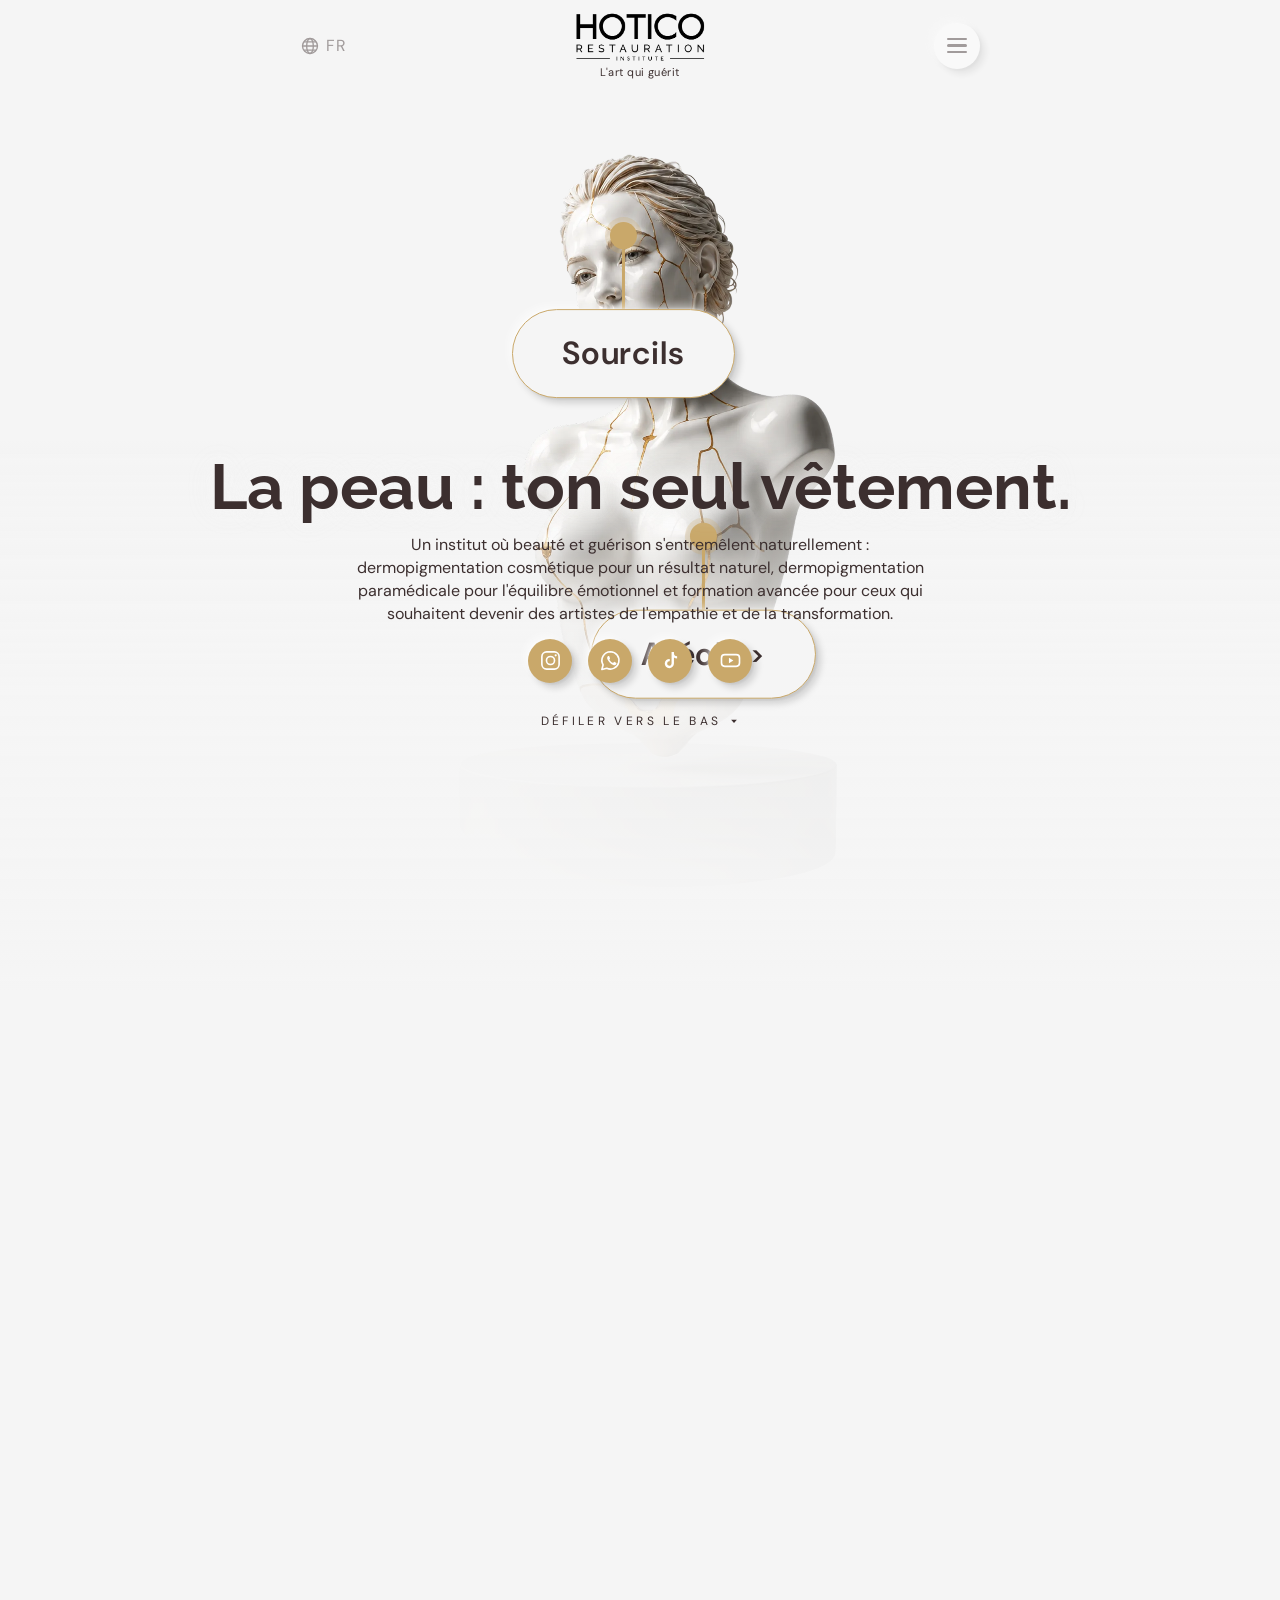
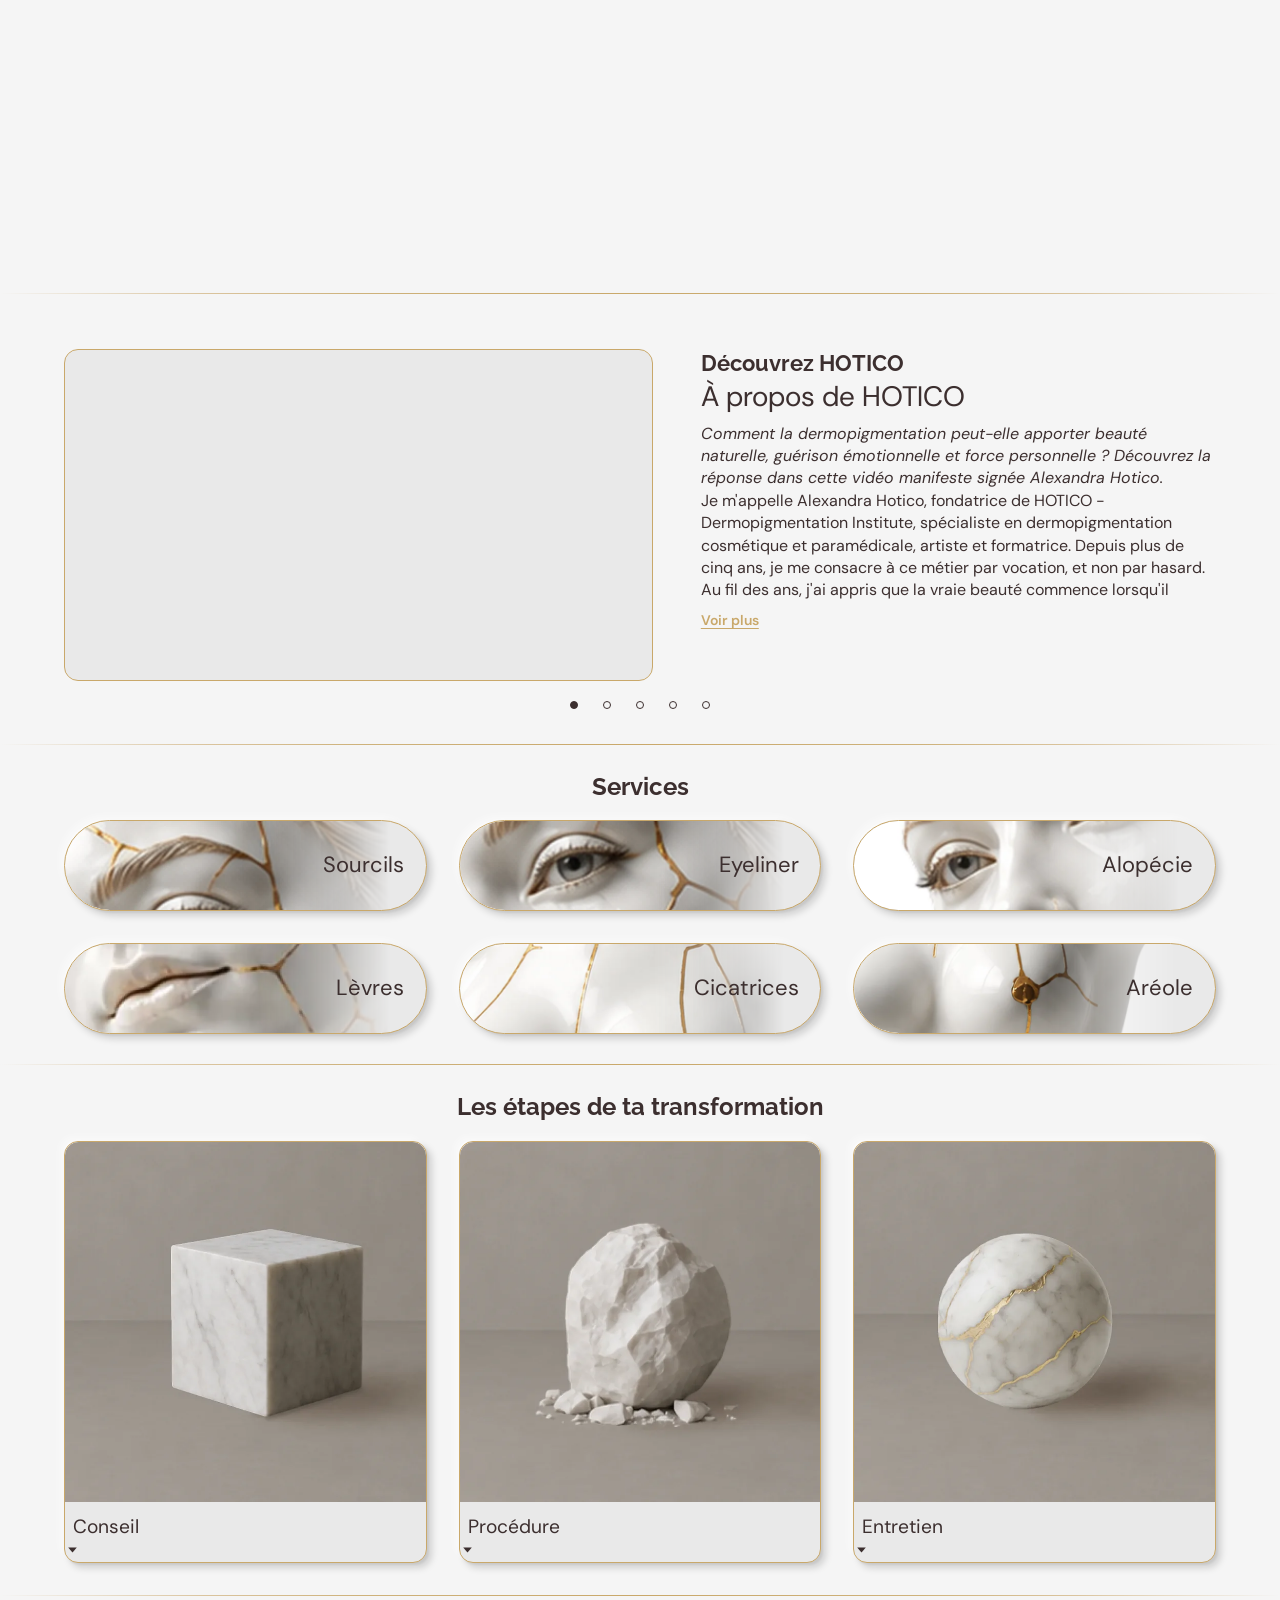
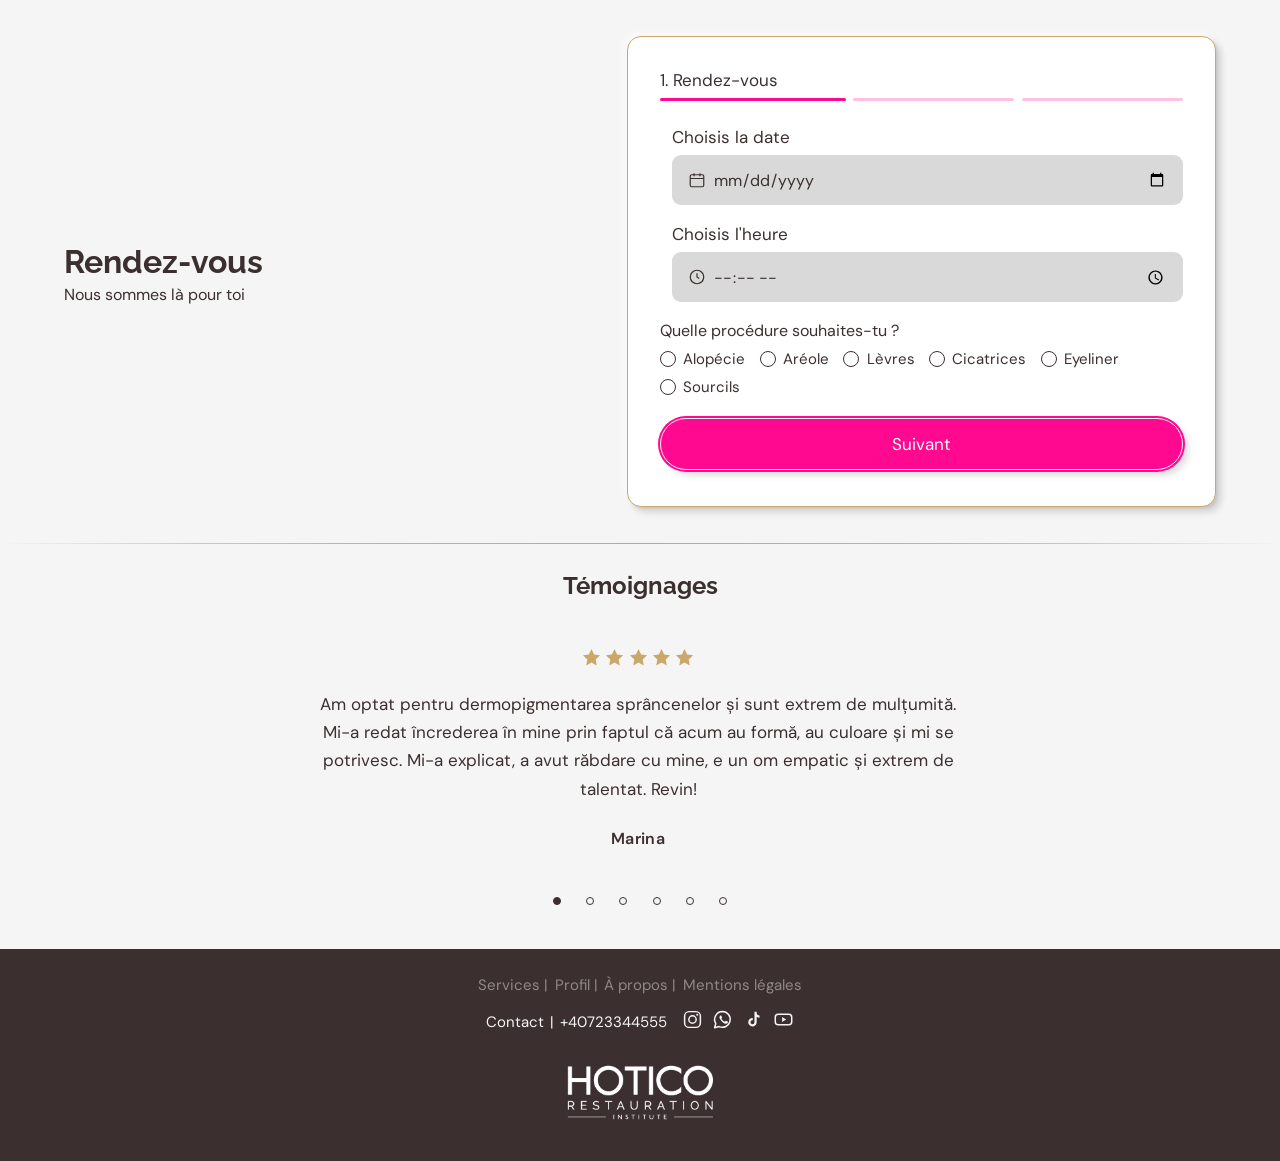
==== commit 4a2e0b62: "LAP F-4c: video gate — slide engine retired, static rest state Root cause from the Commander's devic" ====
--- a/index.html
+++ b/index.html
@@ -13,7 +13,7 @@
   <link rel="preconnect" href="https://fonts.gstatic.com" crossorigin>
   <link href="https://fonts.googleapis.com/css2?family=Raleway:wght@300;500;600;700&family=DM+Sans:wght@400;500;600&display=swap" rel="stylesheet">
   <link rel="stylesheet" href="css/tokens.css?v=10">
-  <link rel="stylesheet" href="css/main.css?v=49">
+  <link rel="stylesheet" href="css/main.css?v=51">
 </head>
 <body>
 
@@ -598,7 +598,7 @@
               <button class="btn-pink" type="button" data-next>Suivant</button>
             </div>
           </div>
-          <div class="step" data-step="2">
+          <div class="step" data-step="2" hidden>
 
       <div class="field">
         <span class="field__label">Nom (obligatoire)</span>
@@ -863,7 +863,7 @@
   </footer>
 
   <script src="js/main.js?v=10"></script>
-  <script src="js/form.js?v=8"></script>
+  <script src="js/form.js?v=10"></script>
   <script src="js/hero-scroll.js?v=25"
     onerror="document.documentElement.classList.remove('js-kh')"></script>
 </body>
--- a/css/main.css
+++ b/css/main.css
@@ -890,27 +890,26 @@
 
 /* ---------- Lap 2b: 3-step form ---------- */
 
-/* RIDER A: the track clips at its own box, and btn-pink carries a 2px
-   ring plus shadow-neo beyond its border. Widen the clipping box by
-   10px each side and pad the steps back, so the pill and its shadow
-   render whole while the content stays aligned with the rest of the
-   form. */
+/* RIDER A: btn-pink carries a 2px ring plus shadow-neo beyond its
+   border. Widen the box by 10px each side and pad the steps back, so
+   the pill and its shadow render whole while the content stays
+   aligned with the rest of the form. */
 .steps{
-  overflow:hidden;
-  transition:height .34s ease;
   margin:0 -10px;
 }
 
 .steps__track{
   display:flex;
   align-items:flex-start;
-  transition:transform .34s ease;
-}
-
-.step{flex:0 0 100%;min-width:0;padding:0 10px;}
+}
+
+@keyframes stepIn{from{opacity:0}to{opacity:1}}
+
+.step{min-width:0;padding:0 10px;animation:stepIn .18s ease;}
 
 @media (prefers-reduced-motion:reduce){
   .steps,.steps__track{transition:none;}
+  .step{animation:none;}
 }
 
 .stepnav{
@@ -1146,7 +1145,7 @@
    tokens.css colour law. */
 .field__flag{
   position:relative;
-  display:flex;width:22px;height:15px;border-radius:2px;overflow:hidden;
+  display:flex;width:15px;height:15px;border-radius:2px;overflow:hidden;
   flex:0 0 auto;
   background:#DA291C;
 }
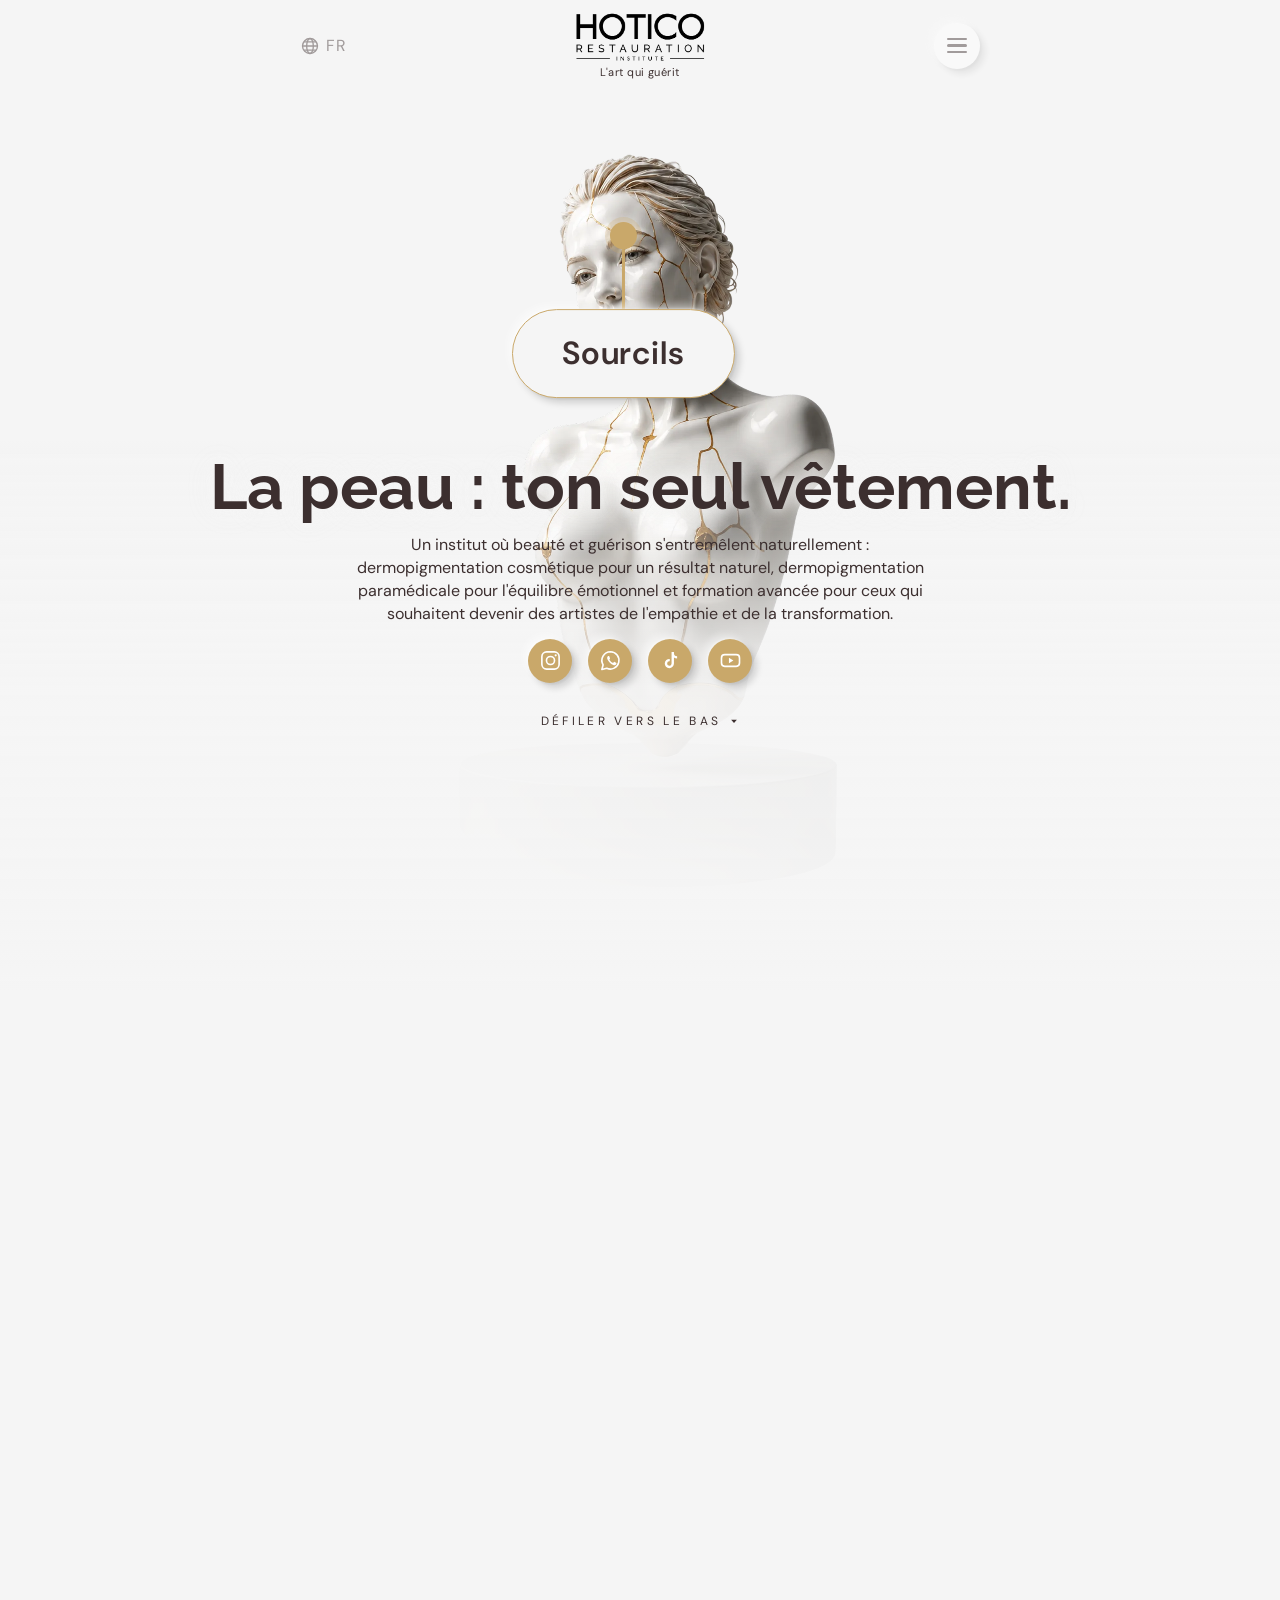
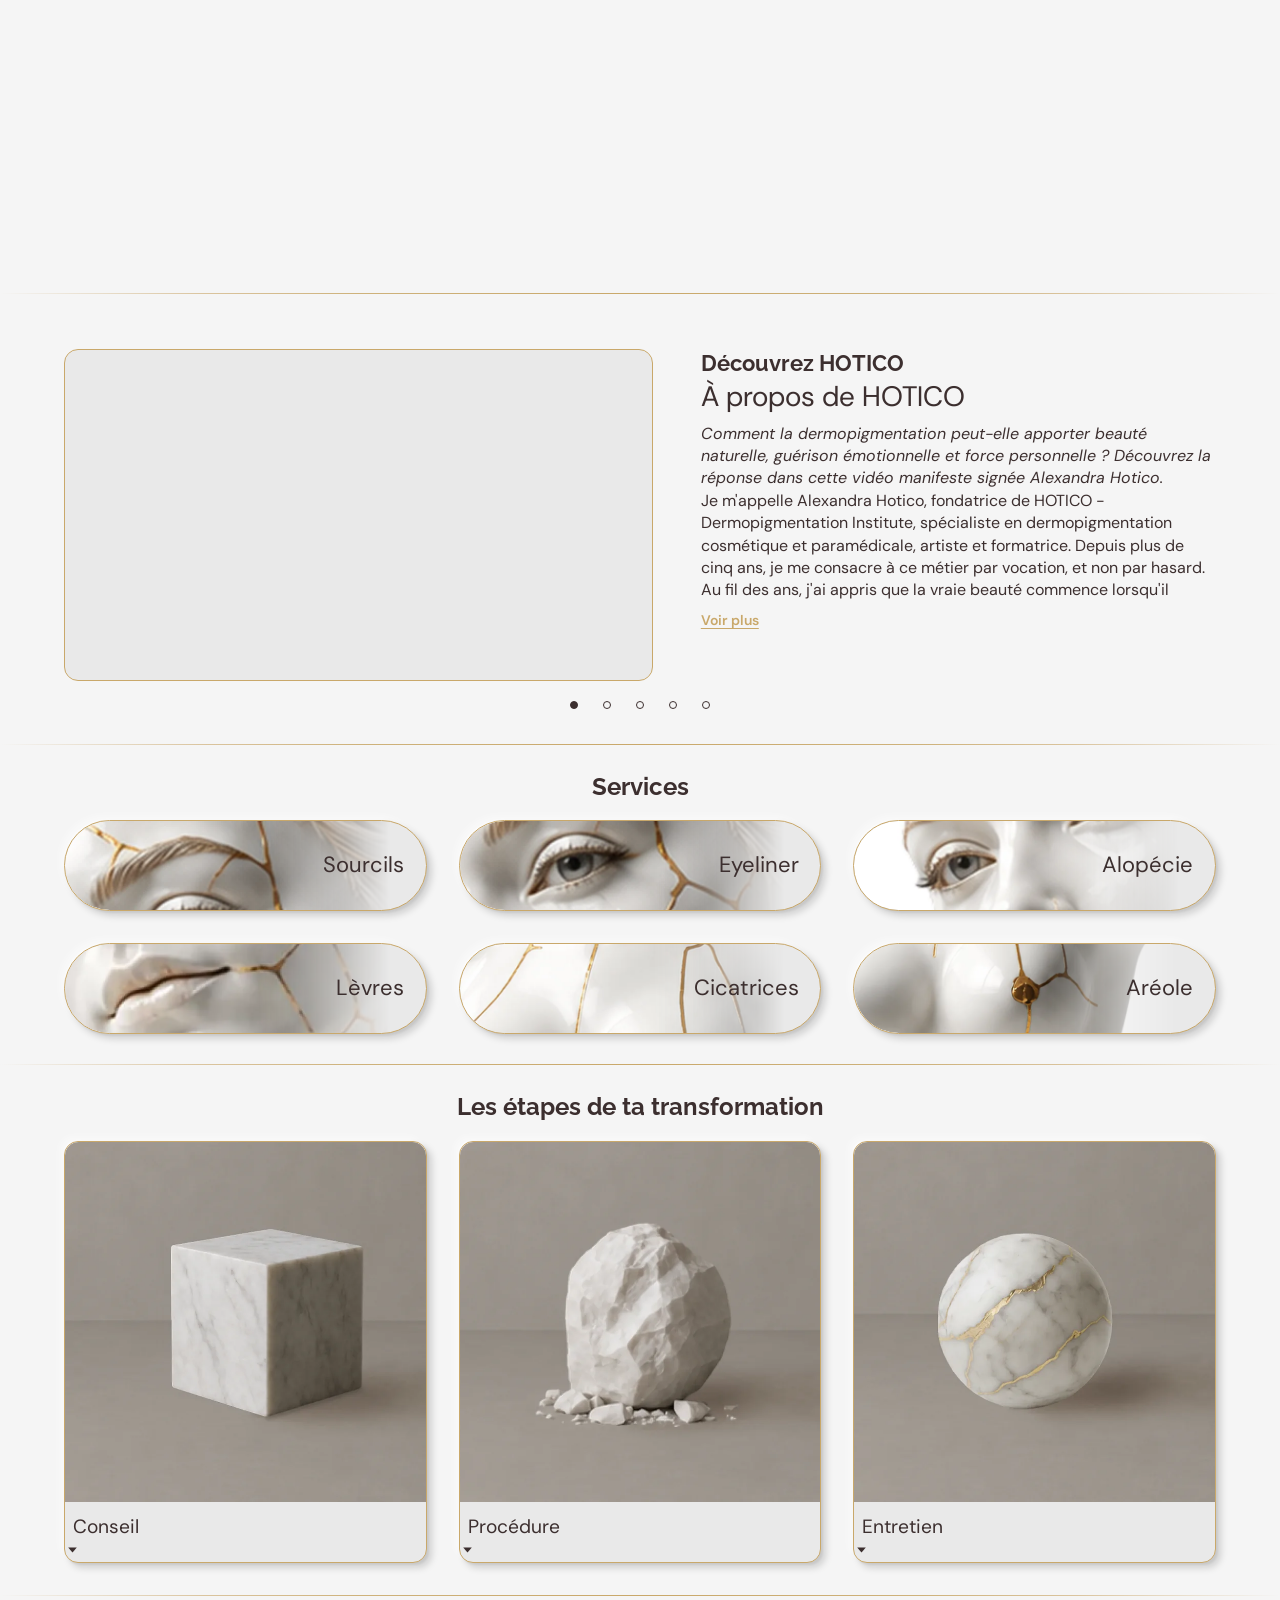
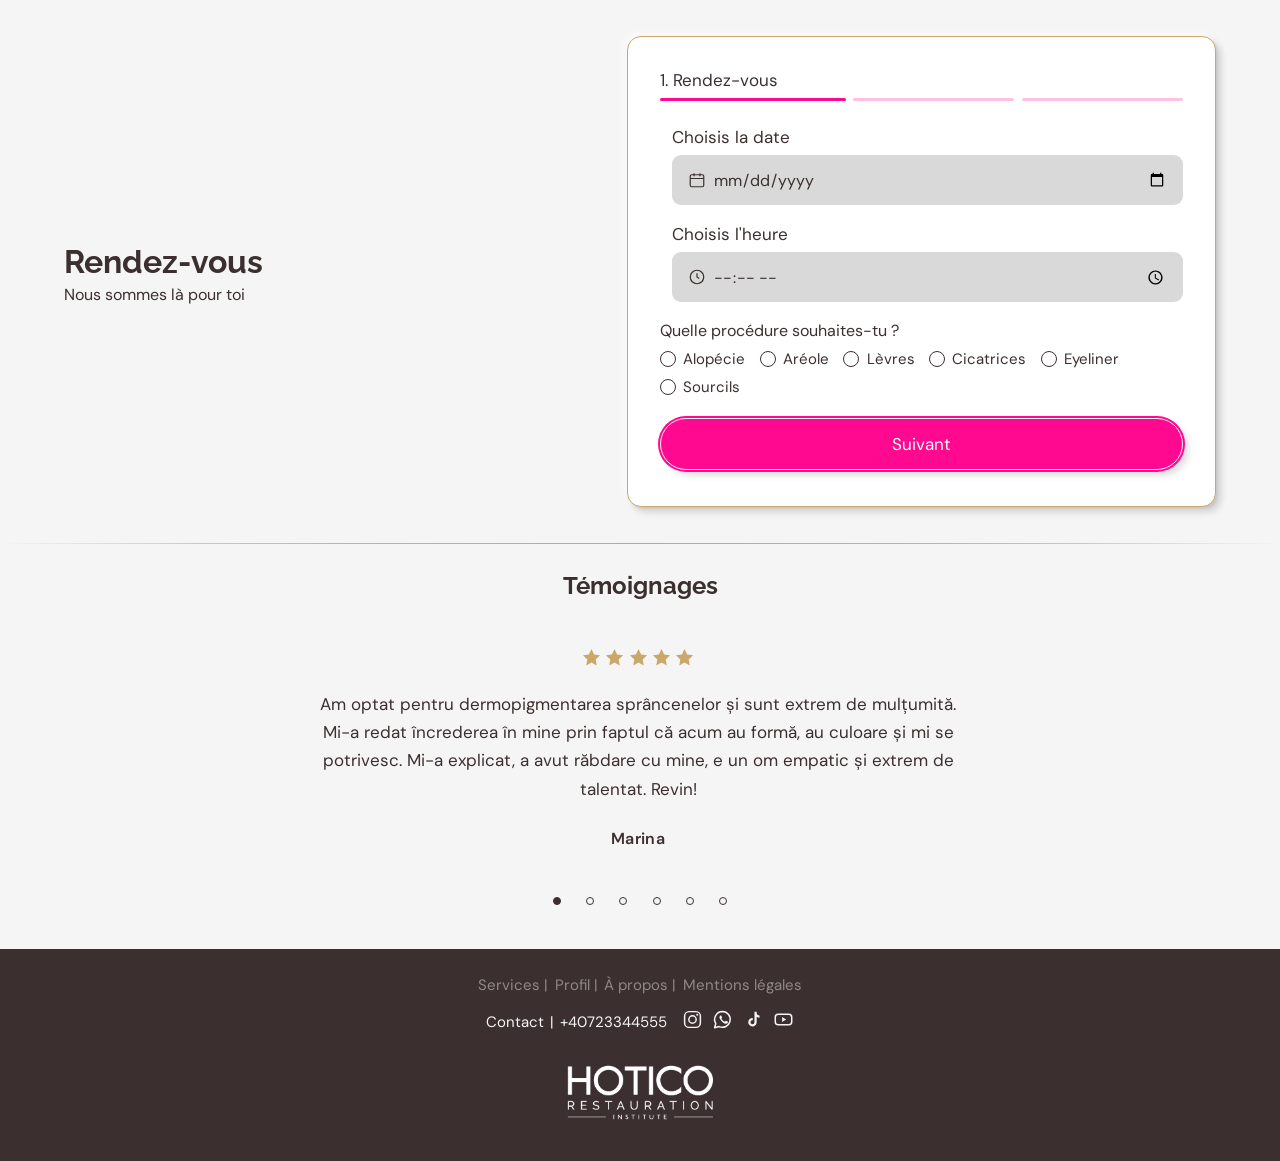
==== commit 4dfc9488: "Lap F-5: contact step drops to two fields (Nom et prénom, Téléphone) Alexa's friction cut, ruled by " ====
--- a/index.html
+++ b/index.html
@@ -601,18 +601,8 @@
           <div class="step" data-step="2" hidden>
 
       <div class="field">
-        <span class="field__label">Nom (obligatoire)</span>
-        <div class="field__box"><input class="field__input" type="text" placeholder="Popescu" data-recap="nom"></div>
-      </div>
-
-      <div class="field">
-        <span class="field__label">Prénom (obligatoire)</span>
-        <div class="field__box"><input class="field__input" type="text" placeholder="Ana" data-recap="prenom"></div>
-      </div>
-
-      <div class="field">
-        <span class="field__label">E-mail (obligatoire)</span>
-        <div class="field__box"><input class="field__input" type="email" placeholder="anapopescu@gmail.com" data-recap="email"></div>
+        <span class="field__label">Nom et prénom (obligatoire)</span>
+        <div class="field__box"><input class="field__input" type="text" placeholder="Ana Popescu" data-recap="nom" autocomplete="name"></div>
       </div>
 
       <div class="field">
@@ -622,7 +612,7 @@
           <svg class="field__caret" viewBox="0 0 16 16" aria-hidden="true">
             <path d="M3.4 5.8h9.2L8 11.2 3.4 5.8Z"/>
           </svg>
-          <input class="field__input" type="tel" placeholder="079 123 45 67" data-recap="tel">
+          <input class="field__input" type="tel" placeholder="079 123 45 67" data-recap="tel" autocomplete="tel">
         </div>
       </div>
 
@@ -863,8 +853,8 @@
   </footer>
 
   <script src="js/main.js?v=10"></script>
-  <script src="js/form.js?v=10"></script>
-  <script src="js/hero-scroll.js?v=25"
+  <script src="js/form.js?v=11"></script>
+  <script src="js/hero-scroll.js?v=26"
     onerror="document.documentElement.classList.remove('js-kh')"></script>
 </body>
 </html>
